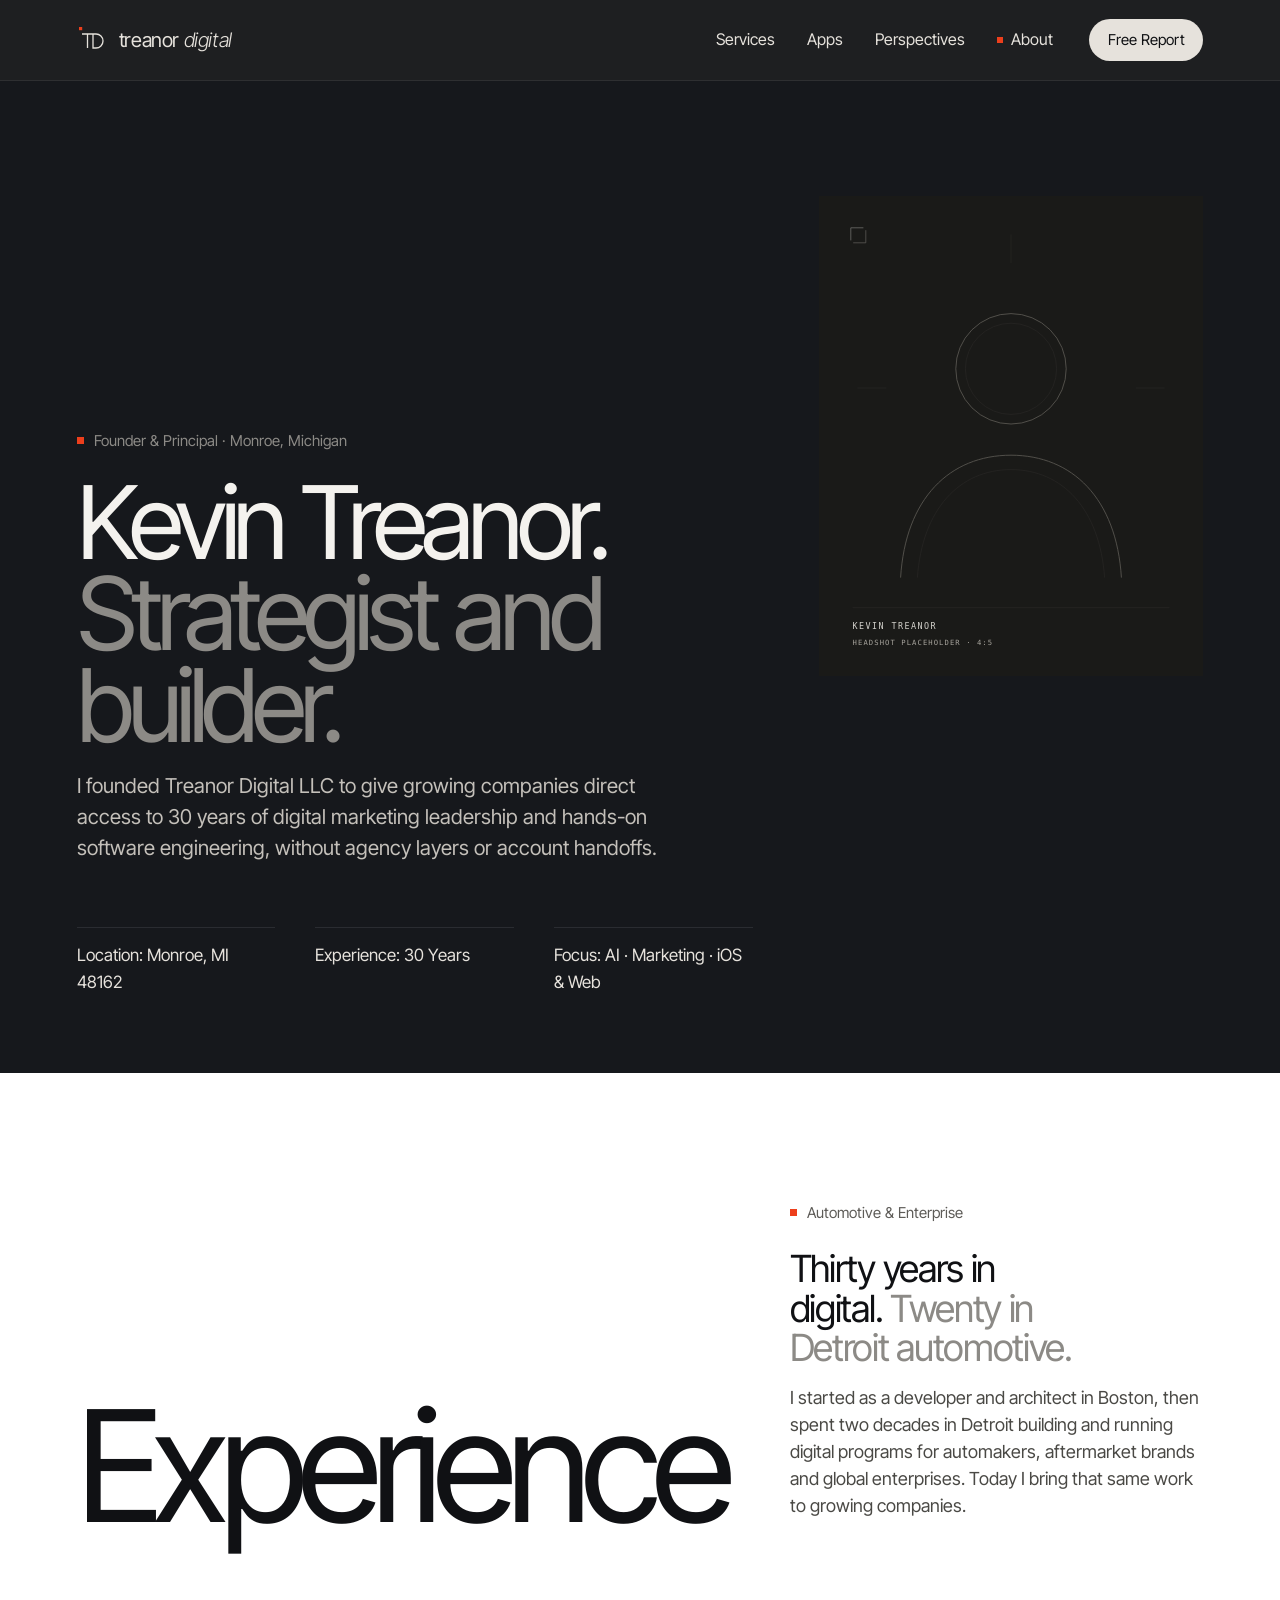
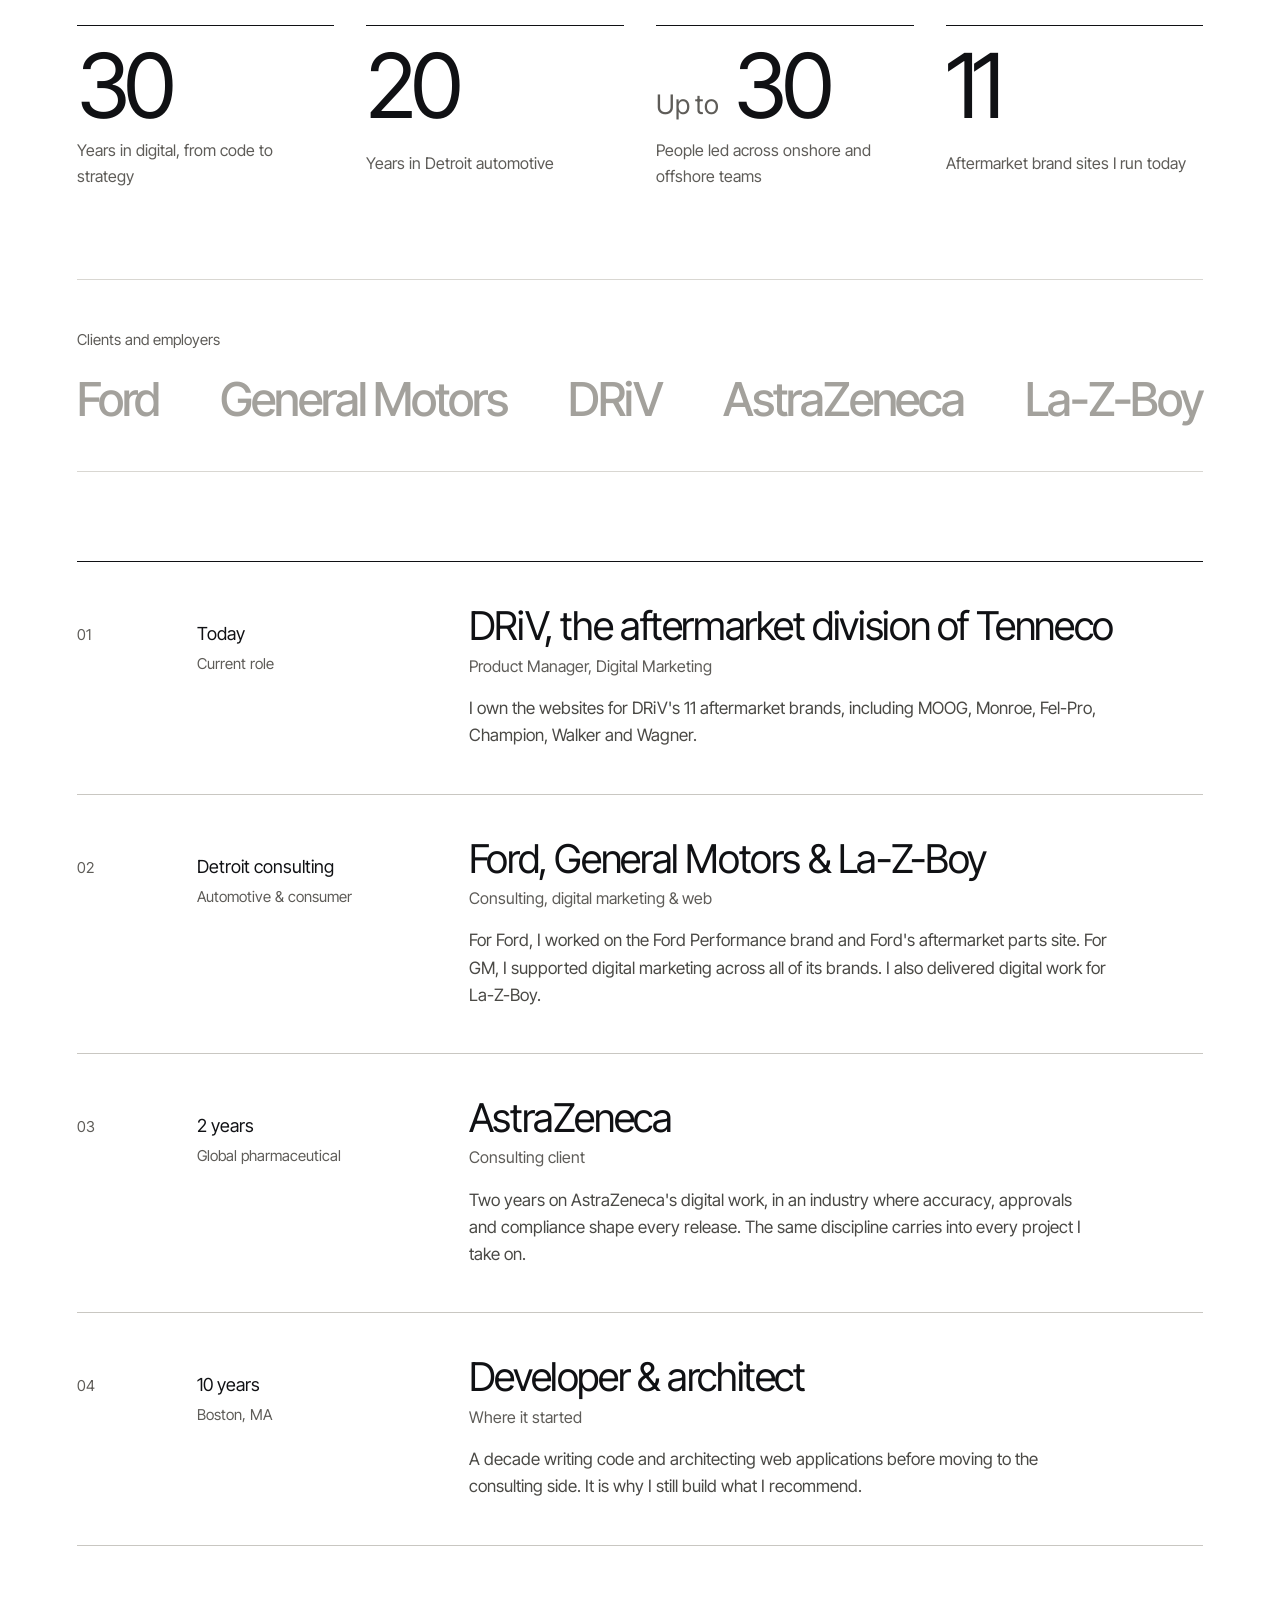
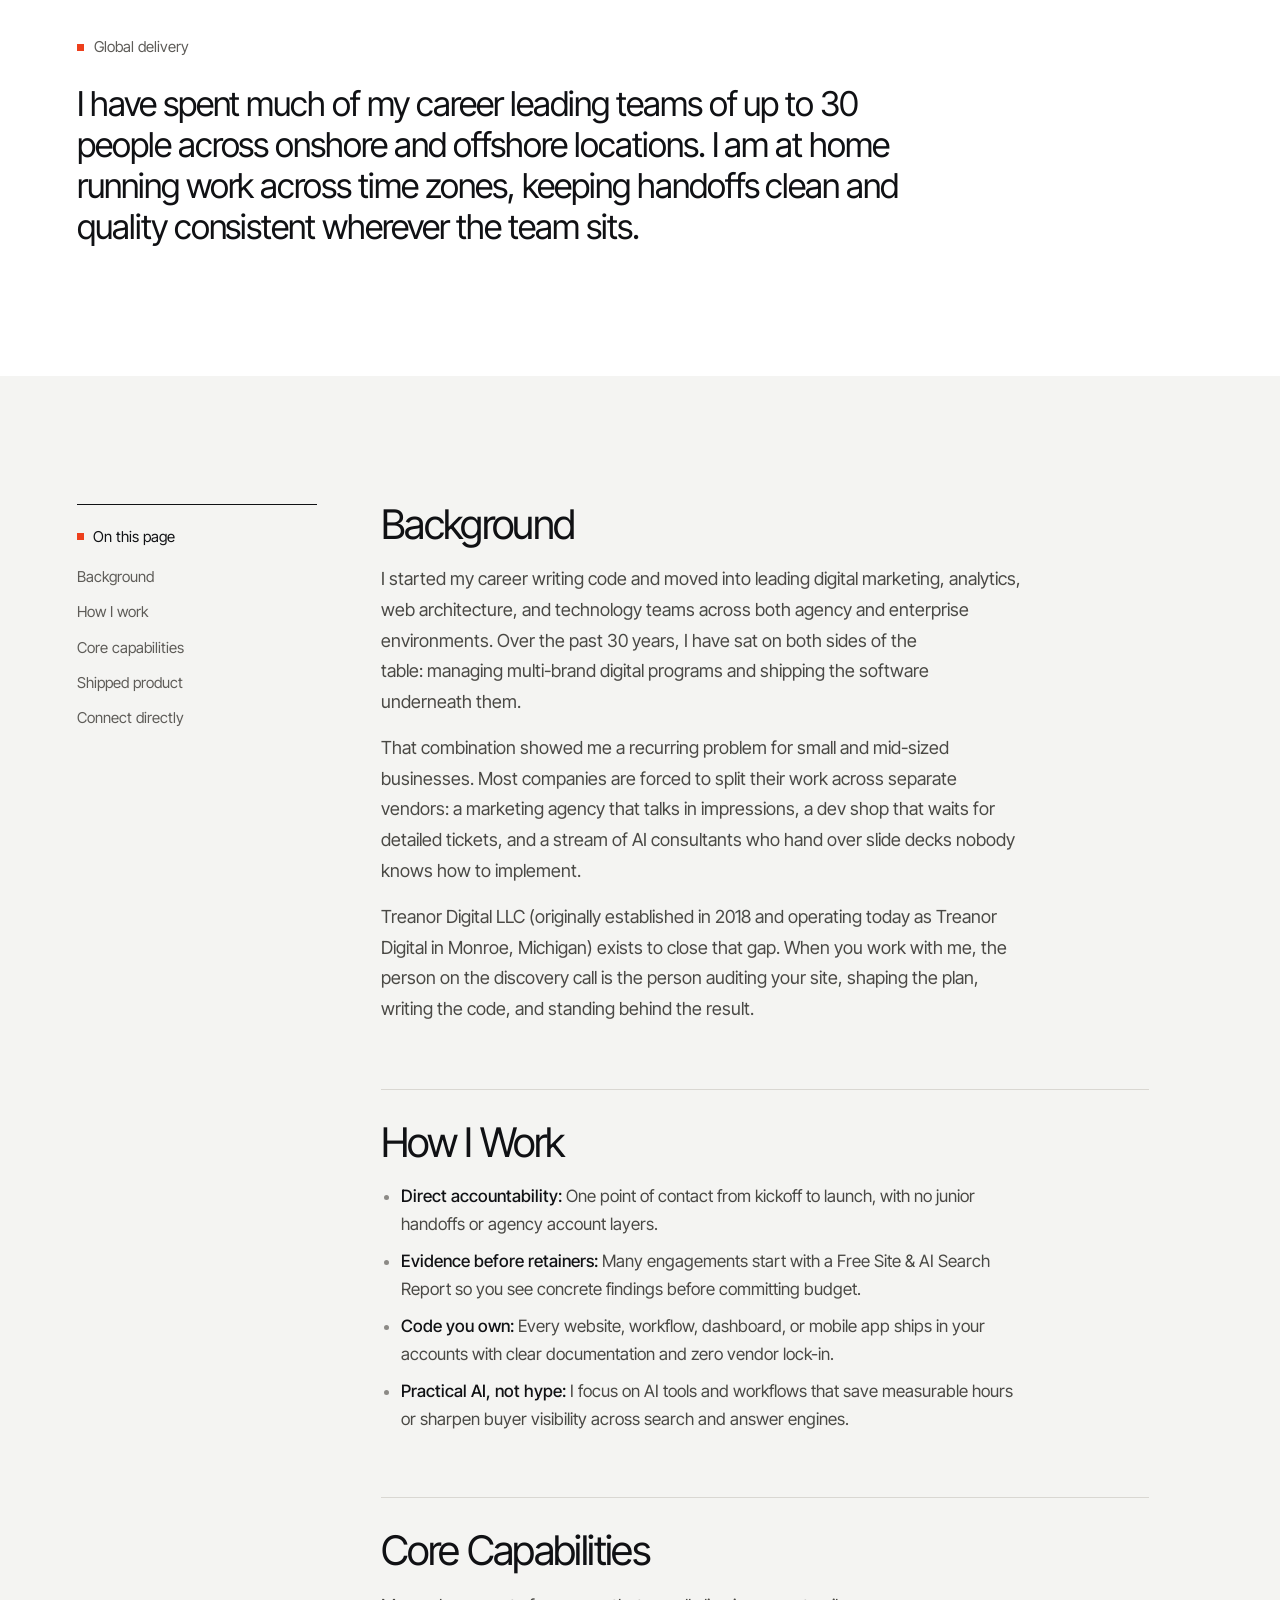
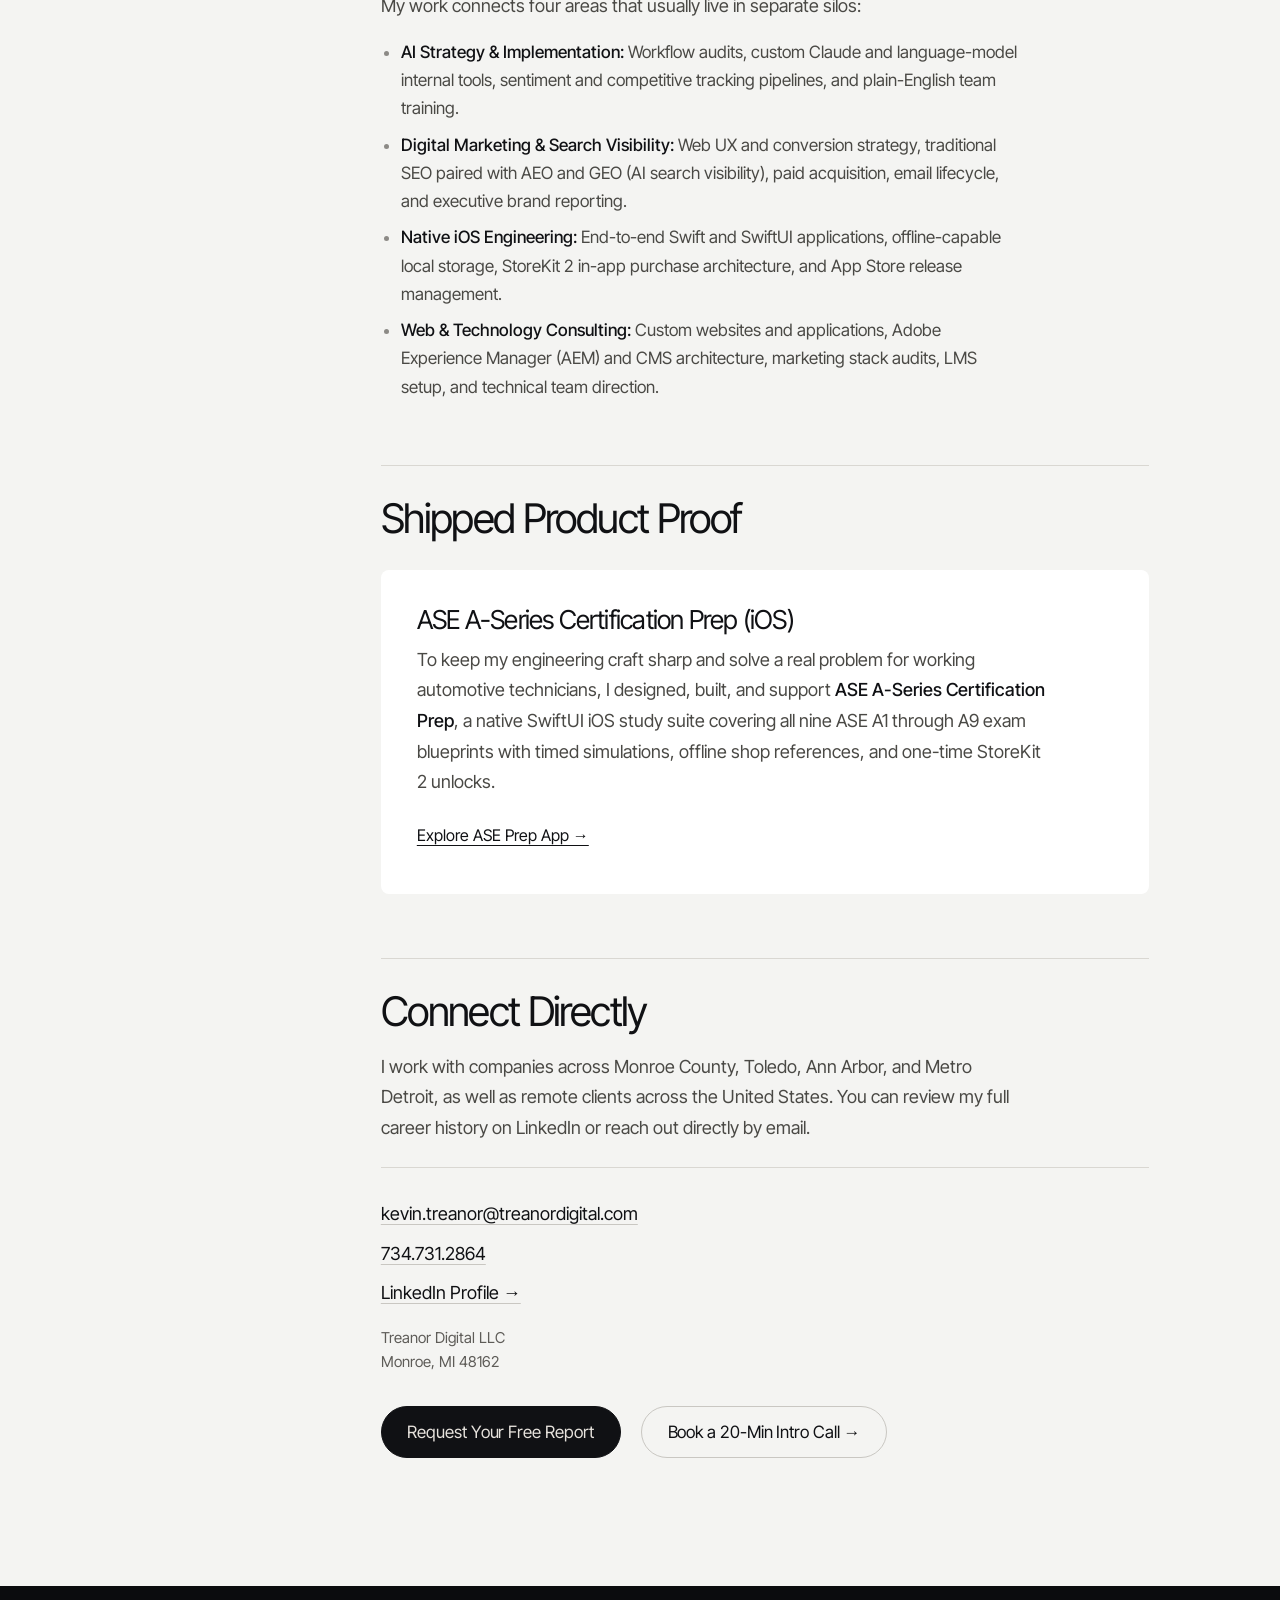
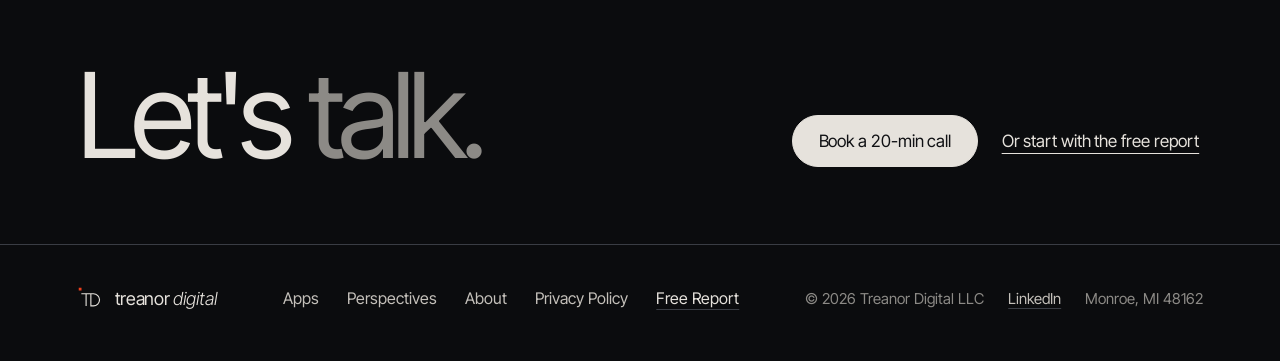
==== about/index.html @ 192ffa7a "Update experience claims site-wide: 30 years in digital, 20 in Detroit automotive Replaces every '20" ====
<!DOCTYPE html>
<html lang="en">
<head>
  <meta charset="UTF-8" />
  <meta name="viewport" content="width=device-width, initial-scale=1.0" />
  <title>About Kevin Treanor | Founder &amp; Principal | Treanor Digital</title>
  <meta name="description" content="Kevin Treanor is the founder of Treanor Digital LLC in Monroe, MI. 30 years in digital, 20 in Detroit automotive, spanning AI implementation, marketing, web, and iOS." />
  <link rel="canonical" href="https://treanordigital.com/about/" />
  <link rel="icon" href="../favicon.ico" sizes="any" />
  <link rel="icon" type="image/svg+xml" href="../favicon.svg" />
  <link rel="icon" type="image/png" sizes="32x32" href="../favicon-32x32.png" />
  <link rel="apple-touch-icon" sizes="180x180" href="../apple-touch-icon.png" />

  <!-- Open Graph -->
  <meta property="og:type" content="profile" />
  <meta property="og:site_name" content="Treanor Digital" />
  <meta property="og:url" content="https://treanordigital.com/about/" />
  <meta property="og:title" content="About Kevin Treanor | Treanor Digital" />
  <meta property="og:description" content="Founder and Principal of Treanor Digital LLC in Monroe, MI. 30 years in digital marketing strategy and hands-on software engineering, 20 in Detroit automotive." />
  <meta property="og:image" content="https://treanordigital.com/og-image.png" />

  <!-- Twitter Card -->
  <meta name="twitter:card" content="summary_large_image" />
  <meta name="twitter:title" content="About Kevin Treanor | Treanor Digital" />
  <meta name="twitter:description" content="30 years in digital, 20 in Detroit automotive, spanning AI, marketing, web platforms, and native iOS apps." />
  <meta name="twitter:image" content="https://treanordigital.com/og-image.png" />

  <!-- Self-Hosted Hero Font Preload -->
  <link rel="preload" href="../assets/fonts/inter-tight-var.woff2" as="font" type="font/woff2" crossorigin />

  <link rel="stylesheet" href="../assets/style.css" />

  <!-- Structured Data: ProfilePage + Person + Organization -->
  <script type="application/ld+json">
  {
    "@context": "https://schema.org",
    "@graph": [
      {
        "@type": "ProfilePage",
        "@id": "https://treanordigital.com/about/#profilepage",
        "url": "https://treanordigital.com/about/",
        "name": "About Kevin Treanor | Treanor Digital",
        "dateCreated": "2026-11-27",
        "dateModified": "2026-11-27",
        "mainEntity": { "@id": "https://treanordigital.com/#kevin" },
        "isPartOf": { "@id": "https://treanordigital.com/#website" }
      },
      {
        "@type": "Person",
        "@id": "https://treanordigital.com/#kevin",
        "name": "Kevin Treanor",
        "jobTitle": "Founder & Principal",
        "url": "https://treanordigital.com/about/",
        "description": "Digital marketing leader and former software developer with 30 years in digital, 20 of them in Detroit automotive. Founder of Treanor Digital LLC in Monroe, Michigan.",
        "email": "kevin.treanor@treanordigital.com",
        "telephone": "+1-734-731-2864",
        "worksFor": { "@id": "https://treanordigital.com/#org" },
        "homeLocation": {
          "@type": "Place",
          "name": "Monroe, Michigan"
        },
        "knowsAbout": [
          "AI implementation",
          "Large language models",
          "Search engine optimization",
          "Answer engine optimization",
          "Generative engine optimization",
          "Digital marketing strategy",
          "Brand health analytics",
          "Swift",
          "SwiftUI",
          "StoreKit 2",
          "Adobe Experience Manager",
          "Automotive digital marketing",
          "Automotive aftermarket",
          "Onshore and offshore team leadership"
        ],
        "sameAs": [
          "https://www.linkedin.com/in/kevin-m-treanor/"
        ]
      },
      {
        "@type": ["ProfessionalService", "Organization"],
        "@id": "https://treanordigital.com/#org",
        "name": "Treanor Digital",
        "legalName": "Treanor Digital LLC",
        "url": "https://treanordigital.com/",
        "foundingDate": "2018-12-17",
        "founder": { "@id": "https://treanordigital.com/#kevin" },
        "address": {
          "@type": "PostalAddress",
          "addressLocality": "Monroe",
          "addressRegion": "MI",
          "postalCode": "48162",
          "addressCountry": "US"
        }
      }
    ]
  }
  </script>
</head>
<body>
  <a href="#main-content" class="skip-link visually-hidden">Skip to main content</a>

  <header class="site-header">
    <div class="container header-inner">
      <a href="../" class="brand-link" aria-label="Treanor Digital Home">
        <svg class="td-mark brand-mark" width="30" height="30" viewBox="0 0 30 30" aria-hidden="true">
          <rect class="td-mark-square" x="2" y="2" width="3.2" height="3.2"/>
          <path class="td-mark-letters" pathLength="100" d="M5 9h11M10.5 9v14M16 9h3a7 7 0 0 1 0 14h-3z"/>
        </svg>
        <span class="brand-wordmark">treanor <span>digital</span></span>
      </a>

      <nav class="site-nav" aria-label="Primary">
        <button
          type="button"
          class="menu-button"
          popovertarget="site-menu"
          popovertargetaction="toggle"
          aria-controls="site-menu"
        >
          <svg width="16" height="12" viewBox="0 0 16 12" fill="none" aria-hidden="true">
            <line x1="0" y1="1" x2="16" y2="1" stroke="currentColor" stroke-width="1.25"/>
            <line x1="0" y1="6" x2="16" y2="6" stroke="currentColor" stroke-width="1.25"/>
            <line x1="0" y1="11" x2="16" y2="11" stroke="currentColor" stroke-width="1.25"/>
          </svg>
          <span>Menu</span>
        </button>

        <ul id="site-menu" class="site-menu" popover="auto">
          <li><a href="../#services">Services</a></li>
          <li><a href="../apps/ase-prep/">Apps</a></li>
          <li><a href="../perspectives/">Perspectives</a></li>
          <li><a href="./" aria-current="page">About</a></li>
          <li><a href="../seo-aeo-geo-audit/" class="nav-inquire">Free Report</a></li>
        </ul>
      </nav>
    </div>
    <div class="scroll-progress" aria-hidden="true"></div>
  </header>

  <main>
    <!-- Compact Atelier Noir Subpage Hero -->
    <section class="band-noir subpage-hero">
      <div class="container">
        <div class="about-hero-grid">
          <div>
            <p class="eyebrow">Founder &amp; Principal · Monroe, Michigan</p>
            <h1 id="main-content" tabindex="-1">Kevin Treanor.<br /><em>Strategist and builder.</em></h1>
            <p class="lead" style="margin-top:1.25rem; margin-bottom:0;">
              I founded Treanor Digital LLC to give growing companies direct access to 30 years of digital marketing leadership and hands-on software engineering, without agency layers or account handoffs.
            </p>
            <div class="subpage-meta">
              <span>Location: Monroe, MI 48162</span>
              <span>Experience: 30 Years</span>
              <span>Focus: AI · Marketing · iOS &amp; Web</span>
            </div>
          </div>

          <!-- Swap src to ../assets/images/kevin-treanor.jpg (recommended 800x1000 4:5 portrait) when ready -->
          <figure class="portrait-frame">
            <img
              src="../assets/images/kevin-treanor-placeholder.svg"
              alt="Portrait placeholder for Kevin Treanor, Founder and Principal of Treanor Digital"
              width="640"
              height="800"
              decoding="async"
            />
          </figure>
        </div>
      </div>
    </section>

    <!-- Editorial Bio & Capabilities -->
    <!-- EXPERIENCE · CAREER HISTORY -->
    <section id="experience" class="band-paper section experience" aria-labelledby="experience-heading">
      <div class="container">
        <div class="display-header reveal-item">
          <p class="display-word" aria-hidden="true">Experience</p>
          <div class="display-aside">
            <p class="eyebrow">Automotive &amp; Enterprise</p>
            <h2 id="experience-heading">Thirty years in digital. <em>Twenty in Detroit automotive.</em></h2>
            <p class="lead">
              I started as a developer and architect in Boston, then spent two decades in Detroit building and running digital programs for automakers, aftermarket brands and global enterprises. Today I bring that same work to growing companies.
            </p>
          </div>
        </div>

        <ul class="exp-stats reveal-item" role="list">
          <li><span class="exp-stat-num">30</span><span class="exp-stat-label">Years in digital, from code to strategy</span></li>
          <li><span class="exp-stat-num">20</span><span class="exp-stat-label">Years in Detroit automotive</span></li>
          <li><span class="exp-stat-num"><small>Up to</small> 30</span><span class="exp-stat-label">People led across onshore and offshore teams</span></li>
          <li><span class="exp-stat-num">11</span><span class="exp-stat-label">Aftermarket brand sites I run today</span></li>
        </ul>

        <div class="exp-names reveal-item">
          <p class="exp-names-label">Clients and employers</p>
          <ul class="exp-name-row" role="list">
            <li>Ford</li>
            <li>General Motors</li>
            <li>DRiV</li>
            <li>AstraZeneca</li>
            <li>La-Z-Boy</li>
          </ul>
        </div>

        <div class="exp-rows">
          <article class="exp-row reveal-item">
            <span class="row-num" aria-hidden="true">01</span>
            <div class="exp-when">
              <span class="exp-period">Today</span>
              <span class="exp-place">Current role</span>
            </div>
            <div class="exp-body">
              <h3>DRiV, the aftermarket division of Tenneco</h3>
              <p class="exp-role">Product Manager, Digital Marketing</p>
              <p>I own the websites for DRiV's 11 aftermarket brands, including MOOG, Monroe, Fel-Pro, Champion, Walker and Wagner.</p>
            </div>
          </article>

          <article class="exp-row reveal-item">
            <span class="row-num" aria-hidden="true">02</span>
            <div class="exp-when">
              <span class="exp-period">Detroit consulting</span>
              <span class="exp-place">Automotive &amp; consumer</span>
            </div>
            <div class="exp-body">
              <h3>Ford, General Motors &amp; La-Z-Boy</h3>
              <p class="exp-role">Consulting, digital marketing &amp; web</p>
              <p>For Ford, I worked on the Ford Performance brand and Ford's aftermarket parts site. For GM, I supported digital marketing across all of its brands. I also delivered digital work for La-Z-Boy.</p>
            </div>
          </article>

          <article class="exp-row reveal-item">
            <span class="row-num" aria-hidden="true">03</span>
            <div class="exp-when">
              <span class="exp-period">2 years</span>
              <span class="exp-place">Global pharmaceutical</span>
            </div>
            <div class="exp-body">
              <h3>AstraZeneca</h3>
              <p class="exp-role">Consulting client</p>
              <p>Two years on AstraZeneca's digital work, in an industry where accuracy, approvals and compliance shape every release. The same discipline carries into every project I take on.</p>
            </div>
          </article>

          <article class="exp-row reveal-item">
            <span class="row-num" aria-hidden="true">04</span>
            <div class="exp-when">
              <span class="exp-period">10 years</span>
              <span class="exp-place">Boston, MA</span>
            </div>
            <div class="exp-body">
              <h3>Developer &amp; architect</h3>
              <p class="exp-role">Where it started</p>
              <p>A decade writing code and architecting web applications before moving to the consulting side. It is why I still build what I recommend.</p>
            </div>
          </article>
        </div>

        <div class="exp-global reveal-item">
          <p class="eyebrow">Global delivery</p>
          <p class="exp-global-lead">I have spent much of my career leading teams of up to 30 people across onshore and offshore locations. I am at home running work across time zones, keeping handoffs clean and quality consistent wherever the team sits.</p>
        </div>
      </div>
    </section>

    <section class="band-chalk section">
      <div class="container prose-layout">
        <aside class="toc-rail" aria-label="On this page">
          <p class="toc-label">On this page</p>
          <ol class="toc-list">
            <li><a href="#background">Background</a></li>
            <li><a href="#principles">How I work</a></li>
            <li><a href="#capabilities">Core capabilities</a></li>
            <li><a href="#shipped">Shipped product</a></li>
            <li><a href="#connect">Connect directly</a></li>
          </ol>
        </aside>

        <article class="prose-body">
          <h2 id="background">Background</h2>
          <p>
            I started my career writing code and moved into leading digital marketing, analytics, web architecture, and technology teams across both agency and enterprise environments. Over the past 30 years, I have sat on both sides of the table: managing multi-brand digital programs and shipping the software underneath them.
          </p>
          <p>
            That combination showed me a recurring problem for small and mid-sized businesses. Most companies are forced to split their work across separate vendors: a marketing agency that talks in impressions, a dev shop that waits for detailed tickets, and a stream of AI consultants who hand over slide decks nobody knows how to implement.
          </p>
          <p>
            Treanor Digital LLC (originally established in 2018 and operating today as Treanor Digital in Monroe, Michigan) exists to close that gap. When you work with me, the person on the discovery call is the person auditing your site, shaping the plan, writing the code, and standing behind the result.
          </p>

          <h2 id="principles">How I Work</h2>
          <ul>
            <li><strong>Direct accountability:</strong> One point of contact from kickoff to launch, with no junior handoffs or agency account layers.</li>
            <li><strong>Evidence before retainers:</strong> Many engagements start with a Free Site &amp; AI Search Report so you see concrete findings before committing budget.</li>
            <li><strong>Code you own:</strong> Every website, workflow, dashboard, or mobile app ships in your accounts with clear documentation and zero vendor lock-in.</li>
            <li><strong>Practical AI, not hype:</strong> I focus on AI tools and workflows that save measurable hours or sharpen buyer visibility across search and answer engines.</li>
          </ul>

          <h2 id="capabilities">Core Capabilities</h2>
          <p>
            My work connects four areas that usually live in separate silos:
          </p>
          <ul>
            <li><strong>AI Strategy &amp; Implementation:</strong> Workflow audits, custom Claude and language-model internal tools, sentiment and competitive tracking pipelines, and plain-English team training.</li>
            <li><strong>Digital Marketing &amp; Search Visibility:</strong> Web UX and conversion strategy, traditional SEO paired with AEO and GEO (AI search visibility), paid acquisition, email lifecycle, and executive brand reporting.</li>
            <li><strong>Native iOS Engineering:</strong> End-to-end Swift and SwiftUI applications, offline-capable local storage, StoreKit 2 in-app purchase architecture, and App Store release management.</li>
            <li><strong>Web &amp; Technology Consulting:</strong> Custom websites and applications, Adobe Experience Manager (AEM) and CMS architecture, marketing stack audits, LMS setup, and technical team direction.</li>
          </ul>

          <h2 id="shipped">Shipped Product Proof</h2>
          <div class="takeaway-box">
            <h3>ASE A-Series Certification Prep (iOS)</h3>
            <p>
              To keep my engineering craft sharp and solve a real problem for working automotive technicians, I designed, built, and support <strong>ASE A-Series Certification Prep</strong>, a native SwiftUI iOS study suite covering all nine ASE A1 through A9 exam blueprints with timed simulations, offline shop references, and one-time StoreKit 2 unlocks.
            </p>
            <p style="margin-top:0.85rem;">
              <a href="../apps/ase-prep/" class="link-cta">Explore ASE Prep App &rarr;</a>
            </p>
          </div>

          <h2 id="connect">Connect Directly</h2>
          <p>
            I work with companies across Monroe County, Toledo, Ann Arbor, and Metro Detroit, as well as remote clients across the United States. You can review my full career history on LinkedIn or reach out directly by email.
          </p>
          <div class="contact-details" style="margin-block-start:1.5rem;">
            <a href="mailto:kevin.treanor@treanordigital.com">kevin.treanor@treanordigital.com</a>
            <a href="tel:+17347312864">734.731.2864</a>
            <a href="https://www.linkedin.com/in/kevin-m-treanor/" target="_blank" rel="noopener noreferrer me">LinkedIn Profile &rarr;</a>
            <address class="contact-locations">
              Treanor Digital LLC<br />
              Monroe, MI 48162
            </address>
          </div>
          <div class="btn-row" style="margin-top:2rem;">
            <a href="../seo-aeo-geo-audit/" class="btn btn-primary">Request Your Free Report</a>
            <a href="https://calendar.app.google/w92oda354qmZFzJM7" target="_blank" rel="noopener noreferrer" class="btn btn-secondary">Book a 20-Min Intro Call &rarr;</a>
          </div>
        </article>
      </div>
    </section>
  </main>

  <footer class="band-noir site-footer">
    <div class="container footer-sign">
      <p class="display-word" aria-hidden="true">Let's <em>talk.</em></p>
      <div class="btn-row">
        <a href="https://calendar.app.google/w92oda354qmZFzJM7" target="_blank" rel="noopener noreferrer" class="btn btn-primary">Book a 20-min call</a>
        <a href="../seo-aeo-geo-audit/" class="btn btn-text">Or start with the free report</a>
      </div>
    </div>
    <div class="container footer-inner">
      <a href="../" class="brand-link footer-brand" aria-label="Treanor Digital Home">
        <svg class="td-mark brand-mark" width="26" height="26" viewBox="0 0 30 30" aria-hidden="true">
          <rect class="td-mark-square" x="2" y="2" width="3.2" height="3.2"/>
          <path class="td-mark-letters" pathLength="100" d="M5 9h11M10.5 9v14M16 9h3a7 7 0 0 1 0 14h-3z"/>
        </svg>
        <span class="brand-wordmark">treanor <span>digital</span></span>
      </a>

      <nav class="footer-nav" aria-label="Footer">
        <a href="../apps/ase-prep/">Apps</a>
        <a href="../perspectives/">Perspectives</a>
        <a href="./" aria-current="page">About</a>
        <a href="../privacy/">Privacy Policy</a>
        <a href="../seo-aeo-geo-audit/" class="footer-cta">Free Report</a>
      </nav>

      <div class="footer-meta">
        <span>&copy; <span id="year">2026</span> Treanor Digital LLC</span>
        <a href="https://www.linkedin.com/in/kevin-m-treanor/" target="_blank" rel="noopener noreferrer me">LinkedIn</a>
        <span>Monroe, MI 48162</span>
      </div>
    </div>
  </footer>

  <script src="../assets/main.js" defer></script>
</body>
</html>
---- assets/style.css ----
/* ==========================================================================
   Treanor Digital, Exo design system (v8)
   Direction: 07 Exo (Exo Ape inspired). Calm, cinematic, mostly neutral.
   Ink and warm off-white, light ground, Inter Tight only, pill buttons,
   giant section words, signal orange used only for small square markers.
   ========================================================================== */

/* Self-hosted Inter Tight (variable, latin subset, SIL OFL 1.1) */
@font-face {
  font-family: "Inter Tight";
  font-style: normal;
  font-weight: 100 900;
  font-display: swap;
  src: url("./fonts/inter-tight-var.woff2") format("woff2");
  unicode-range: U+0000-00FF, U+0131, U+0152-0153, U+02BB-02BC, U+02C6, U+02DA, U+02DC, U+0304, U+0308, U+0329, U+2000-206F, U+20AC, U+2122, U+2191, U+2193, U+2212, U+2215, U+FEFF, U+FFFD;
}

@font-face {
  font-family: "Inter Tight";
  font-style: italic;
  font-weight: 100 900;
  font-display: swap;
  src: url("./fonts/inter-tight-var-italic.woff2") format("woff2");
  unicode-range: U+0000-00FF, U+0131, U+0152-0153, U+02BB-02BC, U+02C6, U+02DA, U+02DC, U+0304, U+0308, U+0329, U+2000-206F, U+20AC, U+2122, U+2191, U+2193, U+2212, U+2215, U+FEFF, U+FFFD;
}

:root {
  color-scheme: light;

  /* Exo tokens */
  --ink: #101114;
  --ink-2: #16181C;
  --ink-3: #1B1D22;
  --ink-deep: #0B0C0E;
  --bone: #E6E2DC;          /* warm off-white, type on dark */
  --bone-hi: #F4F2EE;       /* headline white on photography */
  --ground: #F4F4F2;        /* light ground */
  --paper: #FFFFFF;
  --stone: #E3E2DE;         /* light media panel */
  --mute: #8C8A86;          /* secondary type, large grey headline phrases */
  --mute-2: #5E5C58;        /* secondary body on light */
  --text-2: #4A4945;        /* long-form body on light */
  --soft: #C4C0BA;          /* body on dark */
  --line-dark: #2A2C31;
  --line-dark-2: #3A3D44;
  --line-light: #D9D7D2;
  --line-strong: #C9C7C2;
  --signal: #ED3F1C;        /* small square markers only */

  /* Legacy aliases (older inline styles reference these) */
  --td-chalk: var(--ground);
  --td-paper: var(--paper);
  --td-noir: var(--ink);
  --td-noir-elevated: var(--ink-3);
  --td-graphite: var(--mute-2);
  --td-platinum: var(--soft);
  --td-silver: var(--mute);
  --td-border-light: var(--line-light);
  --td-border-dark: var(--line-dark);
  --td-input-border: #76746F;
  --td-error: #B3261E;
  --td-success: #2E5A44;

  --font-sans: "Inter Tight", "Helvetica Neue", -apple-system, BlinkMacSystemFont, "Segoe UI", sans-serif;
  --ease-out: cubic-bezier(0.22, 1, 0.36, 1);

  /* Layout rhythm */
  --container-max: 90rem;
  --container-pad: clamp(1.375rem, 6vw, 7.5rem);
  --section-pad: clamp(5rem, 10vw, 10rem);
  --header-height: 5rem;
}

/* ==========================================================================
   Base & accessibility primitives
   ========================================================================== */

*,
*::before,
*::after {
  box-sizing: border-box;
}

html {
  scroll-behavior: smooth;
  scroll-padding-top: 6rem;
}

@media (prefers-reduced-motion: reduce) {
  html {
    scroll-behavior: auto;
  }
}

body {
  margin: 0;
  background-color: var(--ground);
  color: var(--ink);
  font-family: var(--font-sans);
  font-size: 1.0625rem;
  font-weight: 400;
  line-height: 1.6;
  overflow-wrap: break-word;
  -webkit-font-smoothing: antialiased;
  -moz-osx-font-smoothing: grayscale;
  font-feature-settings: "ss01" 0;
}

img {
  max-inline-size: 100%;
}

::selection {
  background: var(--ink);
  color: var(--bone);
}

.band-noir ::selection,
.site-footer ::selection {
  background: var(--bone);
  color: var(--ink);
}

:where(a, button, input, textarea, select, summary, [tabindex="-1"]):focus-visible {
  outline: 2px solid var(--ink);
  outline-offset: 3px;
}

.band-noir :where(a, button, input, textarea, select, summary, [tabindex="-1"]):focus-visible,
.site-header :where(a, button):focus-visible,
.site-footer :where(a, button):focus-visible {
  outline-color: var(--bone);
}

h1[tabindex="-1"]:focus {
  outline: none;
}

.visually-hidden:where(:not(:focus-within, :active)) {
  position: absolute !important;
  clip-path: inset(50%) !important;
  overflow: hidden !important;
  width: 1px !important;
  height: 1px !important;
  margin: -1px !important;
  padding: 0 !important;
  border: 0 !important;
  white-space: nowrap !important;
}

.skip-link {
  position: fixed;
  inset-block-start: 0.75rem;
  inset-inline-start: 0.75rem;
  z-index: 200;
  background: var(--bone);
  color: var(--ink);
  padding: 0.75rem 1.25rem;
  border-radius: 999px;
  font-size: 0.9375rem;
  text-decoration: none;
}

.container {
  max-inline-size: var(--container-max);
  margin-inline: auto;
  padding-inline: var(--container-pad);
}

/* ==========================================================================
   Header & content-driven responsive navigation
   One semantic <nav> tree: native popover when collapsed, inline when wide.
   ========================================================================== */

.site-header {
  position: sticky;
  inset-block-start: 0;
  z-index: 100;
  background: rgba(16, 17, 20, 0.94);
  color: var(--bone);
  backdrop-filter: blur(14px) saturate(1.2);
  -webkit-backdrop-filter: blur(14px) saturate(1.2);
  border-block-end: 1px solid rgba(230, 226, 220, 0.08);
}

.site-header.is-measuring *,
.site-header.is-measuring *::before,
.site-header.is-measuring *::after {
  transition: none !important;
}

.header-inner {
  min-block-size: var(--header-height);
  display: flex;
  align-items: center;
  justify-content: space-between;
  gap: 1.5rem;
  padding-block: 0.75rem;
}

.header-inner > * {
  flex-shrink: 0;
  white-space: nowrap;
}

.brand-link {
  display: inline-flex;
  align-items: center;
  gap: 0.75rem;
  text-decoration: none;
  color: inherit;
  min-block-size: 2.75rem;
}

.brand-mark {
  overflow: visible;
  flex-shrink: 0;
}

.brand-wordmark {
  font-size: 1.25rem;
  font-weight: 400;
  letter-spacing: -0.02em;
  line-height: 1;
}

.brand-wordmark span {
  font-weight: 300;
  font-style: italic;
}

.site-nav {
  display: flex;
  align-items: center;
}

.menu-button {
  anchor-name: --menu-button;
  display: inline-flex;
  align-items: center;
  justify-content: center;
  gap: 0.6rem;
  min-block-size: 2.75rem;
  min-inline-size: 2.75rem;
  padding: 0.5rem 1.1rem;
  background: transparent;
  color: var(--bone);
  border: 1px solid rgba(230, 226, 220, 0.35);
  border-radius: 999px;
  font: inherit;
  font-size: 0.9375rem;
  cursor: pointer;
  transition: background-color 180ms ease, color 180ms ease, border-color 180ms ease;
}

.menu-button:hover {
  background: var(--bone);
  color: var(--ink);
  border-color: var(--bone);
}

.site-menu {
  list-style: none;
  margin: 0;
  padding: 1.25rem 1.5rem 1.5rem;
  position: fixed;
  inset: auto;
  inset-block-start: var(--header-height);
  inset-block-start: anchor(--menu-button bottom);
  inset-inline-end: var(--container-pad);
  inline-size: min(88dvw, 22rem);
  max-inline-size: calc(100dvw - 2rem);
  block-size: fit-content;
  max-block-size: calc(100dvh - 6rem);
  margin-block-start: 0.75rem;
  overflow: auto;
  background: var(--ink-2);
  color: var(--bone);
  border: 1px solid var(--line-dark);
  border-radius: 8px;
}

.site-menu::backdrop {
  background: rgba(11, 12, 14, 0.5);
}

@supports not selector(:popover-open) {
  .site-menu[popover]:not(.\:popover-open) {
    display: none;
  }
}

.site-menu[popover]:is(:popover-open, .\:popover-open) {
  display: flex;
  flex-direction: column;
  gap: 0.15rem;
}

.site-menu a {
  text-decoration: none;
  color: var(--bone);
  font-size: 1.5rem;
  letter-spacing: -0.03em;
  min-block-size: 2.9rem;
  display: inline-flex;
  align-items: center;
  position: relative;
  transition: opacity 180ms ease, color 180ms ease;
}

.site-menu a:hover {
  opacity: 0.72;
}

.site-menu a[aria-current="page"]::before {
  content: "";
  inline-size: 7px;
  block-size: 7px;
  background: var(--signal);
  margin-inline-end: 0.6rem;
}

.site-menu .nav-inquire {
  margin-block-start: 0.85rem;
  inline-size: fit-content;
  min-block-size: 2.75rem;
  padding: 0.6rem 1.25rem;
  background: var(--bone);
  color: var(--ink);
  border-radius: 999px;
  font-size: 1rem;
  letter-spacing: 0;
}

.site-menu .nav-inquire:hover {
  opacity: 1;
  background: var(--paper);
}

.site-header.is-wide .menu-button {
  display: none;
}

.site-header.is-wide .site-menu {
  position: static;
  inset: auto;
  display: flex;
  flex-direction: row;
  align-items: center;
  gap: 2rem;
  inline-size: auto;
  max-inline-size: none;
  block-size: auto;
  max-block-size: none;
  overflow: visible;
  margin: 0;
  padding: 0;
  border: 0;
  border-radius: 0;
  background: transparent;
}

.site-header.is-wide .site-menu::backdrop {
  display: none;
}

.site-header.is-wide .site-menu a {
  font-size: 1rem;
  letter-spacing: 0;
  min-block-size: 2.5rem;
}

.site-header.is-wide .site-menu a[aria-current="page"]::before {
  inline-size: 6px;
  block-size: 6px;
  margin-inline-end: 0.5rem;
}

.site-header.is-wide .site-menu .nav-inquire {
  margin: 0 0 0 0.25rem;
  min-block-size: 2.5rem;
  padding: 0.55rem 1.15rem;
  font-size: 0.9375rem;
}

@media (prefers-reduced-motion: no-preference) {
  .site-menu[popover] {
    opacity: 0;
    translate: 0 -0.35rem;
    transition:
      opacity 180ms ease,
      translate 180ms ease,
      display 180ms ease,
      overlay 180ms ease;
    transition-behavior: allow-discrete;
  }

  .site-menu[popover]:is(:popover-open, .\:popover-open) {
    opacity: 1;
    translate: 0 0;
  }

  @starting-style {
    .site-menu[popover]:is(:popover-open, .\:popover-open) {
      opacity: 0;
      translate: 0 -0.35rem;
    }
  }
}

.scroll-progress {
  position: absolute;
  inset-inline: 0;
  inset-block-end: -1px;
  block-size: 1px;
  background: var(--bone);
  opacity: 0.55;
  transform-origin: 0 50%;
  transform: scaleX(0);
  pointer-events: none;
}

/* ==========================================================================
   Typography
   ========================================================================== */

.eyebrow {
  display: flex;
  align-items: center;
  gap: 0.65rem;
  font-size: 0.9375rem;
  font-weight: 400;
  letter-spacing: 0;
  color: var(--mute-2);
  max-inline-size: none;
  margin: 0 0 1.5rem;
}

.eyebrow::before {
  content: "";
  inline-size: 7px;
  block-size: 7px;
  background: var(--signal);
  flex-shrink: 0;
}

.band-noir .eyebrow {
  color: var(--mute);
}

h1 {
  font-family: var(--font-sans);
  font-size: clamp(3rem, 1rem + 7.2vw, 9rem);
  font-weight: 400;
  line-height: 0.92;
  letter-spacing: -0.055em;
  margin: 0;
  text-wrap: balance;
}

h2 {
  font-family: var(--font-sans);
  font-size: clamp(2.1rem, 1.25rem + 2.6vw, 4.25rem);
  font-weight: 400;
  line-height: 1;
  letter-spacing: -0.045em;
  margin: 0 0 1.25rem;
  text-wrap: balance;
}

h3 {
  font-family: var(--font-sans);
  font-size: clamp(1.5rem, 1.15rem + 1vw, 2.125rem);
  font-weight: 400;
  line-height: 1.08;
  letter-spacing: -0.03em;
  margin: 0 0 0.85rem;
  text-wrap: balance;
}

h1 em,
h2 em {
  font-style: normal;
  color: var(--mute);
}

.band-noir h1,
.band-noir h2 {
  color: var(--bone-hi);
}

.band-noir h1 em,
.band-noir h2 em {
  color: var(--mute);
}

p {
  max-inline-size: 64ch;
  text-wrap: pretty;
  margin: 0 0 1rem;
}

strong {
  font-weight: 500;
}

.lead {
  font-size: clamp(1.125rem, 1rem + 0.35vw, 1.3125rem);
  font-weight: 400;
  line-height: 1.5;
  color: var(--text-2);
}

.band-noir .lead {
  color: var(--soft);
}

/* Giant section words (decorative, aria-hidden; the real heading sits beside) */
.display-word {
  display: block;
  margin: 0;
  max-inline-size: none;
  font-size: clamp(4.25rem, 0.5rem + 11.5vw, 11rem);
  font-weight: 400;
  line-height: 0.88;
  letter-spacing: -0.06em;
  color: var(--ink);
  user-select: none;
}

.display-word em {
  font-style: normal;
  color: var(--mute);
}

.band-noir .display-word {
  color: var(--bone);
}

.display-header {
  display: grid;
  gap: 2.5rem;
  align-items: end;
  margin-block-end: clamp(3.5rem, 7vw, 6rem);
}

.display-header .display-aside {
  max-inline-size: 30rem;
}

.display-header .display-aside h2 {
  font-size: clamp(1.75rem, 1.3rem + 1.3vw, 2.5rem);
  letter-spacing: -0.035em;
  line-height: 1.06;
  margin-block-end: 1rem;
}

.display-header .display-aside .lead {
  font-size: 1.125rem;
  margin: 0;
}

@media (min-width: 60rem) {
  .display-header {
    grid-template-columns: 1fr auto;
    gap: 4rem;
  }

  .display-header .display-aside {
    padding-block-end: 1rem;
  }

  .display-header-indent .display-word {
    padding-inline-start: 12%;
  }
}

/* ==========================================================================
   Buttons & links
   ========================================================================== */

.btn {
  display: inline-flex;
  align-items: center;
  justify-content: center;
  gap: 0.5rem;
  min-block-size: 3.25rem;
  padding: 0.9rem 1.6rem;
  border-radius: 999px;
  font-family: var(--font-sans);
  font-size: 1.0625rem;
  font-weight: 400;
  letter-spacing: -0.005em;
  line-height: 1.2;
  text-decoration: none;
  cursor: pointer;
  border: 1px solid transparent;
  transition: background-color 200ms ease, color 200ms ease, border-color 200ms ease, opacity 200ms ease;
}

.btn-primary {
  background: var(--ink);
  color: var(--bone);
  border-color: var(--ink);
}

.btn-primary:hover {
  background: #2A2C31;
  border-color: #2A2C31;
}

.btn-secondary {
  background: transparent;
  color: var(--ink);
  border-color: var(--line-strong);
}

.btn-secondary:hover {
  border-color: var(--ink);
}

.band-noir .btn-primary {
  background: var(--bone);
  color: var(--ink);
  border-color: var(--bone);
}

.band-noir .btn-primary:hover {
  background: var(--paper);
  border-color: var(--paper);
}

.band-noir .btn-secondary {
  color: var(--bone);
  border-color: rgba(230, 226, 220, 0.35);
}

.band-noir .btn-secondary:hover {
  border-color: var(--bone);
}

/* Text-style secondary action (the comp's underlined "See selected work") */
.btn-text {
  padding-inline: 0.25rem;
  border: 0;
  background: transparent;
  color: inherit;
  text-decoration: underline;
  text-underline-offset: 6px;
  text-decoration-thickness: 1px;
}

.btn-text:hover {
  opacity: 0.7;
}

.btn-full {
  inline-size: 100%;
}

.btn-row {
  display: flex;
  flex-wrap: wrap;
  align-items: center;
  gap: 0.75rem 1.25rem;
}

.link-cta {
  display: inline-flex;
  align-items: center;
  inline-size: fit-content;
  min-block-size: 2.75rem;
  font-size: 1rem;
  font-weight: 400;
  color: var(--ink);
  text-decoration: underline;
  text-decoration-thickness: 1px;
  text-underline-offset: 5px;
  text-decoration-color: var(--line-strong);
  transition: text-decoration-color 180ms ease, opacity 180ms ease;
}

.link-cta:hover {
  text-decoration-color: currentColor;
}

.band-noir .link-cta {
  color: var(--bone);
  text-decoration-color: var(--line-dark-2);
}

.band-noir .link-cta:hover {
  text-decoration-color: var(--bone);
}

.engagement-cta,
.work-cta {
  margin-block-start: 1.5rem;
}

/* ==========================================================================
   Bands & section shell
   ========================================================================== */

.band-chalk {
  background: var(--ground);
  color: var(--ink);
}

.band-noir {
  background: var(--ink);
  color: var(--bone);
}

.band-ink-2 {
  background: var(--ink-2);
}

.section {
  padding-block: var(--section-pad);
  position: relative;
  overflow: clip;
}

.band-chalk + .band-chalk > .container {
  border-block-start: 0;
}

.section-header {
  display: grid;
  grid-template-columns: 1fr;
  gap: 1.5rem;
  margin-block-end: clamp(3rem, 6vw, 5rem);
}

.section-header h2 {
  margin: 0;
}

.section-header .lead {
  margin: 0;
}

@media (min-width: 56rem) {
  .section-header {
    grid-template-columns: 6fr 5fr;
    align-items: end;
    gap: 4rem;
  }
}

/* ==========================================================================
   01 · Homepage hero (full-bleed cinematic photo)
   ========================================================================== */

.hero {
  position: relative;
  overflow: clip;
  isolation: isolate;
  background: var(--ink-2);
  padding-block: clamp(6rem, 13vw, 11rem) clamp(2.5rem, 4vw, 3.5rem);
}

.hero-exo {
  margin-block-start: calc(var(--header-height) * -1);
  padding-block-start: calc(var(--header-height) + clamp(6rem, 14vw, 12rem));
  min-block-size: min(100svh, 68rem);
  display: flex;
  flex-direction: column;
  justify-content: flex-end;
}

.hero-media {
  position: absolute;
  inset: -4rem 0 0;
  z-index: -2;
  display: block;
}

.hero-media img {
  display: block;
  inline-size: 100%;
  block-size: 100%;
  object-fit: cover;
  object-position: center 35%;
}

.hero-scrim {
  position: absolute;
  inset: 0;
  z-index: -1;
  background:
    linear-gradient(rgba(12, 13, 16, 0) 30%, rgba(12, 13, 16, 0.9) 100%),
    rgba(12, 13, 16, 0.45);
}

.hero-content {
  position: relative;
  inline-size: 100%;
}

.hero-lead {
  margin: 0 0 clamp(3rem, 7vw, 5.5rem);
  max-inline-size: 34rem;
  font-size: clamp(1.125rem, 1rem + 0.45vw, 1.375rem);
  line-height: 1.45;
  color: var(--bone);
}

.hero .eyebrow {
  color: var(--soft);
  margin-block-end: 1.75rem;
}

.hero h1 {
  font-size: clamp(3.5rem, 0.5rem + 10.5vw, 10.5rem);
  color: var(--bone-hi);
  max-inline-size: 12ch;
}

.hero-foot {
  display: flex;
  flex-wrap: wrap;
  align-items: flex-end;
  justify-content: space-between;
  gap: 1.5rem 2rem;
  margin-block-start: clamp(3rem, 6vw, 4.5rem);
}

.hero-actions {
  display: flex;
  flex-wrap: wrap;
  align-items: center;
  gap: 1rem 1.75rem;
}

.hero-aside {
  display: grid;
  justify-items: end;
  gap: 0.35rem;
  font-size: 0.9375rem;
  color: var(--mute);
}

.photo-credit {
  font-size: 0.75rem;
  color: #B8B4AE;
}

.photo-credit a {
  color: inherit;
}

@media (max-width: 40rem) {
  .hero-actions {
    flex-direction: column;
    align-items: stretch;
    inline-size: 100%;
  }

  .hero-actions .btn {
    inline-size: 100%;
  }

  .hero-aside {
    justify-items: start;
  }

  .hero-aside .scroll-cue {
    display: none;
  }
}

/* Credentials strip (dark, directly under hero) */
.credentials-strip {
  background: var(--ink);
  color: var(--bone);
  border-block-start: 1px solid #2E3138;
}

.credentials-grid {
  list-style: none;
  margin: 0;
  padding: 0;
  display: grid;
  grid-template-columns: 1fr;
}

.credentials-grid li {
  display: flex;
  flex-direction: column;
  gap: 0.3rem;
  padding-block: 1.25rem;
  border-block-end: 1px solid var(--line-dark);
}

.credentials-grid li:last-child {
  border-block-end: 0;
}

.cred-label {
  font-size: 0.875rem;
  color: var(--mute);
}

.cred-value {
  font-size: 1.125rem;
  color: var(--bone);
}

.cred-value a {
  color: inherit;
  text-decoration: underline;
  text-decoration-color: var(--line-dark-2);
  text-underline-offset: 4px;
}

.cred-value a:hover {
  text-decoration-color: var(--bone);
}

@media (min-width: 38rem) {
  .credentials-grid {
    grid-template-columns: repeat(2, 1fr);
    column-gap: 2rem;
  }

  .credentials-grid li:nth-last-child(-n + 2) {
    border-block-end: 0;
  }
}

@media (min-width: 64rem) {
  .credentials-grid {
    grid-template-columns: repeat(4, 1fr);
  }

  .credentials-grid li {
    padding-block: 2.25rem;
    border-block-end: 0;
  }
}

/* ==========================================================================
   02 · Services (numbered rows) & engagement cards
   ========================================================================== */

.service-rows {
  border-block-start: 1px solid var(--ink);
}

.service-row {
  display: grid;
  grid-template-columns: 3rem 1fr;
  gap: 0.5rem 1.5rem;
  padding-block: clamp(2rem, 3.5vw, 2.75rem);
  border-block-end: 1px solid var(--line-strong);
  align-items: baseline;
}

.service-row .row-num {
  font-size: 0.9375rem;
  color: var(--mute-2);
}

.service-row h3 {
  margin: 0;
  font-size: clamp(1.75rem, 1.2rem + 1.6vw, 2.75rem);
  letter-spacing: -0.035em;
  line-height: 1.05;
}

.service-row h3 a {
  color: inherit;
  text-decoration: none;
}

.service-row h3 a:hover {
  opacity: 0.72;
}

.service-row .row-body,
.service-row .row-link {
  grid-column: 2;
}

.service-row .service-desc {
  font-size: 1.0625rem;
  color: var(--text-2);
  margin-block-end: 1rem;
}

.service-row .row-link {
  margin: 0;
}

@media (min-width: 62rem) {
  .service-row {
    grid-template-columns: 5.5rem minmax(0, 1.05fr) minmax(0, 1fr) 13rem;
    gap: 2rem;
  }

  .service-row .row-body,
  .service-row .row-link {
    grid-column: auto;
  }

  .service-row .row-link {
    justify-self: end;
    text-align: end;
  }
}

.service-list {
  list-style: none;
  margin: 0;
  padding: 0;
  display: grid;
  gap: 0.4rem;
  font-size: 0.9375rem;
  color: var(--mute-2);
}

.service-list li {
  display: flex;
  align-items: baseline;
  gap: 0.65rem;
}

.service-list li::before {
  content: "";
  inline-size: 0.5rem;
  block-size: 1px;
  background: var(--mute);
  flex-shrink: 0;
  transform: translateY(-0.28rem);
}

.service-motto {
  margin-block: 1rem 0;
  font-size: 1rem;
  color: var(--ink);
}

/* Matrix grids (About principles) */
.matrix-2,
.matrix-3 {
  display: grid;
  grid-template-columns: 1fr;
  gap: 2rem;
}

@media (min-width: 48rem) {
  .matrix-2 {
    grid-template-columns: repeat(2, 1fr);
  }
}

@media (min-width: 54rem) {
  .matrix-3 {
    grid-template-columns: repeat(3, 1fr);
  }
}

.matrix-cell {
  padding-block-start: 1.75rem;
  border-block-start: 1px solid var(--line-light);
  display: flex;
  flex-direction: column;
}

.band-noir .matrix-cell {
  border-block-start-color: var(--line-dark-2);
}

/* Cards (2-col / 3-col): hairline-topped columns, no boxes */
.cards-2,
.cards-3 {
  display: grid;
  grid-template-columns: 1fr;
  gap: clamp(2.5rem, 4vw, 3.5rem) clamp(2rem, 5vw, 5rem);
}

@media (min-width: 48rem) {
  .cards-2 {
    grid-template-columns: repeat(2, 1fr);
  }
}

@media (min-width: 54rem) {
  .cards-3 {
    grid-template-columns: repeat(3, 1fr);
  }
}

.service-card {
  position: relative;
  padding-block-start: 2rem;
  border-block-start: 1px solid var(--ink);
  display: flex;
  flex-direction: column;
}

.cards-2 .service-card {
  border-block-start-color: var(--line-light);
}

.service-card h3 {
  font-size: clamp(1.625rem, 1.25rem + 1vw, 2.125rem);
}

.service-card .engagement-cta {
  margin-block-start: auto;
  padding-block-start: 1.5rem;
}

/* No decorative icons in this direction: the work is the visual */
.service-icon {
  display: none;
}

.pillar-num {
  font-size: 0.9375rem;
  line-height: 1.2;
  color: var(--mute-2);
  margin-block-end: 1rem;
}

.band-noir .pillar-num {
  color: var(--mute);
}

.service-desc {
  font-size: 1.0625rem;
  line-height: 1.6;
  color: var(--text-2);
  margin-block-end: 1.15rem;
}

.service-card .service-desc:last-child {
  margin-block-end: 0;
}

.engagement-top {
  display: flex;
  align-items: center;
  justify-content: space-between;
  gap: 1rem;
  margin-block-end: 0.85rem;
}

.engagement-tag {
  font-size: 0.875rem;
  color: var(--mute-2);
}

.engagement-tag-accent {
  color: var(--ink);
}

/* ==========================================================================
   03 · Selected work (asymmetric, staggered)
   ========================================================================== */

.work-list {
  display: grid;
  gap: clamp(5rem, 11vw, 9rem);
}

.work-item {
  display: grid;
  grid-template-columns: 1fr;
  gap: clamp(2rem, 4vw, 3rem);
  align-items: start;
}

.work-item .work-stage {
  order: -1;
}

@media (min-width: 62rem) {
  .work-item {
    grid-template-columns: minmax(0, 1.35fr) minmax(0, 1fr);
    gap: 7%;
  }

  .work-item .work-stage {
    margin-inline-start: 10%;
  }

  .work-item .work-copy {
    padding-block-start: 2.5rem;
  }

  .work-item-reverse {
    grid-template-columns: minmax(0, 1fr) minmax(0, 1.45fr);
    align-items: end;
  }

  .work-item-reverse .work-stage {
    order: 2;
    margin-inline-start: 0;
  }

  .work-item-reverse .work-copy {
    padding-block-start: 0;
    padding-inline-start: 4%;
  }
}

.work-meta-top {
  display: flex;
  align-items: baseline;
  gap: 1rem;
  margin-block-end: 0.85rem;
}

.work-meta-top .pillar-num {
  margin-block-end: 0;
}

.work-category {
  font-size: 0.9375rem;
  color: var(--mute-2);
}

.work-copy h3 {
  font-size: clamp(1.875rem, 1.3rem + 1.6vw, 2.75rem);
  letter-spacing: -0.035em;
}

.work-beats {
  display: grid;
  gap: 1.25rem;
  margin-block: 1.5rem 2rem;
}

.work-beat-label {
  display: block;
  font-size: 0.875rem;
  color: var(--ink);
  margin-block-end: 0.3rem;
}

.work-beat p {
  color: var(--text-2);
  font-size: 1rem;
  margin: 0;
}

.work-specs {
  margin: 0;
  border-block-start: 1px solid var(--line-strong);
}

.work-specs > div {
  display: grid;
  grid-template-columns: 7.5rem 1fr;
  gap: 1rem;
  padding-block: 0.85rem;
  border-block-end: 1px solid var(--line-light);
  align-items: baseline;
}

.work-specs dt {
  font-size: 0.875rem;
  color: var(--mute-2);
}

.work-specs dd {
  margin: 0;
  font-size: 0.9375rem;
  color: var(--ink);
}

.work-stage {
  margin: 0;
}

.work-stage-dashboard {
  position: relative;
  background: var(--ink-3);
  padding: clamp(2rem, 6vw, 4.5rem);
  min-block-size: clamp(22rem, 44vw, 38rem);
  display: flex;
  flex-direction: column;
  justify-content: center;
}

.work-item-reverse .work-stage-dashboard {
  background: var(--stone);
  min-block-size: 0;
  padding: clamp(0.75rem, 2vw, 1.75rem);
}

.work-stage-dashboard img {
  display: block;
  inline-size: 100%;
  block-size: auto;
}

.work-stage-dashboard .app-phone-duo {
  inline-size: 100%;
  max-inline-size: 28rem;
}

.work-caption {
  margin-block-start: 1.25rem;
  font-size: 0.875rem;
  color: var(--mute);
}

.work-item-reverse .work-caption {
  color: var(--mute-2);
}

/* ==========================================================================
   Free report band (signature moment)
   ========================================================================== */

.report-band {
  text-align: center;
}

.report-band .eyebrow {
  justify-content: center;
  color: var(--soft);
}

.report-stage {
  display: grid;
  grid-template-columns: 1fr;
  justify-items: center;
  align-items: center;
  gap: 1.5rem;
  margin-block: clamp(2.5rem, 5vw, 4.5rem);
}

.report-word {
  font-size: clamp(4rem, 0.5rem + 10vw, 9.5rem);
  line-height: 1;
  letter-spacing: -0.055em;
  color: var(--bone);
  user-select: none;
}

.report-card {
  inline-size: 100%;
  max-inline-size: 27rem;
  background: var(--ink-3);
  border: 1px solid #2E3138;
  padding: 1.75rem;
  text-align: start;
  font-size: 0.9375rem;
  line-height: 1.55;
}

.report-card-label {
  font-size: 0.8125rem;
  color: var(--mute);
}

.report-card-q {
  margin: 0.85rem 0 0;
  color: var(--bone);
}

.report-card-a {
  margin: 1rem 0 0;
  padding-block-start: 1rem;
  border-block-start: 1px solid #2E3138;
  color: var(--mute);
}

.report-lead {
  margin: 0 auto 2.25rem;
  max-inline-size: 35rem;
  font-size: clamp(1.0625rem, 1rem + 0.25vw, 1.1875rem);
  color: var(--soft);
}

@media (min-width: 62rem) {
  .report-stage {
    grid-template-columns: 1fr auto 1fr;
    gap: 2.5rem;
  }

  .report-word:first-child {
    justify-self: start;
  }

  .report-word:last-child {
    justify-self: end;
  }
}

/* ==========================================================================
   Split layout primitive
   ========================================================================== */

.split-layout {
  display: grid;
  grid-template-columns: 1fr;
  gap: clamp(2.5rem, 6vw, 7rem);
  align-items: start;
}

@media (min-width: 56rem) {
  .split-layout {
    grid-template-columns: 5fr 7fr;
  }
}

/* ==========================================================================
   04 · About band (dark, with workspace photo)
   ========================================================================== */

.noir-showcase {
  position: relative;
  overflow: clip;
  background: var(--ink-2);
}

.about-layout {
  position: relative;
  display: grid;
  grid-template-columns: 1fr;
}

.about-layout > div {
  position: relative;
  z-index: 1;
}

@media (min-width: 62rem) {
  .about-layout > div {
    max-inline-size: 46rem;
  }
}

.about-layout h2 {
  font-size: clamp(2.75rem, 0.75rem + 6.5vw, 8.25rem);
  line-height: 0.92;
  letter-spacing: -0.055em;
  margin-block-end: clamp(2rem, 4vw, 3.5rem);
}

.about-copy p {
  color: var(--soft);
  font-size: clamp(1.0625rem, 1rem + 0.3vw, 1.25rem);
  line-height: 1.55;
  max-inline-size: 36rem;
}

.about-principal {
  color: var(--bone);
  font-weight: 500;
}

.about-copy p:last-child {
  margin-block-end: 0;
}

/* Workspace photo: large, bleeds to the section edge and fades into the ink */
.about-figure {
  margin: 0;
  pointer-events: none;
}

.about-figure picture,
.about-figure img {
  display: block;
  inline-size: 100%;
  block-size: 100%;
}

.about-figure img {
  object-fit: cover;
  object-position: 72% 40%;
}

.about-figure figcaption {
  position: absolute;
  inset-inline-end: var(--container-pad);
  inset-block-end: 1rem;
  font-size: 0.75rem;
  color: var(--mute);
}

/* Mobile and tablet: photo across the top, fading down into the copy */
@media (max-width: 61.99rem) {
  .noir-showcase {
    padding-block-start: 0;
  }

  .about-figure {
    position: relative;
    order: -1;
    margin-inline: calc(var(--container-pad) * -1);
    margin-block-end: -3rem;
    aspect-ratio: 4 / 3;
    -webkit-mask-image: linear-gradient(to bottom, #000 45%, transparent 100%);
    mask-image: linear-gradient(to bottom, #000 45%, transparent 100%);
  }

  .about-figure figcaption {
    inset-block: 0.85rem auto;
  }
}

/* Desktop: photo fills the right side of the band behind the copy */
@media (min-width: 62rem) {
  .noir-showcase {
    padding-block-start: clamp(5rem, 7vw, 7rem);
  }

  .about-figure {
    position: absolute;
    z-index: 0;
    inset-block: 0;
    inset-inline-end: 0;
    inline-size: min(64%, 68rem);
  }

  .about-figure picture {
    -webkit-mask-image:
      linear-gradient(to right, transparent 0%, #000 55%),
      linear-gradient(to bottom, transparent 0%, #000 18%, #000 62%, transparent 100%);
    -webkit-mask-composite: source-in;
    mask-image:
      linear-gradient(to right, transparent 0%, #000 55%),
      linear-gradient(to bottom, transparent 0%, #000 18%, #000 62%, transparent 100%);
    mask-composite: intersect;
  }
}

.about-actions {
  margin-block-start: 1.25rem;
}

.noir-showcase .matrix-3 {
  margin-block-start: clamp(3.5rem, 6vw, 5rem);
}

.about-card-title {
  font-size: 1.25rem;
  letter-spacing: -0.02em;
  color: var(--bone);
  margin-block-end: 0.5rem;
}

.about-card-copy {
  color: var(--soft);
  font-size: 1rem;
  margin: 0;
}

/* Retired decorative parallax marks from the previous direction */
.noir-parallax-mark,
.noir-parallax-accent,
.hero-parallax-stage {
  display: none;
}

/* ==========================================================================
   05 · Contact & accessible Netlify form
   ========================================================================== */

.contact-details {
  margin-block-start: 2.5rem;
  padding-block-start: 2rem;
  border-block-start: 1px solid var(--line-light);
  display: grid;
  gap: 0.65rem;
}

.contact-details a {
  color: var(--ink);
  text-decoration: underline;
  text-decoration-color: var(--line-strong);
  text-underline-offset: 5px;
  font-size: 1.125rem;
  inline-size: fit-content;
  transition: text-decoration-color 180ms ease;
}

.contact-details a:hover {
  text-decoration-color: var(--ink);
}

.contact-locations {
  font-style: normal;
  font-size: 0.9375rem;
  line-height: 1.6;
  color: var(--mute-2);
  margin-block-start: 0.5rem;
}

.contact-form-panel {
  position: relative;
  background: var(--paper);
  border-radius: 8px;
  padding: clamp(1.75rem, 4vw, 3.25rem);
}

.form-field {
  display: flex;
  flex-direction: column;
  gap: 0.45rem;
  margin-block-end: 1.5rem;
}

.form-field label {
  font-size: 0.9375rem;
  color: var(--mute-2);
}

.form-field input,
.form-field textarea,
.form-field select {
  inline-size: 100%;
  font: inherit;
  font-size: max(1rem, 1em);
  min-block-size: 3.25rem;
  padding: 0.8rem 1rem;
  border-radius: 6px;
  border: 1px solid var(--td-input-border);
  background: var(--paper);
  color: var(--ink);
  transition: border-color 180ms ease, box-shadow 180ms ease;
}

.form-field input::placeholder,
.form-field textarea::placeholder {
  color: #8A8883;
}

.form-field select {
  appearance: none;
  padding-inline-end: 2.5rem;
  background-image: url("data:image/svg+xml,%3Csvg xmlns='http://www.w3.org/2000/svg' width='12' height='8' viewBox='0 0 12 8' fill='none'%3E%3Cpath d='M1 1.5L6 6.5L11 1.5' stroke='%23101114' stroke-width='1.4'/%3E%3C/svg%3E");
  background-repeat: no-repeat;
  background-position: right 1rem center;
  cursor: pointer;
}

.form-field textarea {
  min-block-size: 8rem;
  resize: vertical;
}

.form-field input:focus,
.form-field textarea:focus,
.form-field select:focus {
  border-color: var(--ink);
  box-shadow: 0 0 0 1px var(--ink);
}

.conditional-fields {
  display: grid;
  grid-template-columns: 1fr;
  gap: 0 1rem;
}

.conditional-fields[hidden] {
  display: none;
}

@media (min-width: 34rem) {
  .conditional-fields {
    grid-template-columns: repeat(2, 1fr);
  }
}

.form-field :is(input, textarea):is(:user-invalid, .user-invalid-fallback) {
  border-color: var(--td-error);
}

.field-error {
  display: none;
  font-size: 0.875rem;
  color: var(--td-error);
}

.form-field :is(input, textarea):is(:user-invalid, .user-invalid-fallback) + .field-error {
  display: block;
}

.radio-fieldset {
  border: 0;
  padding: 0;
  margin: 0 0 1.5rem;
}

.radio-fieldset legend {
  font-size: 0.9375rem;
  color: var(--mute-2);
  margin-block-end: 0.75rem;
  padding: 0;
}

.radio-grid {
  display: grid;
  grid-template-columns: repeat(auto-fit, minmax(13rem, 1fr));
  gap: 0.6rem;
}

.radio-option {
  display: flex;
  align-items: center;
  gap: 0.65rem;
  min-block-size: 3.25rem;
  padding: 0.6rem 1.1rem;
  border: 1px solid var(--line-light);
  border-radius: 999px;
  background: var(--paper);
  transition: border-color 180ms ease, background-color 180ms ease;
}

.radio-option input[type="radio"] {
  accent-color: var(--ink);
  inline-size: 1.05rem;
  block-size: 1.05rem;
  margin: 0;
  flex-shrink: 0;
  cursor: pointer;
}

.radio-option label {
  font-size: 0.9375rem;
  color: var(--ink);
  cursor: pointer;
  flex: 1;
}

.radio-option:has(input:checked) {
  border-color: var(--ink);
  background: var(--ground);
}

@media (pointer: coarse) {
  .form-field input,
  .form-field textarea,
  .form-field select,
  .radio-option,
  .btn {
    min-block-size: 3.375rem;
  }
}

.form-success {
  border: 1px solid var(--td-success);
  border-radius: 6px;
  background: var(--paper);
  padding: 2rem;
}

.form-success h3 {
  color: var(--td-success);
  margin-block-end: 0.5rem;
}

.form-success p {
  color: var(--mute-2);
}

/* ==========================================================================
   Footer
   ========================================================================== */

.site-footer {
  background: var(--ink-deep);
  color: var(--bone);
  padding-block: clamp(3.5rem, 6vw, 5rem) 2.5rem;
}

.footer-sign {
  display: flex;
  flex-wrap: wrap;
  align-items: flex-end;
  justify-content: space-between;
  gap: 2rem;
  padding-block-end: clamp(3rem, 6vw, 5rem);
}

.footer-sign .display-word {
  font-size: clamp(4rem, 1rem + 8vw, 8.5rem);
  color: var(--bone);
}

.footer-sign .display-word em {
  color: var(--mute);
}

.footer-inner {
  display: grid;
  grid-template-columns: 1fr;
  gap: 1.75rem 2rem;
  padding-block-start: 2rem;
  border-block-start: 1px solid var(--line-dark-2);
  align-items: start;
}

@media (min-width: 52rem) {
  .footer-inner {
    grid-template-columns: auto 1fr auto;
    align-items: center;
  }

  .footer-nav {
    justify-content: center;
  }
}

.footer-brand {
  color: var(--bone);
}

.footer-brand .brand-wordmark {
  font-size: 1.125rem;
}

.footer-nav {
  display: flex;
  flex-wrap: wrap;
  align-items: center;
  gap: 0.5rem 1.75rem;
}

.footer-nav a {
  color: var(--soft);
  text-decoration: none;
  font-size: 1rem;
  min-block-size: 2.5rem;
  display: inline-flex;
  align-items: center;
  transition: color 180ms ease;
}

.footer-nav a:hover {
  color: var(--bone);
}

.footer-nav .footer-cta {
  color: var(--bone);
  text-decoration: underline;
  text-decoration-color: var(--line-dark-2);
  text-underline-offset: 5px;
}

.footer-meta {
  font-size: 0.9375rem;
  color: var(--mute);
  display: flex;
  flex-wrap: wrap;
  align-items: center;
  gap: 0.5rem 1.5rem;
}

.footer-meta a {
  color: var(--soft);
  text-decoration: underline;
  text-decoration-color: var(--line-dark-2);
  text-underline-offset: 4px;
}

.footer-meta a:hover {
  color: var(--bone);
}

/* ==========================================================================
   Logo mark (signal square + thin-line TD)
   ========================================================================== */

.td-mark {
  overflow: visible;
  flex-shrink: 0;
}

.td-mark .td-mark-square {
  fill: var(--signal);
}

.td-mark .td-mark-letters {
  fill: none;
  stroke: currentColor;
  stroke-width: 1.3;
}

@keyframes td-mark-draw {
  from {
    stroke-dashoffset: 100;
  }
  to {
    stroke-dashoffset: 0;
  }
}

@keyframes td-mark-pop {
  from {
    transform: scale(0);
  }
  to {
    transform: scale(1);
  }
}

@media (prefers-reduced-motion: no-preference) {
  .site-header .td-mark .td-mark-letters {
    stroke-dasharray: 100;
    animation: td-mark-draw 1.1s var(--ease-out) 0.1s backwards;
  }

  .site-header .td-mark .td-mark-square {
    transform-box: fill-box;
    transform-origin: center;
    animation: td-mark-pop 0.5s var(--ease-out) 0.9s backwards;
  }
}

/* ==========================================================================
   Motion: scroll-driven (compositor-only, reduced-motion & feature gated)
   ========================================================================== */

@keyframes scroll-progress-grow {
  from {
    transform: scaleX(0);
  }
  to {
    transform: scaleX(1);
  }
}

@keyframes subtle-parallax {
  from {
    transform: translate3d(0, var(--parallax-from, -28px), 0);
  }
  to {
    transform: translate3d(0, var(--parallax-to, 48px), 0);
  }
}

@keyframes line-reveal {
  from {
    opacity: 0;
    transform: translate3d(0, 28px, 0);
  }
  to {
    opacity: 1;
    transform: translate3d(0, 0, 0);
  }
}

@keyframes hero-rise {
  from {
    opacity: 0;
    transform: translate3d(0, 0.35em, 0);
  }
  to {
    opacity: 1;
    transform: translate3d(0, 0, 0);
  }
}

@media (prefers-reduced-motion: no-preference) {
  .hero h1,
  .hero .hero-lead,
  .hero .eyebrow {
    animation: hero-rise 1.1s var(--ease-out) backwards;
  }

  .hero .hero-lead {
    animation-delay: 0.08s;
  }

  .hero h1 {
    animation-delay: 0.2s;
  }

  @supports (animation-timeline: scroll()) {
    .scroll-progress {
      animation: scroll-progress-grow auto linear;
      animation-timeline: scroll(root);
    }
  }

  @supports ((animation-timeline: view()) and (animation-range: entry)) {
    .hero {
      view-timeline: --hero-tl block;
    }

    .hero .parallax-layer {
      animation: subtle-parallax linear both;
      animation-timeline: --hero-tl;
      animation-range: exit 0% exit 100%;
    }

    .reveal-item {
      animation: line-reveal auto linear backwards;
      animation-timeline: view();
      animation-range: entry 4% entry 36%;
    }
  }
}

.js-fallback-reveal {
  opacity: 0;
  transform: translate3d(0, 22px, 0);
  transition: opacity 600ms ease, transform 700ms var(--ease-out);
}

.js-fallback-reveal.is-visible {
  opacity: 1;
  transform: translate3d(0, 0, 0);
}

/* ==========================================================================
   Subpages, prose, tables & accordions
   ========================================================================== */

.subpage-hero {
  position: relative;
  overflow: clip;
  background: var(--ink-2);
  padding-block: clamp(4rem, 9vw, 7.5rem) clamp(3.5rem, 6vw, 5rem);
}

.subpage-hero h1 {
  font-size: clamp(2.75rem, 0.75rem + 7vw, 9.375rem);
  line-height: 0.9;
  letter-spacing: -0.06em;
  max-inline-size: 14ch;
}

.subpage-hero .lead {
  max-inline-size: 38rem;
  color: var(--soft);
}

.subpage-crumb + .eyebrow {
  margin-block-start: 2.5rem;
}

.subpage-crumb {
  margin-block-end: 0;
}

.subpage-crumb a {
  font-size: 0.9375rem;
  color: var(--mute);
  text-decoration: none;
  transition: color 180ms ease;
}

.subpage-crumb a:hover {
  color: var(--bone);
}

.subpage-meta {
  margin-block-start: clamp(2.5rem, 5vw, 4.5rem);
  display: grid;
  grid-template-columns: 1fr;
  gap: 1rem 2.5rem;
  font-size: 1.0625rem;
  color: var(--bone);
}

.subpage-meta > span {
  padding-block-start: 0.85rem;
  border-block-start: 1px solid var(--line-dark);
}

@media (min-width: 48rem) {
  .subpage-meta {
    grid-template-columns: repeat(auto-fit, minmax(12rem, 1fr));
  }
}

/* Prose layout with sticky table of contents */
.prose-layout {
  display: grid;
  grid-template-columns: 1fr;
  gap: clamp(2.5rem, 5vw, 5rem);
  align-items: start;
}

@media (min-width: 60rem) {
  .prose-layout {
    grid-template-columns: 15rem minmax(0, 1fr);
  }

  .toc-rail {
    position: sticky;
    inset-block-start: 7rem;
  }
}

.toc-rail {
  border-block-start: 1px solid var(--ink);
  padding-block-start: 1.25rem;
}

.toc-label {
  display: flex;
  align-items: center;
  gap: 0.6rem;
  font-size: 0.9375rem;
  color: var(--ink);
  margin-block-end: 0.85rem;
}

.toc-label::before {
  content: "";
  inline-size: 7px;
  block-size: 7px;
  background: var(--signal);
}

.toc-list {
  list-style: none;
  margin: 0;
  padding: 0;
  display: grid;
  gap: 0.3rem;
}

.toc-list a {
  display: inline-block;
  font-size: 0.9375rem;
  color: var(--mute-2);
  text-decoration: none;
  padding-block: 0.2rem;
  transition: color 180ms ease;
}

.toc-list a:hover {
  color: var(--ink);
}

.prose-body {
  max-inline-size: 48rem;
}

.prose-body h2 {
  margin-block: 4rem 1.25rem;
  padding-block-start: 2rem;
  border-block-start: 1px solid var(--line-light);
  font-size: clamp(1.875rem, 1.35rem + 1.5vw, 3rem);
  letter-spacing: -0.04em;
}

.prose-body h2:first-child {
  margin-block-start: 0;
  padding-block-start: 0;
  border-block-start: 0;
}

.prose-body h3 {
  margin-block: 2rem 0.65rem;
  font-size: clamp(1.375rem, 1.15rem + 0.6vw, 1.75rem);
}

.prose-body p {
  color: var(--text-2);
  font-size: 1.125rem;
  line-height: 1.7;
}

.prose-body ul,
.prose-body ol {
  margin: 0 0 1.5rem;
  padding-inline-start: 1.25rem;
  max-inline-size: 64ch;
  color: var(--text-2);
  font-size: 1.0625rem;
}

.prose-body li {
  margin-block-end: 0.55rem;
  line-height: 1.65;
}

.prose-body li::marker {
  color: var(--mute);
}

.prose-body strong {
  color: var(--ink);
}

.prose-body a {
  color: var(--ink);
  text-decoration: underline;
  text-decoration-color: var(--line-strong);
  text-decoration-thickness: 1px;
  text-underline-offset: 0.22em;
}

.prose-body a:hover {
  text-decoration-color: var(--ink);
}

.prose-body .btn,
.prose-body .link-cta {
  text-decoration-color: inherit;
}

.prose-body .btn-primary {
  color: var(--bone);
  text-decoration: none;
}

.prose-body .btn-secondary {
  text-decoration: none;
}

.prose-body code {
  font-family: ui-monospace, SFMono-Regular, Menlo, monospace;
  font-size: 0.85em;
  background: var(--paper);
  border: 1px solid var(--line-light);
  border-radius: 4px;
  padding: 0.05rem 0.35rem;
}

.policy-callout,
.takeaway-box {
  position: relative;
  background: var(--paper);
  border-radius: 8px;
  padding: clamp(1.5rem, 3vw, 2.25rem);
  margin-block: 2rem;
}

.policy-callout h3,
.takeaway-box h2,
.takeaway-box h3 {
  margin-block-start: 0;
  padding-block-start: 0;
  border-block-start: 0;
}

.policy-callout p:last-child,
.takeaway-box p:last-child,
.takeaway-box ul:last-child {
  margin-block-end: 0;
}

/* App showcase (ASE Prep) */
.app-hero-grid {
  display: grid;
  grid-template-columns: 1fr;
  gap: clamp(2.5rem, 5vw, 5rem);
  align-items: center;
}

@media (min-width: 58rem) {
  .app-hero-grid {
    grid-template-columns: 7fr 5fr;
  }
}

.app-hero-grid h1 {
  font-size: clamp(2.75rem, 0.75rem + 5.5vw, 7.5rem);
}

/* About page portrait hero */
.about-hero-grid {
  display: grid;
  grid-template-columns: 1fr;
  gap: clamp(2.5rem, 5vw, 5rem);
  align-items: end;
}

@media (min-width: 56rem) {
  .about-hero-grid {
    grid-template-columns: minmax(0, 7fr) minmax(15rem, 4fr);
  }
}

.portrait-frame {
  position: relative;
  margin: 0;
  max-inline-size: 24rem;
  inline-size: 100%;
  justify-self: start;
  align-self: end;
  background: transparent;
}

@media (min-width: 56rem) {
  .portrait-frame {
    justify-self: end;
  }
}

.portrait-frame img {
  display: block;
  inline-size: 100%;
  aspect-ratio: 4 / 5;
  object-fit: cover;
  object-position: center top;
  filter: grayscale(100%) contrast(1.04);
}

.app-phone-duo {
  display: grid;
  grid-template-columns: repeat(2, minmax(0, 1fr));
  gap: clamp(1rem, 3vw, 2rem);
  align-items: start;
  max-inline-size: 30rem;
  margin-inline: auto;
}

.app-phone-frame {
  background: #000;
  border: 1px solid var(--line-dark-2);
  border-radius: clamp(1.25rem, 3vw, 2.125rem);
  padding: clamp(0.35rem, 0.8vw, 0.55rem);
  overflow: hidden;
}

.app-phone-frame img {
  display: block;
  inline-size: 100%;
  block-size: auto;
  border-radius: clamp(0.95rem, 2.4vw, 1.65rem);
}

.app-phone-frame-offset {
  margin-block-start: clamp(2rem, 6vw, 5rem);
}

.app-price {
  font-size: clamp(2.5rem, 1.8rem + 2vw, 4rem);
  line-height: 1;
  letter-spacing: -0.05em;
  color: var(--ink);
  margin-block: 0.5rem 1rem;
}

.disclaimer-box {
  margin-block-start: 2.5rem;
  padding: 1.5rem;
  border: 1px solid var(--line-light);
  border-radius: 8px;
  background: var(--paper);
  font-size: 0.9375rem;
  color: var(--mute-2);
}

.disclaimer-box p {
  max-inline-size: none;
  margin: 0;
}

/* Responsive data table (container query + sticky headers) */
.table-wrapper {
  overflow: auto;
  max-inline-size: 100%;
  max-block-size: min(36rem, 80dvh);
  container-type: inline-size;
  border: 1px solid var(--line-light);
  border-radius: 8px;
  background: var(--paper);
  margin-block: 1.75rem;
}

.data-table {
  inline-size: 100%;
  border-collapse: separate;
  border-spacing: 0;
  text-align: start;
  font-size: 0.9375rem;
}

.data-table caption {
  text-align: start;
  padding: 1rem 1.25rem;
  font-size: 0.9375rem;
  color: var(--mute-2);
  background: var(--ground);
  border-block-end: 1px solid var(--line-light);
}

.data-table thead {
  position: sticky;
  inset-block-start: 0;
  z-index: 2;
}

.data-table thead th {
  background: var(--ground);
  color: var(--ink);
  font-size: 0.875rem;
  font-weight: 500;
  padding: 0.9rem 1.1rem;
  border-block-end: 1px solid var(--line-light);
  white-space: nowrap;
}

.data-table tbody th {
  position: sticky;
  inset-inline-start: 0;
  z-index: 1;
  background: var(--paper);
  font-weight: 500;
  color: var(--ink);
  padding: 0.9rem 1.1rem;
  border-block-end: 1px solid var(--line-light);
  white-space: nowrap;
}

.data-table tbody td {
  padding: 0.9rem 1.1rem;
  color: var(--text-2);
  border-block-end: 1px solid var(--line-light);
  vertical-align: top;
}

.data-table tbody tr:last-child th,
.data-table tbody tr:last-child td {
  border-block-end: 0;
}

@container (width < 600px) {
  .table-wrapper {
    max-block-size: none;
    border: 0;
    background: transparent;
  }

  .data-table,
  .data-table thead,
  .data-table tbody,
  .data-table tr,
  .data-table th,
  .data-table td {
    display: block;
  }

  .data-table caption {
    border: 1px solid var(--line-light);
    border-radius: 8px;
    margin-block-end: 1rem;
  }

  .data-table thead {
    display: none;
  }

  .data-table tbody tr {
    background: var(--paper);
    border: 1px solid var(--line-light);
    border-radius: 8px;
    overflow: hidden;
    margin-block-end: 1rem;
  }

  .data-table tbody tr:last-child {
    margin-block-end: 0;
  }

  .data-table tbody th {
    position: sticky;
    inset-block-start: 0;
    z-index: 2;
    background: var(--ground);
    border-block-end: 1px solid var(--line-light);
  }

  .data-table tbody td {
    padding: 0.65rem 1rem;
    border-block-end: 1px solid var(--line-light);
  }

  .data-table tbody td:last-child {
    border-block-end: 0;
  }

  .data-table tbody td:nth-child(2)::before {
    content: var(--label-2) ": ";
  }

  .data-table tbody td:nth-child(3)::before {
    content: var(--label-3) ": ";
  }

  .data-table tbody td:nth-child(4)::before {
    content: var(--label-4) ": ";
  }

  .data-table tbody td:nth-child(5)::before {
    content: var(--label-5) ": ";
  }

  .data-table tbody td::before {
    font-size: 0.875rem;
    font-weight: 500;
    color: var(--ink);
  }
}

/* Native accessible FAQ accordion (<details> / <summary>) */
.faq-accordion {
  border-block-start: 1px solid var(--ink);
}

.faq-accordion details {
  border-block-end: 1px solid var(--line-strong);
}

.faq-accordion summary {
  list-style: none;
  display: flex;
  align-items: baseline;
  justify-content: space-between;
  gap: 1.5rem;
  padding-block: clamp(1.25rem, 2.2vw, 1.75rem);
  min-block-size: 3rem;
  cursor: pointer;
  font-size: clamp(1.1875rem, 1rem + 0.6vw, 1.5rem);
  letter-spacing: -0.02em;
  line-height: 1.25;
  color: var(--ink);
}

.faq-accordion summary::-webkit-details-marker {
  display: none;
}

.faq-accordion summary::after {
  content: "+";
  flex-shrink: 0;
  font-weight: 300;
  font-size: 1.5em;
  line-height: 0.7;
  color: var(--mute-2);
}

.faq-accordion details[open] > summary::after {
  content: "\2212";
}

.faq-accordion summary:hover {
  opacity: 0.75;
}

.faq-accordion details::details-content {
  interpolate-size: allow-keywords;
  overflow: clip;
  contain: layout;
}

.faq-accordion details:not([open])::details-content {
  block-size: 0;
}

.faq-answer {
  padding: 0 3rem 1.75rem 0;
  color: var(--mute-2);
  font-size: 1.0625rem;
}

.faq-answer p {
  max-inline-size: 46rem;
}

.faq-answer p:last-child {
  margin-block-end: 0;
}

@media (prefers-reduced-motion: no-preference) {
  .faq-accordion details::details-content {
    transition: block-size, content-visibility, display;
    transition-duration: 260ms;
    transition-timing-function: ease-in-out;
    transition-behavior: allow-discrete;
  }
}

/* Perspectives index & author block */
.essay-list {
  border-block-start: 1px solid var(--ink);
}

.essay-card {
  display: grid;
  grid-template-columns: 1fr;
  gap: 1.25rem;
  padding-block: clamp(2.5rem, 4.5vw, 3.75rem);
  border-block-end: 1px solid var(--line-strong);
  align-items: start;
}

@media (min-width: 52rem) {
  .essay-card {
    grid-template-columns: 14rem 1fr;
    gap: 3rem;
  }
}

.essay-meta {
  font-size: 0.9375rem;
  color: var(--mute-2);
  display: grid;
  gap: 0.3rem;
}

.essay-card h2 {
  font-size: clamp(2rem, 1.4rem + 1.8vw, 3.25rem);
  margin-block-end: 1rem;
}

.essay-card h2 a {
  color: var(--ink);
  text-decoration: none;
  transition: color 180ms ease;
}

.essay-card h2 a:hover {
  color: var(--mute-2);
}

.author-card {
  position: relative;
  margin-block-start: 3.5rem;
  padding: clamp(1.75rem, 4vw, 3rem);
  background: var(--paper);
  border-radius: 8px;
  display: grid;
  gap: 0.85rem;
}

.author-card-role {
  display: flex;
  align-items: center;
  gap: 0.6rem;
  font-size: 0.9375rem;
  color: var(--mute-2);
  margin: 0;
}

.author-card-role::before {
  content: "";
  inline-size: 7px;
  block-size: 7px;
  background: var(--signal);
}

.author-card h2 {
  margin: 0;
  padding: 0;
  border: 0;
  font-size: clamp(1.75rem, 1.3rem + 1.4vw, 2.75rem);
  letter-spacing: -0.04em;
}

.author-card p {
  margin: 0;
  color: var(--mute-2);
  font-size: 1.0625rem;
}

/* ==========================================================================
   Forced colors (high contrast mode)
   ========================================================================== */

@media (forced-colors: active) {
  .site-header {
    background: Canvas;
    border-block-end: 1px solid CanvasText;
  }

  .menu-button,
  .site-menu,
  .btn,
  .radio-option {
    border: 1px solid ButtonText;
  }

  .eyebrow::before,
  .toc-label::before,
  .author-card-role::before,
  .site-menu a[aria-current="page"]::before {
    background: Highlight;
    forced-color-adjust: none;
  }

  .hero-scrim {
    display: none;
  }

  .scroll-progress {
    background: Highlight;
  }
}

/* Homepage contact sign-off word */
.contact-word {
  margin-block-end: clamp(3rem, 6vw, 5rem);
}

.site-footer > .footer-inner:first-child {
  border-block-start: 0;
  padding-block-start: 0;
}

@media (max-width: 40rem) {
  .hero-scrim {
    background:
      linear-gradient(rgba(12, 13, 16, 0.2) 0%, rgba(12, 13, 16, 0.92) 100%),
      rgba(12, 13, 16, 0.5);
  }

  .hero-content {
    display: flex;
    flex-direction: column;
  }

  .hero-content h1 {
    order: 1;
  }

  .hero-lead {
    order: 2;
    margin: 1.75rem 0 0;
  }

  .hero-foot {
    order: 3;
    margin-block-start: 2.25rem;
  }

  .service-row {
    grid-template-columns: 2.25rem 1fr;
  }
}

.portrait-frame img[src$=".svg"] {
  object-fit: contain;
  filter: none;
}

/* ==========================================================================
   Experience (automotive & enterprise)
   ========================================================================== */

.band-paper {
  background: var(--paper);
  color: var(--ink);
}

.exp-stats {
  list-style: none;
  margin: 0 0 clamp(4rem, 7vw, 6rem);
  padding: 0;
  display: grid;
  grid-template-columns: repeat(2, 1fr);
  gap: 2.5rem 2rem;
}

@media (min-width: 62rem) {
  .exp-stats {
    grid-template-columns: repeat(4, 1fr);
  }
}

.exp-stats li {
  display: grid;
  gap: 0.75rem;
  padding-block-start: 1.25rem;
  border-block-start: 1px solid var(--ink);
}

.exp-stat-num {
  font-size: clamp(3.5rem, 2rem + 4.5vw, 6.5rem);
  line-height: 0.9;
  letter-spacing: -0.06em;
}

.exp-stat-label {
  font-size: 1rem;
  color: var(--mute-2);
  max-inline-size: 16rem;
}

.exp-names {
  margin-block-end: clamp(4rem, 7vw, 6rem);
  padding-block: clamp(2rem, 4vw, 3rem);
  border-block: 1px solid var(--line-light);
}

.exp-names-label {
  margin: 0 0 1.5rem;
  font-size: 0.9375rem;
  color: var(--mute-2);
}

.exp-name-row {
  list-style: none;
  margin: 0;
  padding: 0;
  display: flex;
  flex-wrap: wrap;
  align-items: baseline;
  justify-content: space-between;
  gap: 1rem 2.5rem;
}

.exp-name-row li {
  font-size: clamp(1.75rem, 1rem + 2.4vw, 3.25rem);
  font-weight: 500;
  letter-spacing: -0.045em;
  line-height: 1;
  color: #A3A19C;
  transition: color 220ms ease;
}

.exp-name-row li:hover {
  color: var(--ink);
}

.exp-rows {
  border-block-start: 1px solid var(--ink);
}

.exp-row {
  display: grid;
  grid-template-columns: 3rem 1fr;
  gap: 0.75rem 1.5rem;
  padding-block: clamp(2rem, 3.5vw, 2.75rem);
  border-block-end: 1px solid var(--line-strong);
  align-items: baseline;
}

.exp-row .row-num {
  font-size: 0.9375rem;
  color: var(--mute-2);
}

.exp-when,
.exp-body {
  grid-column: 2;
}

.exp-when {
  display: grid;
  gap: 0.2rem;
}

.exp-period {
  font-size: 1.125rem;
  color: var(--ink);
}

.exp-place {
  font-size: 0.9375rem;
  color: var(--mute-2);
}

.exp-body h3 {
  margin: 0 0 0.35rem;
  font-size: clamp(1.75rem, 1.2rem + 1.6vw, 2.75rem);
  letter-spacing: -0.035em;
  line-height: 1.05;
}

.exp-role {
  margin: 0 0 1rem;
  font-size: 1rem;
  color: var(--mute-2);
}

.exp-body p:last-child {
  margin: 0;
  font-size: 1.0625rem;
  color: var(--text-2);
  max-inline-size: 40rem;
}

@media (min-width: 62rem) {
  .exp-row {
    grid-template-columns: 5.5rem 15rem minmax(0, 1fr);
    gap: 2rem;
  }

  .exp-when,
  .exp-body {
    grid-column: auto;
  }
}

.exp-global {
  margin-block-start: clamp(4rem, 7vw, 6rem);
  display: grid;
  gap: 0;
}

.exp-global-lead {
  margin: 0;
  max-inline-size: 52rem;
  font-size: clamp(1.5rem, 1.1rem + 1.3vw, 2.375rem);
  line-height: 1.2;
  letter-spacing: -0.03em;
  color: var(--ink);
}

@media (max-width: 40rem) {
  .exp-row {
    grid-template-columns: 2.25rem 1fr;
  }

  .exp-name-row {
    justify-content: flex-start;
  }
}

.exp-stat-num small {
  font-size: 0.3em;
  letter-spacing: -0.01em;
  color: var(--mute-2);
  vertical-align: 0.15em;
}

/* ==========================================================================
   Homepage proof strip (compact experience, directly under the hero)
   ========================================================================== */

.proof-strip {
  padding-block: clamp(2.5rem, 5vw, 4rem);
}

.proof-stats {
  list-style: none;
  margin: 0;
  padding: 0;
  display: grid;
  grid-template-columns: repeat(2, 1fr);
  gap: 2rem 1.5rem;
}

@media (min-width: 62rem) {
  .proof-stats {
    grid-template-columns: repeat(4, 1fr);
    gap: 2rem;
  }
}

.proof-stats li {
  display: grid;
  align-content: start;
  gap: 0.6rem;
  padding-block-start: 1rem;
  border-block-start: 1px solid var(--line-dark-2);
}

.proof-num {
  font-size: clamp(3rem, 1.75rem + 3.6vw, 5.25rem);
  line-height: 0.9;
  letter-spacing: -0.06em;
  color: var(--bone-hi);
}

.proof-num small {
  font-size: 0.3em;
  letter-spacing: -0.01em;
  color: var(--mute);
  vertical-align: 0.15em;
}

.proof-label {
  font-size: 0.9375rem;
  color: var(--mute);
  max-inline-size: 15rem;
}

.proof-names {
  margin-block-start: clamp(2.5rem, 5vw, 3.5rem);
  padding-block-start: clamp(1.75rem, 3vw, 2.25rem);
  border-block-start: 1px solid var(--line-dark);
  display: grid;
  gap: 1.25rem;
}

.proof-names-label {
  margin: 0;
  font-size: 0.875rem;
  color: var(--mute);
}

.proof-name-row {
  list-style: none;
  margin: 0;
  padding: 0;
  display: flex;
  flex-wrap: wrap;
  align-items: baseline;
  gap: 0.75rem 2.25rem;
}

.proof-name-row li {
  font-size: clamp(1.5rem, 0.9rem + 1.9vw, 2.75rem);
  font-weight: 500;
  letter-spacing: -0.045em;
  line-height: 1;
  color: #6F6D69;
  transition: color 220ms ease;
}

.proof-name-row li:hover {
  color: var(--bone);
}

.proof-link {
  margin-block-start: 0.25rem;
  color: var(--bone);
  text-decoration-color: var(--line-dark-2);
}

.proof-link:hover {
  text-decoration-color: var(--bone);
}

@media (min-width: 62rem) {
  .proof-names {
    grid-template-columns: 1fr auto;
    align-items: center;
    gap: 1.5rem 2.5rem;
  }

  .proof-name-row {
    grid-column: 1 / -1;
    grid-row: 2;
    justify-content: space-between;
  }

  .proof-link {
    margin: 0;
    min-block-size: 0;
  }
}
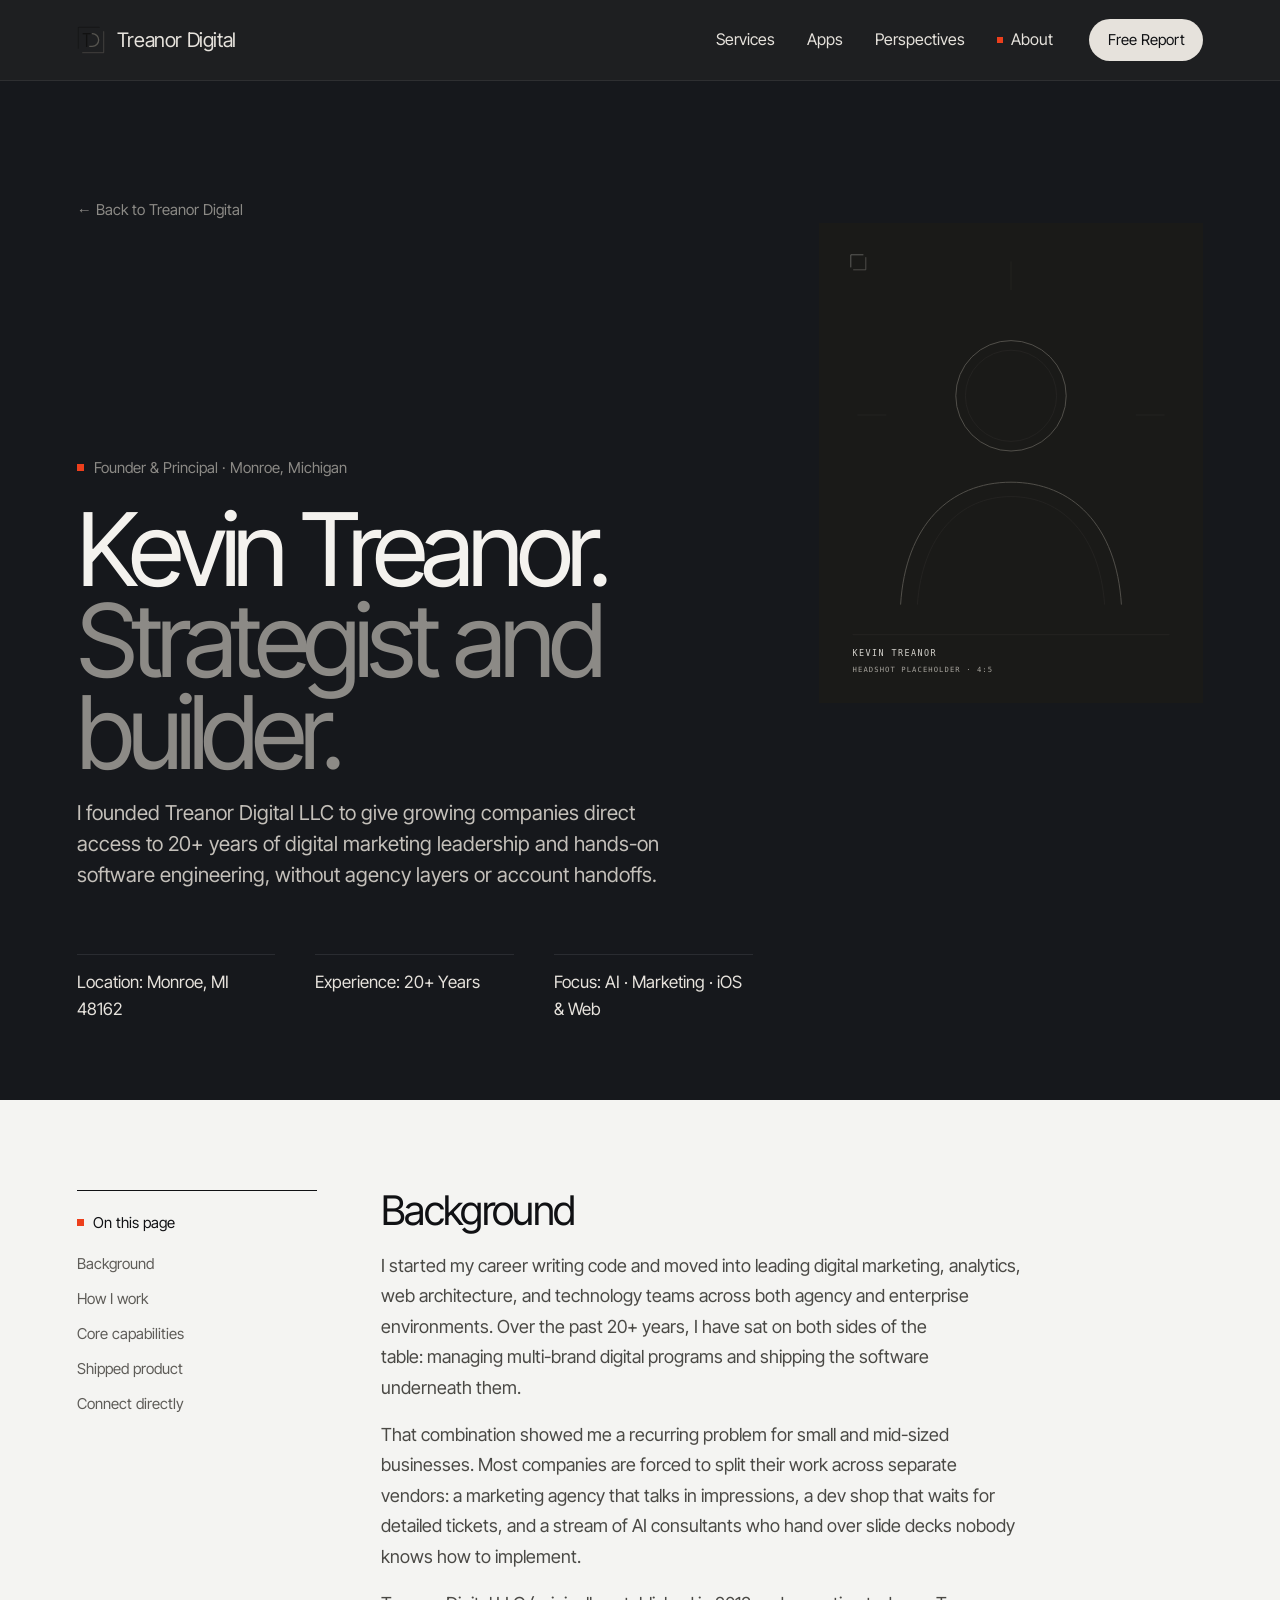
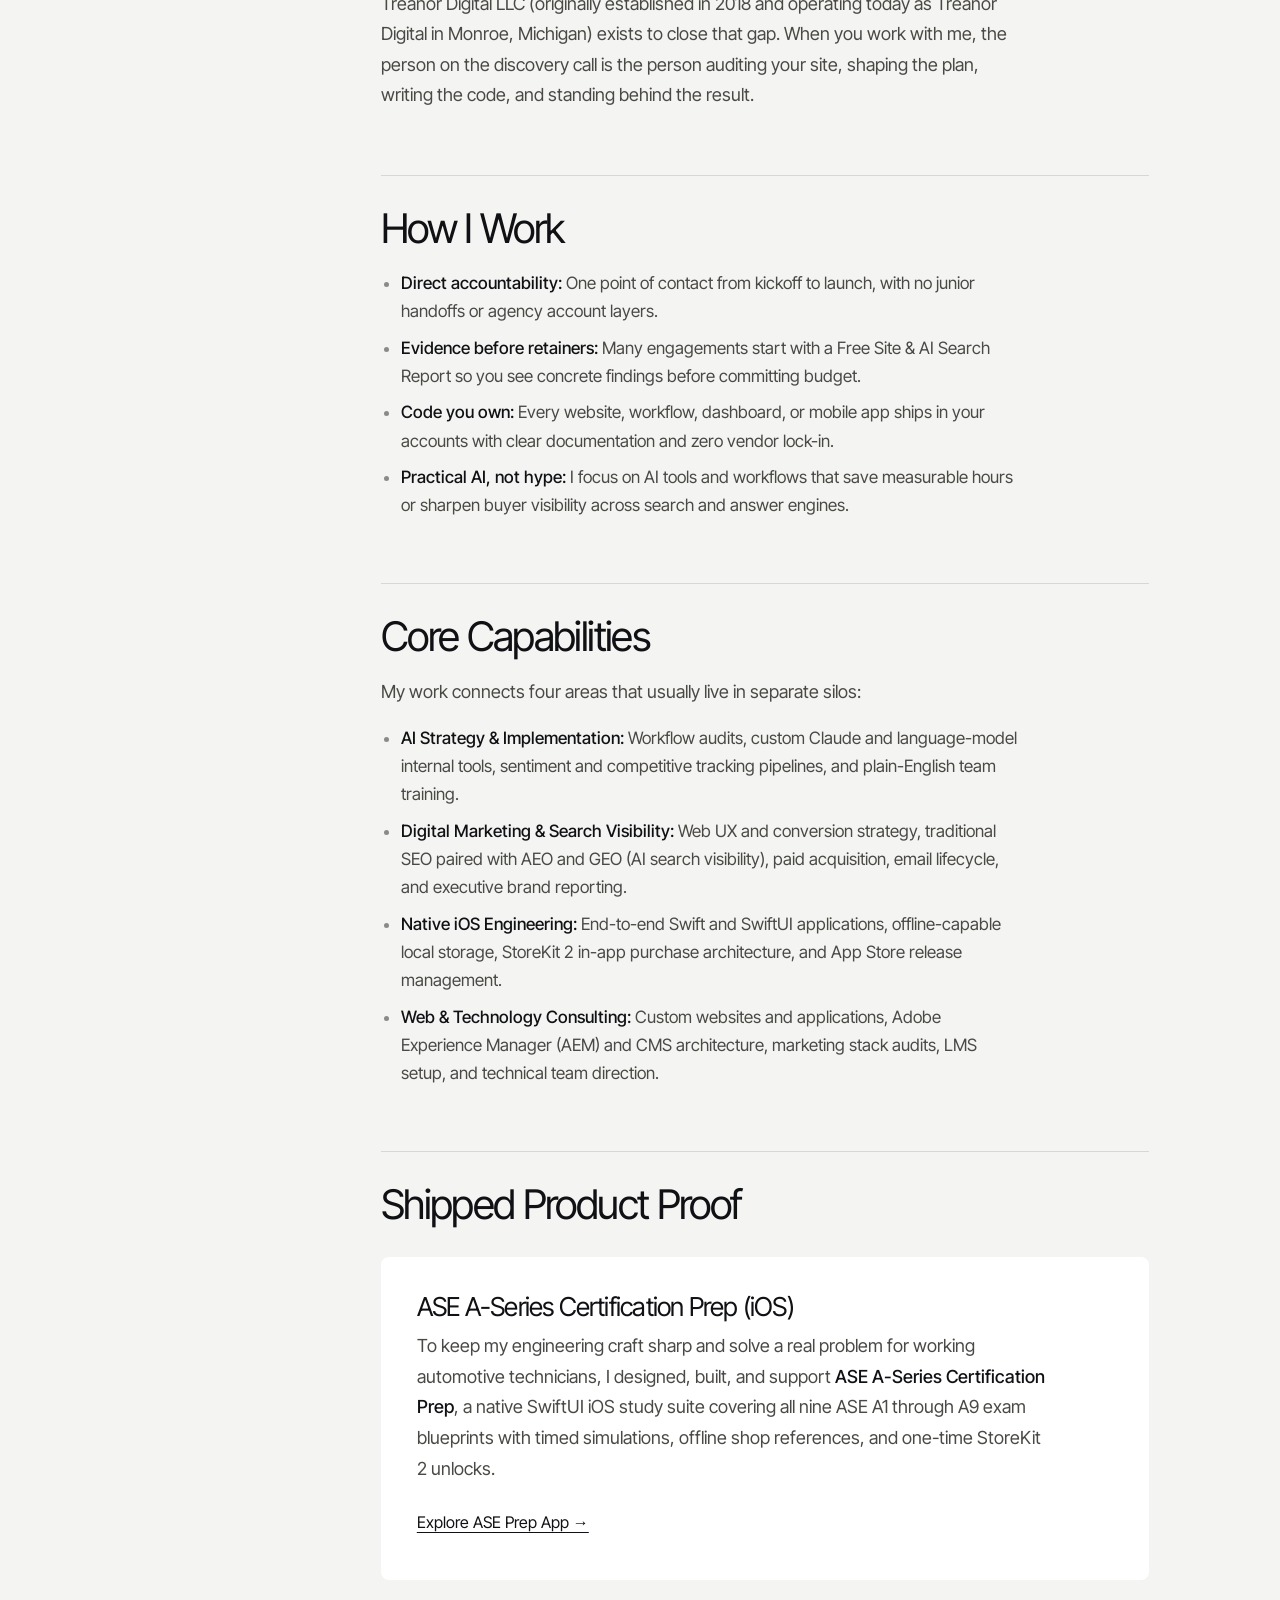
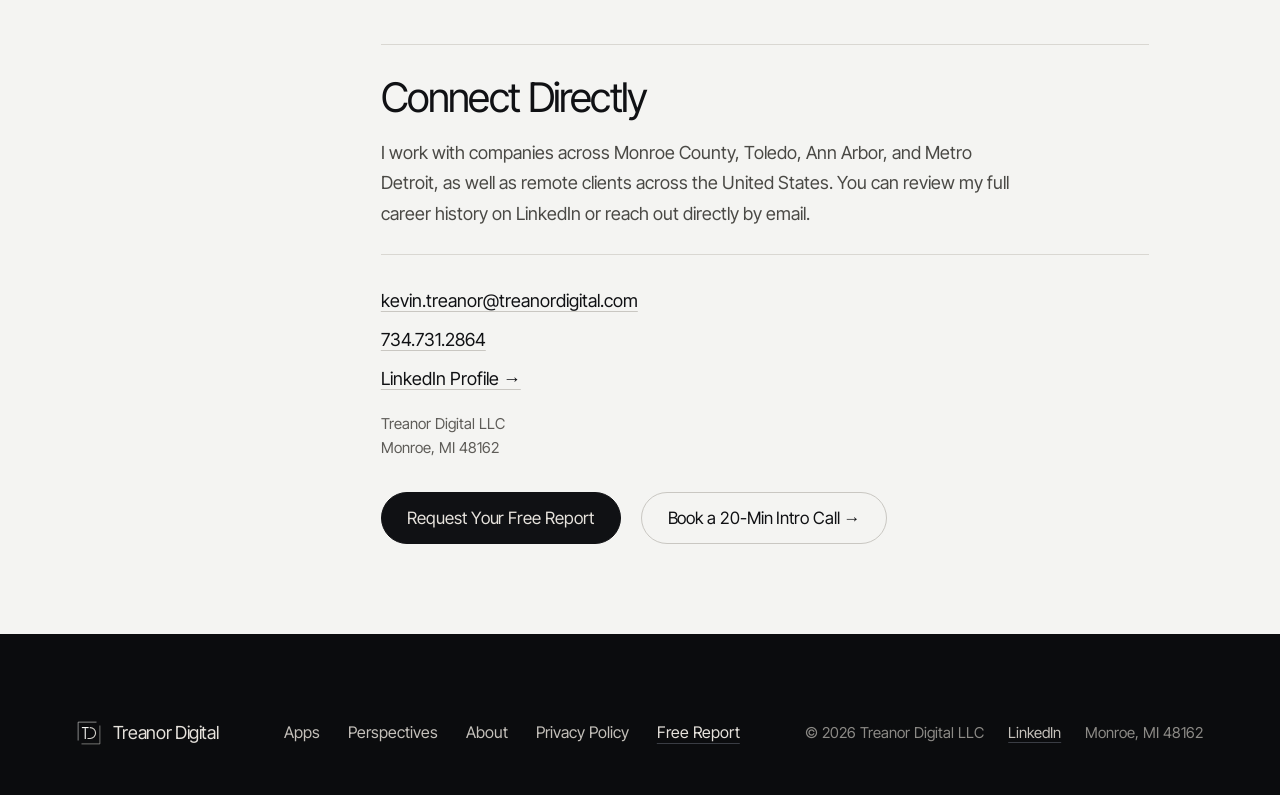
==== commit 22055cc4: "Use www.treanordigital.com in canonical, OG, schema, sitemap and robots www is now the primary domai" ====
--- a/about/index.html
+++ b/about/index.html
@@ -4,8 +4,8 @@
   <meta charset="UTF-8" />
   <meta name="viewport" content="width=device-width, initial-scale=1.0" />
   <title>About Kevin Treanor | Founder &amp; Principal | Treanor Digital</title>
-  <meta name="description" content="Kevin Treanor is the founder of Treanor Digital LLC in Monroe, MI. 30 years in digital, 20 in Detroit automotive, spanning AI implementation, marketing, web, and iOS." />
-  <link rel="canonical" href="https://treanordigital.com/about/" />
+  <meta name="description" content="Kevin Treanor is the founder of Treanor Digital LLC in Monroe, MI. 20+ years across agency and enterprise digital teams spanning AI implementation, marketing, web, and iOS." />
+  <link rel="canonical" href="https://www.treanordigital.com/about/" />
   <link rel="icon" href="../favicon.ico" sizes="any" />
   <link rel="icon" type="image/svg+xml" href="../favicon.svg" />
   <link rel="icon" type="image/png" sizes="32x32" href="../favicon-32x32.png" />
@@ -14,19 +14,19 @@
   <!-- Open Graph -->
   <meta property="og:type" content="profile" />
   <meta property="og:site_name" content="Treanor Digital" />
-  <meta property="og:url" content="https://treanordigital.com/about/" />
+  <meta property="og:url" content="https://www.treanordigital.com/about/" />
   <meta property="og:title" content="About Kevin Treanor | Treanor Digital" />
-  <meta property="og:description" content="Founder and Principal of Treanor Digital LLC in Monroe, MI. 30 years in digital marketing strategy and hands-on software engineering, 20 in Detroit automotive." />
-  <meta property="og:image" content="https://treanordigital.com/og-image.png" />
+  <meta property="og:description" content="Founder and Principal of Treanor Digital LLC in Monroe, MI. 20+ years leading digital marketing strategy and hands-on software engineering." />
+  <meta property="og:image" content="https://www.treanordigital.com/og-image.png" />
 
   <!-- Twitter Card -->
   <meta name="twitter:card" content="summary_large_image" />
   <meta name="twitter:title" content="About Kevin Treanor | Treanor Digital" />
-  <meta name="twitter:description" content="30 years in digital, 20 in Detroit automotive, spanning AI, marketing, web platforms, and native iOS apps." />
-  <meta name="twitter:image" content="https://treanordigital.com/og-image.png" />
+  <meta name="twitter:description" content="20+ years across agency and enterprise digital teams spanning AI, marketing, web platforms, and native iOS apps." />
+  <meta name="twitter:image" content="https://www.treanordigital.com/og-image.png" />
 
   <!-- Self-Hosted Hero Font Preload -->
-  <link rel="preload" href="../assets/fonts/inter-tight-var.woff2" as="font" type="font/woff2" crossorigin />
+  <link rel="preload" href="../assets/fonts/cormorant-garamond-var.woff2" as="font" type="font/woff2" crossorigin />
 
   <link rel="stylesheet" href="../assets/style.css" />
 
@@ -37,24 +37,24 @@
     "@graph": [
       {
         "@type": "ProfilePage",
-        "@id": "https://treanordigital.com/about/#profilepage",
-        "url": "https://treanordigital.com/about/",
+        "@id": "https://www.treanordigital.com/about/#profilepage",
+        "url": "https://www.treanordigital.com/about/",
         "name": "About Kevin Treanor | Treanor Digital",
         "dateCreated": "2026-11-27",
         "dateModified": "2026-11-27",
-        "mainEntity": { "@id": "https://treanordigital.com/#kevin" },
-        "isPartOf": { "@id": "https://treanordigital.com/#website" }
+        "mainEntity": { "@id": "https://www.treanordigital.com/#kevin" },
+        "isPartOf": { "@id": "https://www.treanordigital.com/#website" }
       },
       {
         "@type": "Person",
-        "@id": "https://treanordigital.com/#kevin",
+        "@id": "https://www.treanordigital.com/#kevin",
         "name": "Kevin Treanor",
         "jobTitle": "Founder & Principal",
-        "url": "https://treanordigital.com/about/",
-        "description": "Digital marketing leader and former software developer with 30 years in digital, 20 of them in Detroit automotive. Founder of Treanor Digital LLC in Monroe, Michigan.",
+        "url": "https://www.treanordigital.com/about/",
+        "description": "Digital marketing leader and former software developer with 20+ years across agency and enterprise digital teams. Founder of Treanor Digital LLC in Monroe, Michigan.",
         "email": "kevin.treanor@treanordigital.com",
         "telephone": "+1-734-731-2864",
-        "worksFor": { "@id": "https://treanordigital.com/#org" },
+        "worksFor": { "@id": "https://www.treanordigital.com/#org" },
         "homeLocation": {
           "@type": "Place",
           "name": "Monroe, Michigan"
@@ -70,10 +70,7 @@
           "Swift",
           "SwiftUI",
           "StoreKit 2",
-          "Adobe Experience Manager",
-          "Automotive digital marketing",
-          "Automotive aftermarket",
-          "Onshore and offshore team leadership"
+          "Adobe Experience Manager"
         ],
         "sameAs": [
           "https://www.linkedin.com/in/kevin-m-treanor/"
@@ -81,12 +78,12 @@
       },
       {
         "@type": ["ProfessionalService", "Organization"],
-        "@id": "https://treanordigital.com/#org",
+        "@id": "https://www.treanordigital.com/#org",
         "name": "Treanor Digital",
         "legalName": "Treanor Digital LLC",
-        "url": "https://treanordigital.com/",
+        "url": "https://www.treanordigital.com/",
         "foundingDate": "2018-12-17",
-        "founder": { "@id": "https://treanordigital.com/#kevin" },
+        "founder": { "@id": "https://www.treanordigital.com/#kevin" },
         "address": {
           "@type": "PostalAddress",
           "addressLocality": "Monroe",
@@ -105,11 +102,16 @@
   <header class="site-header">
     <div class="container header-inner">
       <a href="../" class="brand-link" aria-label="Treanor Digital Home">
-        <svg class="td-mark brand-mark" width="30" height="30" viewBox="0 0 30 30" aria-hidden="true">
-          <rect class="td-mark-square" x="2" y="2" width="3.2" height="3.2"/>
-          <path class="td-mark-letters" pathLength="100" d="M5 9h11M10.5 9v14M16 9h3a7 7 0 0 1 0 14h-3z"/>
+        <svg class="brand-mark" width="28" height="28" viewBox="0 0 64 64" fill="none" aria-hidden="true">
+          <path class="mark-frame mark-frame-tl" pathLength="100" d="M3 52 V3 H52" stroke="#111111" stroke-width="1.4"/>
+          <path class="mark-frame mark-frame-br" pathLength="100" d="M12 61 H61 V12" stroke="#575550" stroke-width="1.4"/>
+          <g class="mark-letter mark-letter-t">
+            <rect x="13" y="16" width="18" height="3" fill="#111111"/>
+            <rect x="20.5" y="19" width="3" height="29" fill="#111111"/>
+          </g>
+          <path class="mark-letter mark-letter-d" d="M34 16 H35 A16 16 0 0 1 35 48 H28 V45 H35 A13 13 0 0 0 35 19 H34 Z" fill="#575550"/>
         </svg>
-        <span class="brand-wordmark">treanor <span>digital</span></span>
+        <span class="brand-wordmark">Treanor Digital</span>
       </a>
 
       <nav class="site-nav" aria-label="Primary">
@@ -144,16 +146,19 @@
     <!-- Compact Atelier Noir Subpage Hero -->
     <section class="band-noir subpage-hero">
       <div class="container">
+        <div class="subpage-crumb">
+          <a href="../">&larr; Back to Treanor Digital</a>
+        </div>
         <div class="about-hero-grid">
           <div>
             <p class="eyebrow">Founder &amp; Principal · Monroe, Michigan</p>
             <h1 id="main-content" tabindex="-1">Kevin Treanor.<br /><em>Strategist and builder.</em></h1>
             <p class="lead" style="margin-top:1.25rem; margin-bottom:0;">
-              I founded Treanor Digital LLC to give growing companies direct access to 30 years of digital marketing leadership and hands-on software engineering, without agency layers or account handoffs.
+              I founded Treanor Digital LLC to give growing companies direct access to 20+ years of digital marketing leadership and hands-on software engineering, without agency layers or account handoffs.
             </p>
             <div class="subpage-meta">
               <span>Location: Monroe, MI 48162</span>
-              <span>Experience: 30 Years</span>
+              <span>Experience: 20+ Years</span>
               <span>Focus: AI · Marketing · iOS &amp; Web</span>
             </div>
           </div>
@@ -173,99 +178,6 @@
     </section>
 
     <!-- Editorial Bio & Capabilities -->
-    <!-- EXPERIENCE · CAREER HISTORY -->
-    <section id="experience" class="band-paper section experience" aria-labelledby="experience-heading">
-      <div class="container">
-        <div class="display-header reveal-item">
-          <p class="display-word" aria-hidden="true">Experience</p>
-          <div class="display-aside">
-            <p class="eyebrow">Automotive &amp; Enterprise</p>
-            <h2 id="experience-heading">Thirty years in digital. <em>Twenty in Detroit automotive.</em></h2>
-            <p class="lead">
-              I started as a developer and architect in Boston, then spent two decades in Detroit building and running digital programs for automakers, aftermarket brands and global enterprises. Today I bring that same work to growing companies.
-            </p>
-          </div>
-        </div>
-
-        <ul class="exp-stats reveal-item" role="list">
-          <li><span class="exp-stat-num">30</span><span class="exp-stat-label">Years in digital, from code to strategy</span></li>
-          <li><span class="exp-stat-num">20</span><span class="exp-stat-label">Years in Detroit automotive</span></li>
-          <li><span class="exp-stat-num"><small>Up to</small> 30</span><span class="exp-stat-label">People led across onshore and offshore teams</span></li>
-          <li><span class="exp-stat-num">11</span><span class="exp-stat-label">Aftermarket brand sites I run today</span></li>
-        </ul>
-
-        <div class="exp-names reveal-item">
-          <p class="exp-names-label">Clients and employers</p>
-          <ul class="exp-name-row" role="list">
-            <li>Ford</li>
-            <li>General Motors</li>
-            <li>DRiV</li>
-            <li>AstraZeneca</li>
-            <li>La-Z-Boy</li>
-          </ul>
-        </div>
-
-        <div class="exp-rows">
-          <article class="exp-row reveal-item">
-            <span class="row-num" aria-hidden="true">01</span>
-            <div class="exp-when">
-              <span class="exp-period">Today</span>
-              <span class="exp-place">Current role</span>
-            </div>
-            <div class="exp-body">
-              <h3>DRiV, the aftermarket division of Tenneco</h3>
-              <p class="exp-role">Product Manager, Digital Marketing</p>
-              <p>I own the websites for DRiV's 11 aftermarket brands, including MOOG, Monroe, Fel-Pro, Champion, Walker and Wagner.</p>
-            </div>
-          </article>
-
-          <article class="exp-row reveal-item">
-            <span class="row-num" aria-hidden="true">02</span>
-            <div class="exp-when">
-              <span class="exp-period">Detroit consulting</span>
-              <span class="exp-place">Automotive &amp; consumer</span>
-            </div>
-            <div class="exp-body">
-              <h3>Ford, General Motors &amp; La-Z-Boy</h3>
-              <p class="exp-role">Consulting, digital marketing &amp; web</p>
-              <p>For Ford, I worked on the Ford Performance brand and Ford's aftermarket parts site. For GM, I supported digital marketing across all of its brands. I also delivered digital work for La-Z-Boy.</p>
-            </div>
-          </article>
-
-          <article class="exp-row reveal-item">
-            <span class="row-num" aria-hidden="true">03</span>
-            <div class="exp-when">
-              <span class="exp-period">2 years</span>
-              <span class="exp-place">Global pharmaceutical</span>
-            </div>
-            <div class="exp-body">
-              <h3>AstraZeneca</h3>
-              <p class="exp-role">Consulting client</p>
-              <p>Two years on AstraZeneca's digital work, in an industry where accuracy, approvals and compliance shape every release. The same discipline carries into every project I take on.</p>
-            </div>
-          </article>
-
-          <article class="exp-row reveal-item">
-            <span class="row-num" aria-hidden="true">04</span>
-            <div class="exp-when">
-              <span class="exp-period">10 years</span>
-              <span class="exp-place">Boston, MA</span>
-            </div>
-            <div class="exp-body">
-              <h3>Developer &amp; architect</h3>
-              <p class="exp-role">Where it started</p>
-              <p>A decade writing code and architecting web applications before moving to the consulting side. It is why I still build what I recommend.</p>
-            </div>
-          </article>
-        </div>
-
-        <div class="exp-global reveal-item">
-          <p class="eyebrow">Global delivery</p>
-          <p class="exp-global-lead">I have spent much of my career leading teams of up to 30 people across onshore and offshore locations. I am at home running work across time zones, keeping handoffs clean and quality consistent wherever the team sits.</p>
-        </div>
-      </div>
-    </section>
-
     <section class="band-chalk section">
       <div class="container prose-layout">
         <aside class="toc-rail" aria-label="On this page">
@@ -282,7 +194,7 @@
         <article class="prose-body">
           <h2 id="background">Background</h2>
           <p>
-            I started my career writing code and moved into leading digital marketing, analytics, web architecture, and technology teams across both agency and enterprise environments. Over the past 30 years, I have sat on both sides of the table: managing multi-brand digital programs and shipping the software underneath them.
+            I started my career writing code and moved into leading digital marketing, analytics, web architecture, and technology teams across both agency and enterprise environments. Over the past 20+ years, I have sat on both sides of the table: managing multi-brand digital programs and shipping the software underneath them.
           </p>
           <p>
             That combination showed me a recurring problem for small and mid-sized businesses. Most companies are forced to split their work across separate vendors: a marketing agency that talks in impressions, a dev shop that waits for detailed tickets, and a stream of AI consultants who hand over slide decks nobody knows how to implement.
@@ -344,20 +256,16 @@
   </main>
 
   <footer class="band-noir site-footer">
-    <div class="container footer-sign">
-      <p class="display-word" aria-hidden="true">Let's <em>talk.</em></p>
-      <div class="btn-row">
-        <a href="https://calendar.app.google/w92oda354qmZFzJM7" target="_blank" rel="noopener noreferrer" class="btn btn-primary">Book a 20-min call</a>
-        <a href="../seo-aeo-geo-audit/" class="btn btn-text">Or start with the free report</a>
-      </div>
-    </div>
     <div class="container footer-inner">
       <a href="../" class="brand-link footer-brand" aria-label="Treanor Digital Home">
-        <svg class="td-mark brand-mark" width="26" height="26" viewBox="0 0 30 30" aria-hidden="true">
-          <rect class="td-mark-square" x="2" y="2" width="3.2" height="3.2"/>
-          <path class="td-mark-letters" pathLength="100" d="M5 9h11M10.5 9v14M16 9h3a7 7 0 0 1 0 14h-3z"/>
+        <svg width="24" height="24" viewBox="0 0 64 64" fill="none" aria-hidden="true">
+          <path d="M3 52 V3 H52" stroke="#F8F8F6" stroke-width="1.4"/>
+          <path d="M12 61 H61 V12" stroke="#D4D2CC" stroke-width="1.4"/>
+          <rect x="13" y="16" width="18" height="3" fill="#F8F8F6"/>
+          <rect x="20.5" y="19" width="3" height="29" fill="#F8F8F6"/>
+          <path d="M34 16 H35 A16 16 0 0 1 35 48 H28 V45 H35 A13 13 0 0 0 35 19 H34 Z" fill="#D4D2CC"/>
         </svg>
-        <span class="brand-wordmark">treanor <span>digital</span></span>
+        <span class="brand-wordmark">Treanor Digital</span>
       </a>
 
       <nav class="footer-nav" aria-label="Footer">
--- a/assets/style.css
+++ b/assets/style.css
@@ -3040,3 +3040,129 @@
     min-block-size: 0;
   }
 }
+
+/* ==========================================================================
+   Service page image strip (full-bleed band closing the dark header)
+   ========================================================================== */
+
+.subpage-hero.has-strip {
+  padding-block-end: 0;
+}
+
+.service-strip {
+  position: relative;
+  margin: clamp(3.5rem, 6vw, 5rem) 0 0;
+  block-size: clamp(15rem, 38vw, 35rem);
+  overflow: hidden;
+  background: var(--ink-3);
+}
+
+.service-strip picture,
+.service-strip img {
+  display: block;
+  inline-size: 100%;
+  block-size: 100%;
+}
+
+.service-strip img {
+  object-fit: cover;
+}
+
+.service-strip figcaption {
+  position: absolute;
+  inset-inline-end: var(--container-pad);
+  inset-block-end: 0.85rem;
+  font-size: 0.75rem;
+  color: #D9D5CF;
+  text-shadow: 0 1px 6px rgba(0, 0, 0, 0.6);
+}
+
+/* Client logos (monochrome) in the proof strip.
+   Roll back to text names: git checkout client-names-text -- index.html assets/style.css */
+.proof-logo-row {
+  align-items: center;
+  gap: 1.75rem 3rem;
+}
+
+.proof-logo-row li {
+  display: flex;
+  align-items: center;
+  opacity: 0.55;
+  transition: opacity 220ms ease;
+}
+
+.proof-logo-row li:hover {
+  opacity: 1;
+}
+
+.proof-logo-row img {
+  display: block;
+  inline-size: auto;
+}
+
+.proof-logo-row .logo-ford img { block-size: clamp(2rem, 1.4rem + 1.4vw, 3rem); }
+.proof-logo-row .logo-gm img { block-size: clamp(2rem, 1.4rem + 1.4vw, 3rem); }
+.proof-logo-row .logo-astrazeneca img { block-size: clamp(1.2rem, 0.85rem + 0.85vw, 1.8rem); }
+.proof-logo-row .logo-lazboy img { block-size: clamp(1.7rem, 1.2rem + 1.2vw, 2.6rem); }
+
+.proof-logo-row .logo-driv img { block-size: clamp(2.6rem, 1.8rem + 1.9vw, 3.9rem); }
+
+@media (forced-colors: active) {
+  .proof-logo-row img {
+    forced-color-adjust: none;
+    background: #101114;
+  }
+}
+
+/* Homepage length trim */
+.work-summary {
+  margin: 1.25rem 0 0;
+  font-size: 1.0625rem;
+  color: var(--text-2);
+  max-inline-size: 34rem;
+}
+
+.contact-word {
+  font-size: clamp(3.5rem, 1rem + 7vw, 7.5rem);
+  margin-block-end: clamp(2rem, 4vw, 3.5rem);
+}
+
+#how-we-work .section-header {
+  margin-block-end: clamp(2.5rem, 4vw, 3.5rem);
+}
+
+#services .display-header,
+#work .display-header {
+  margin-block-end: clamp(2.5rem, 5vw, 4rem);
+}
+
+/* Homepage length trim: tighter rhythm */
+:root {
+  --section-pad: clamp(4rem, 7vw, 7rem);
+}
+
+#work .work-list {
+  gap: clamp(3.5rem, 7vw, 5.5rem);
+}
+
+#work .work-stage-dashboard {
+  min-block-size: clamp(18rem, 32vw, 28rem);
+  padding: clamp(1.5rem, 4vw, 3rem);
+}
+
+#work .work-item-reverse .work-stage-dashboard {
+  min-block-size: 0;
+  padding: clamp(0.75rem, 2vw, 1.75rem);
+}
+
+#work .work-stage-dashboard .app-phone-duo {
+  max-inline-size: 22rem;
+}
+
+.display-word {
+  font-size: clamp(4rem, 0.5rem + 10vw, 9.5rem);
+}
+
+#contact .split-layout {
+  align-items: start;
+}
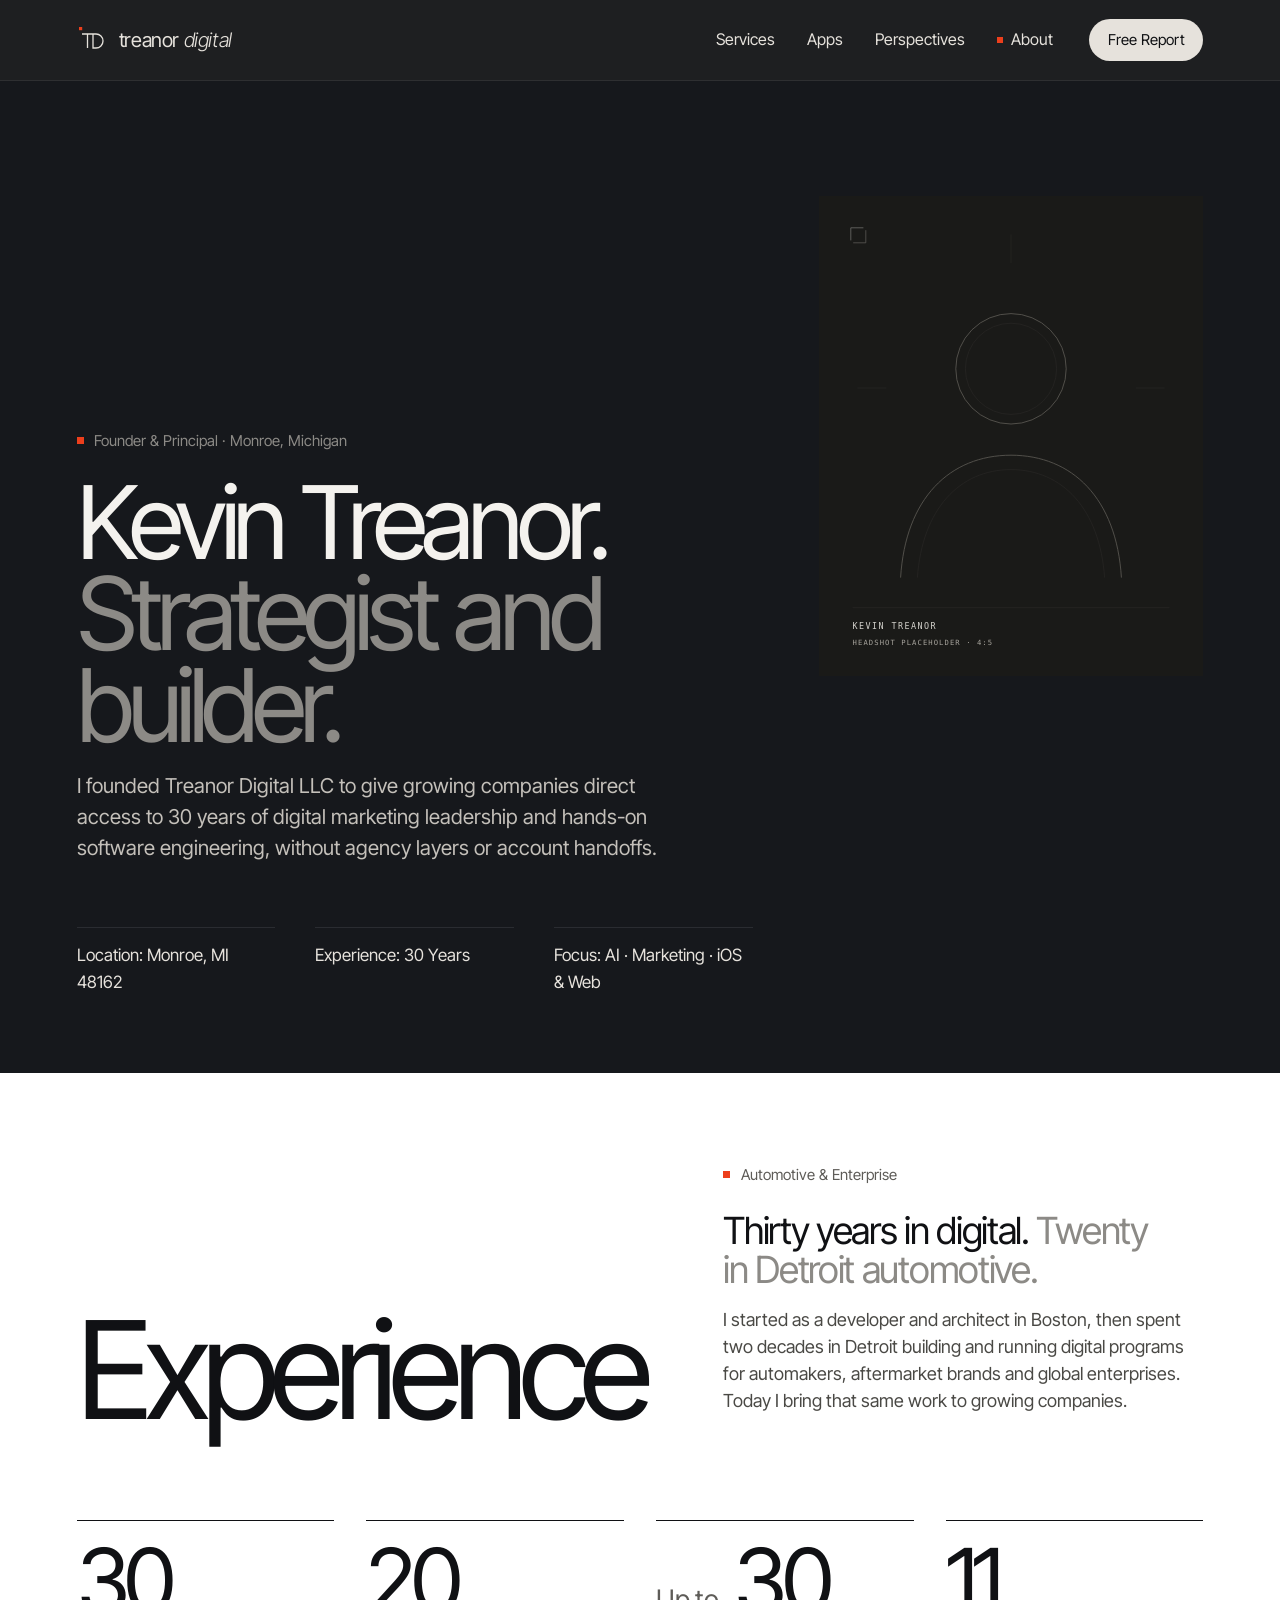
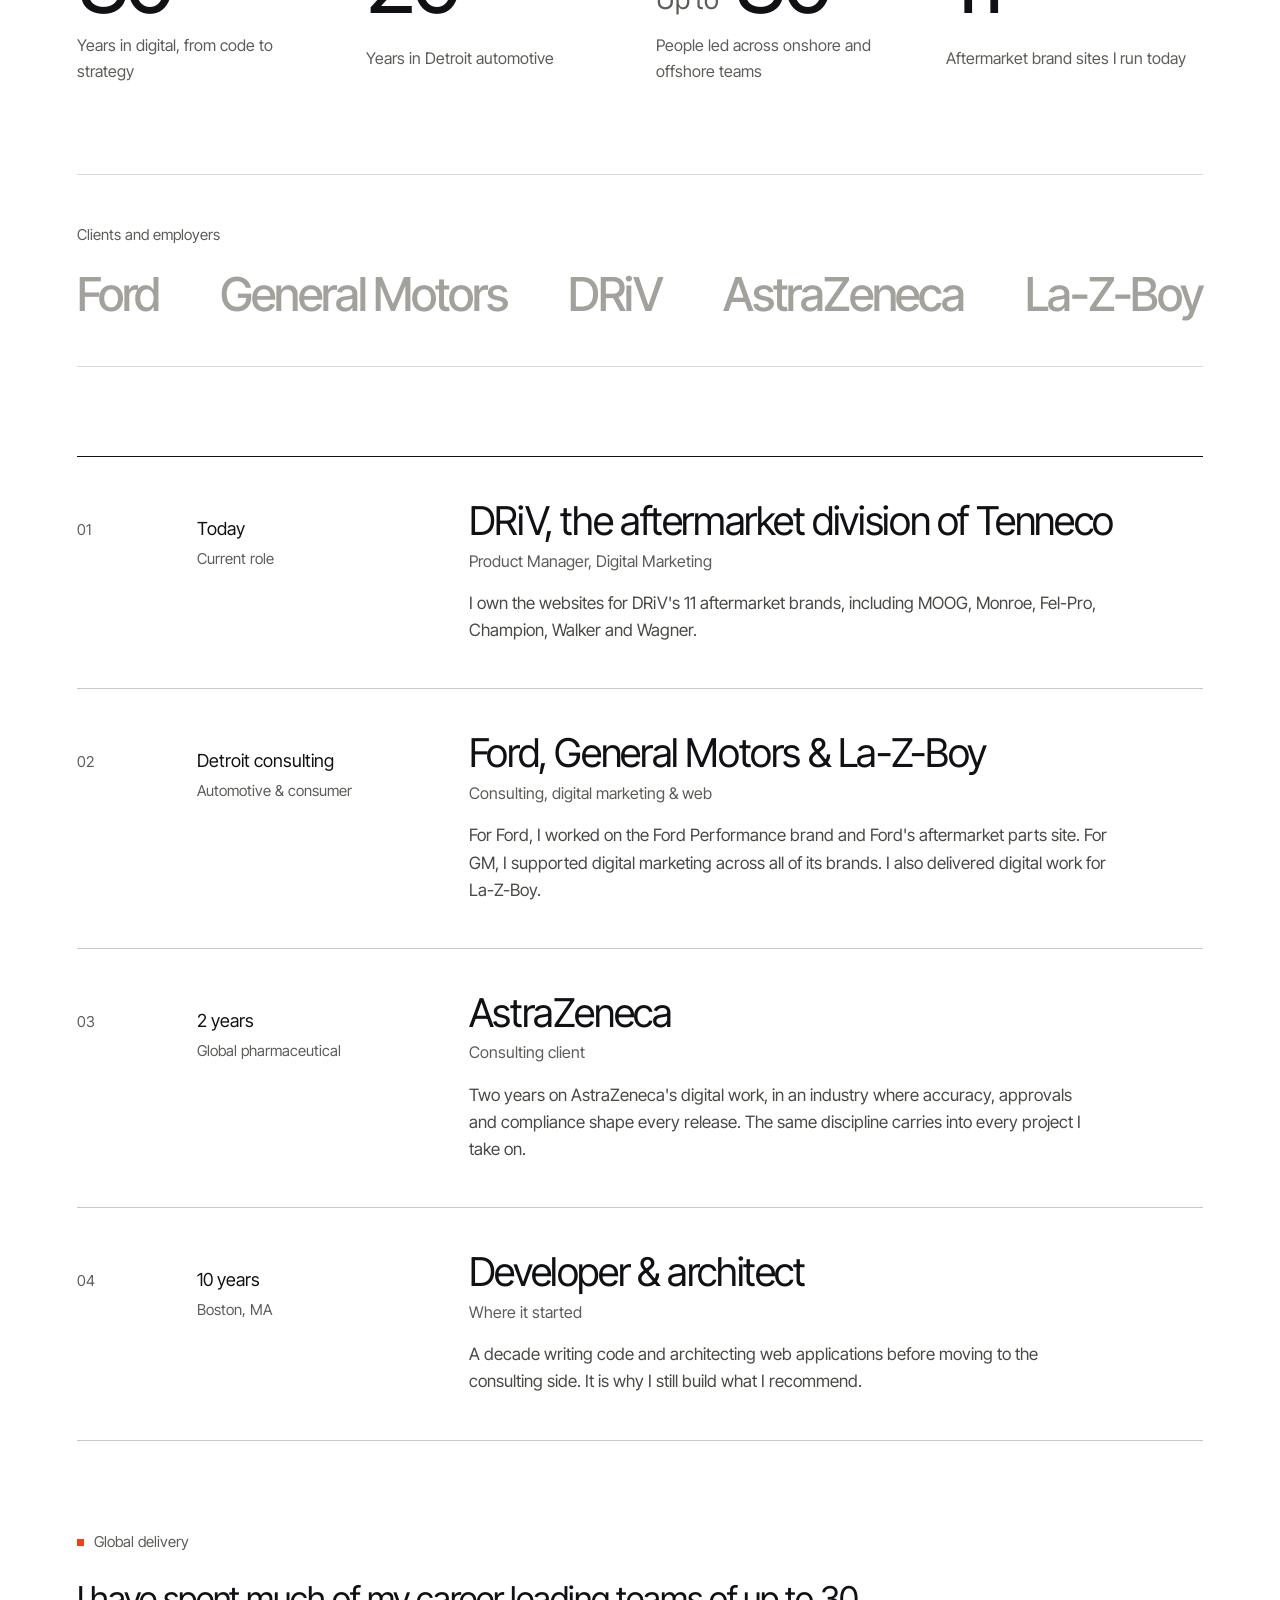
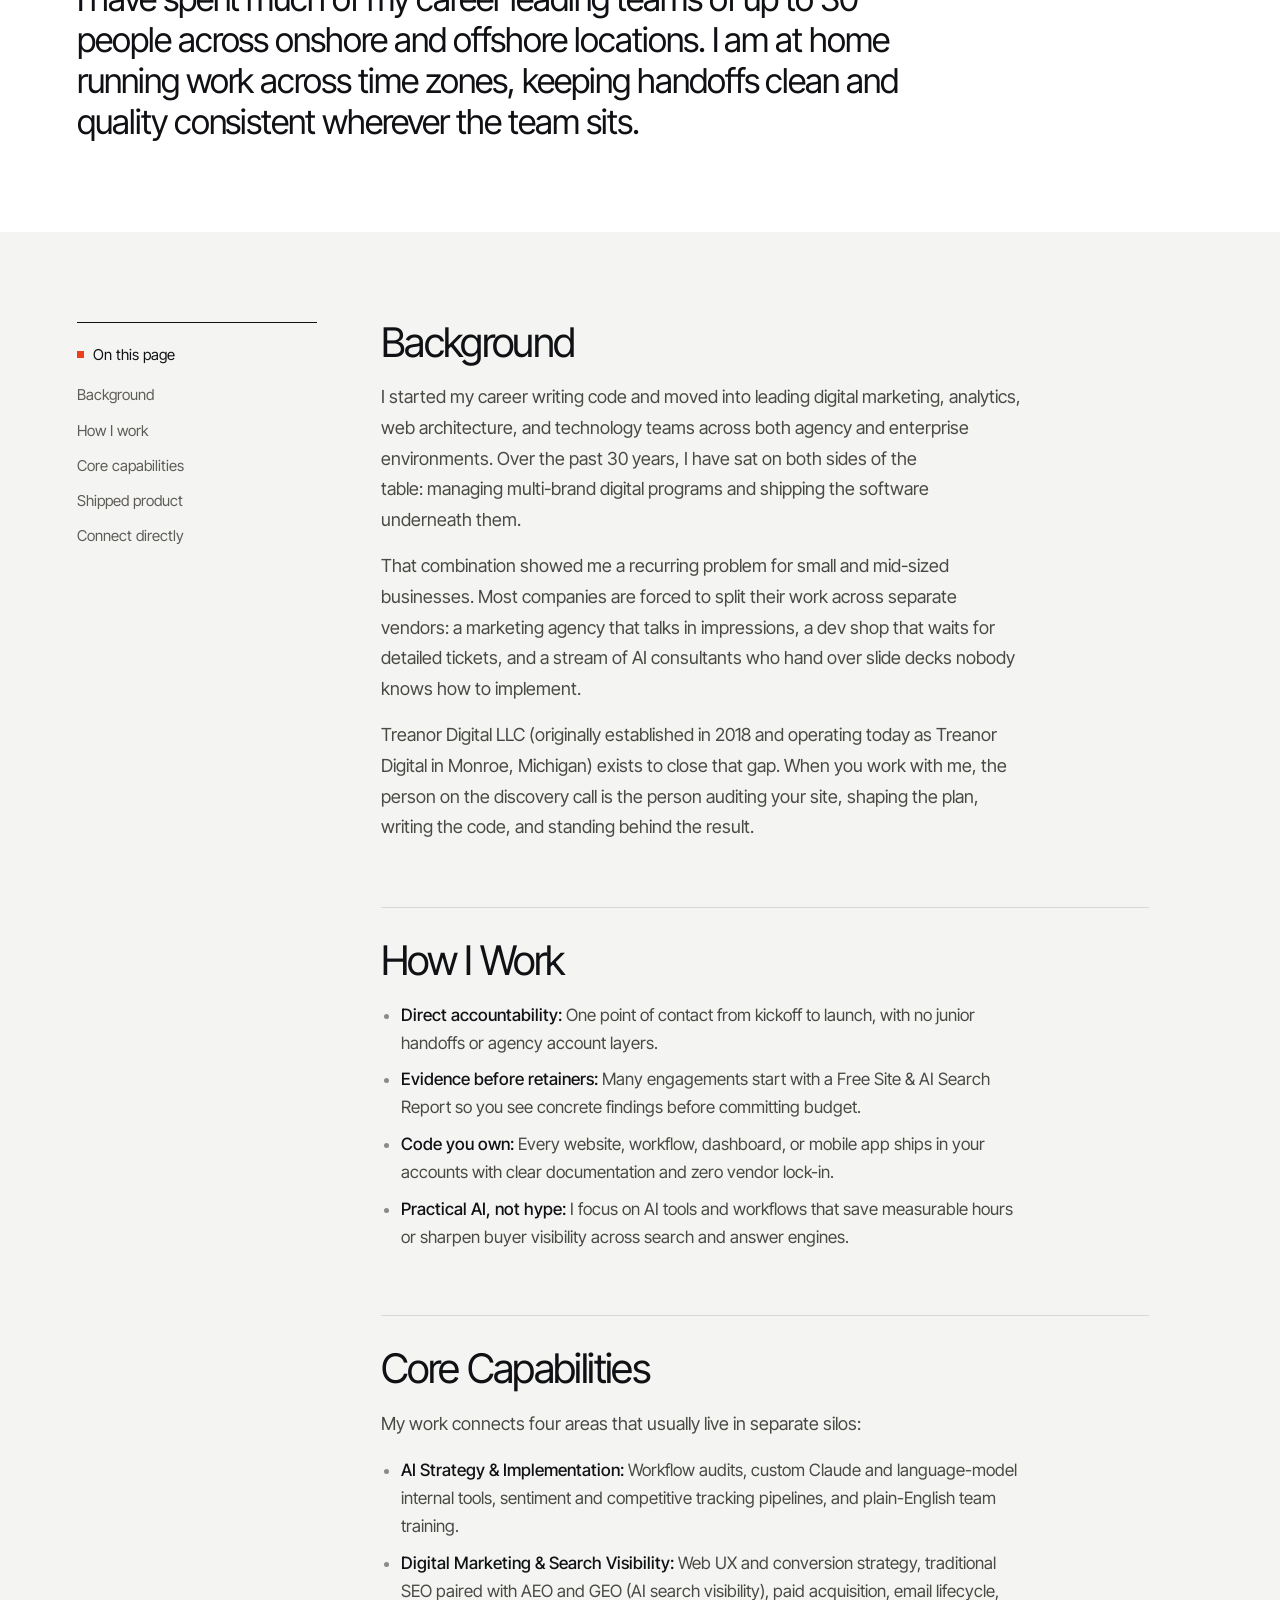
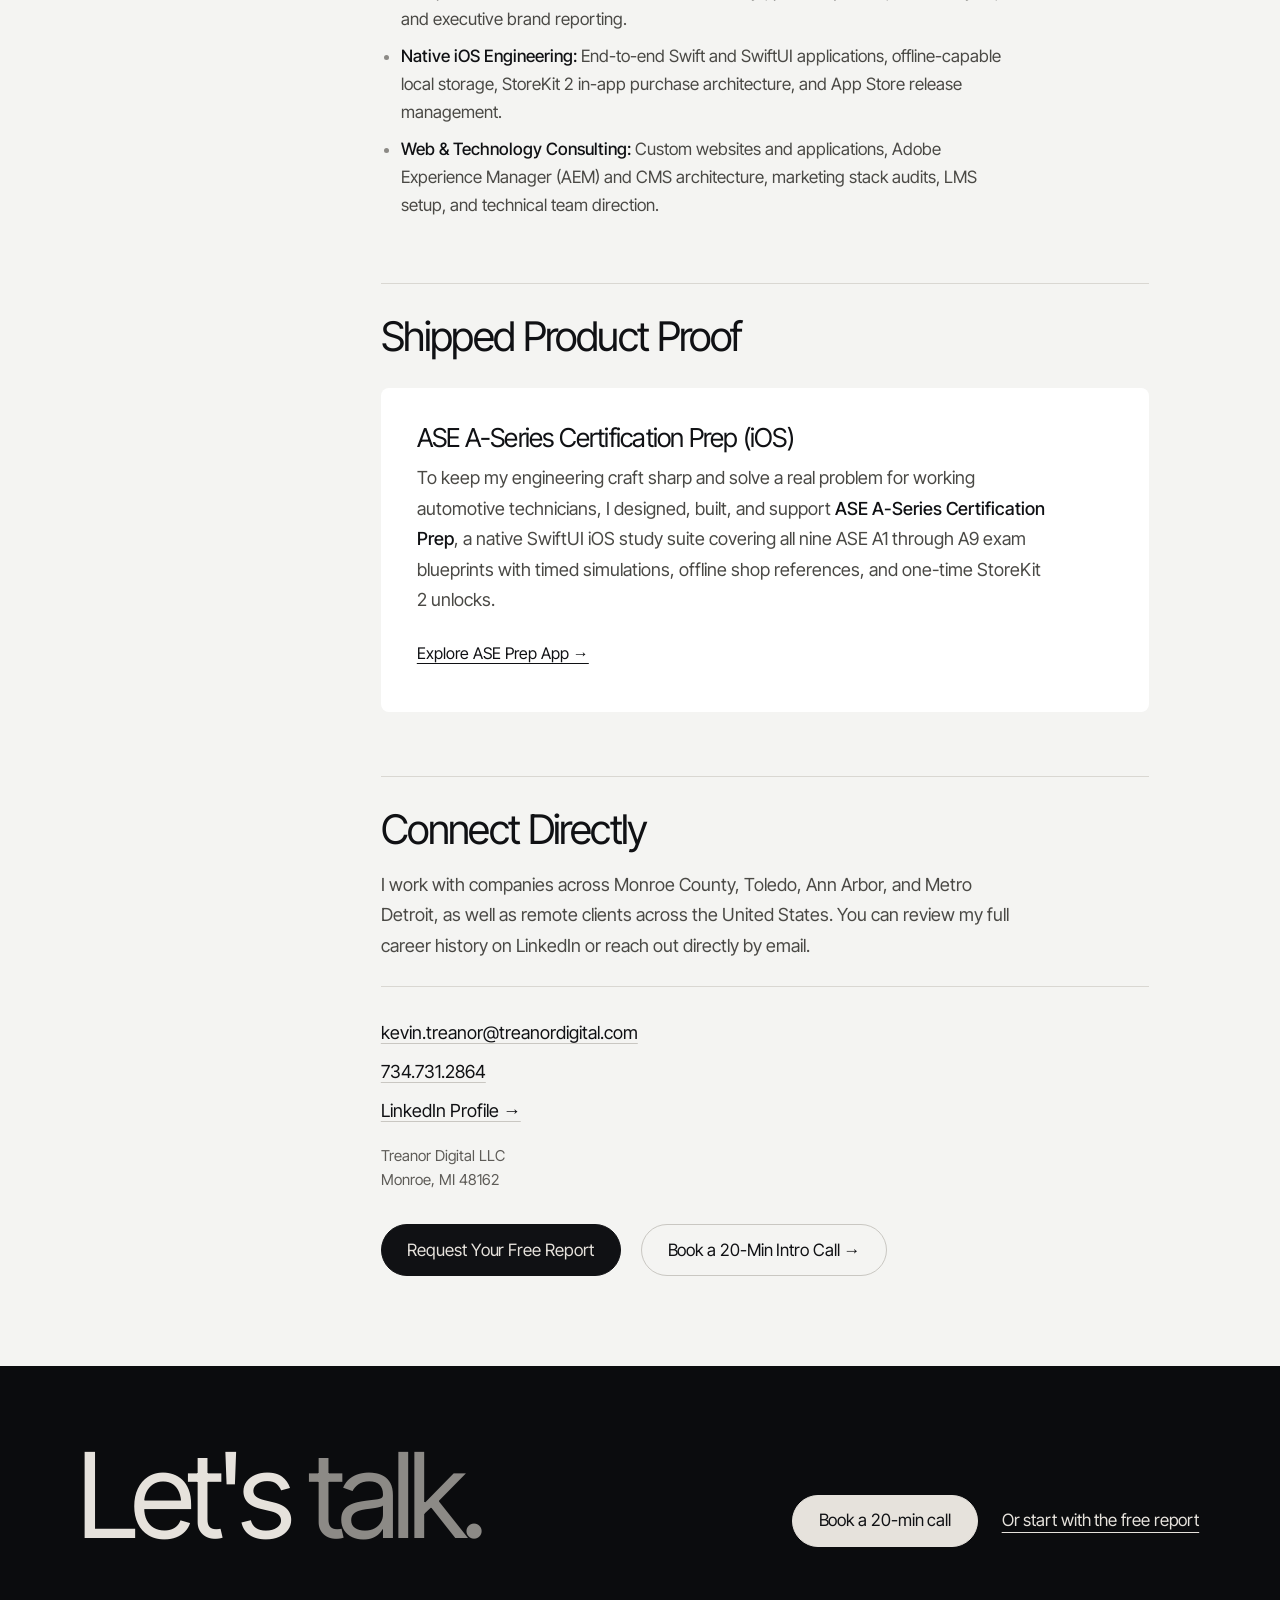
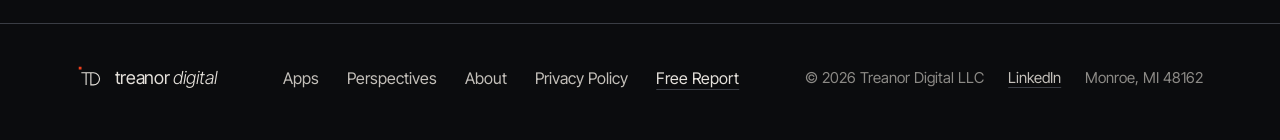
==== commit 3d535112: "Use www.treanordigital.com URLs in redesign pages Co-Authored-By: Claude Opus 5.5 <noreply@anthropic" ====
--- a/about/index.html
+++ b/about/index.html
@@ -4,7 +4,7 @@
   <meta charset="UTF-8" />
   <meta name="viewport" content="width=device-width, initial-scale=1.0" />
   <title>About Kevin Treanor | Founder &amp; Principal | Treanor Digital</title>
-  <meta name="description" content="Kevin Treanor is the founder of Treanor Digital LLC in Monroe, MI. 20+ years across agency and enterprise digital teams spanning AI implementation, marketing, web, and iOS." />
+  <meta name="description" content="Kevin Treanor is the founder of Treanor Digital LLC in Monroe, MI. 30 years in digital, 20 in Detroit automotive, spanning AI implementation, marketing, web, and iOS." />
   <link rel="canonical" href="https://www.treanordigital.com/about/" />
   <link rel="icon" href="../favicon.ico" sizes="any" />
   <link rel="icon" type="image/svg+xml" href="../favicon.svg" />
@@ -16,17 +16,17 @@
   <meta property="og:site_name" content="Treanor Digital" />
   <meta property="og:url" content="https://www.treanordigital.com/about/" />
   <meta property="og:title" content="About Kevin Treanor | Treanor Digital" />
-  <meta property="og:description" content="Founder and Principal of Treanor Digital LLC in Monroe, MI. 20+ years leading digital marketing strategy and hands-on software engineering." />
+  <meta property="og:description" content="Founder and Principal of Treanor Digital LLC in Monroe, MI. 30 years in digital marketing strategy and hands-on software engineering, 20 in Detroit automotive." />
   <meta property="og:image" content="https://www.treanordigital.com/og-image.png" />
 
   <!-- Twitter Card -->
   <meta name="twitter:card" content="summary_large_image" />
   <meta name="twitter:title" content="About Kevin Treanor | Treanor Digital" />
-  <meta name="twitter:description" content="20+ years across agency and enterprise digital teams spanning AI, marketing, web platforms, and native iOS apps." />
+  <meta name="twitter:description" content="30 years in digital, 20 in Detroit automotive, spanning AI, marketing, web platforms, and native iOS apps." />
   <meta name="twitter:image" content="https://www.treanordigital.com/og-image.png" />
 
   <!-- Self-Hosted Hero Font Preload -->
-  <link rel="preload" href="../assets/fonts/cormorant-garamond-var.woff2" as="font" type="font/woff2" crossorigin />
+  <link rel="preload" href="../assets/fonts/inter-tight-var.woff2" as="font" type="font/woff2" crossorigin />
 
   <link rel="stylesheet" href="../assets/style.css" />
 
@@ -51,7 +51,7 @@
         "name": "Kevin Treanor",
         "jobTitle": "Founder & Principal",
         "url": "https://www.treanordigital.com/about/",
-        "description": "Digital marketing leader and former software developer with 20+ years across agency and enterprise digital teams. Founder of Treanor Digital LLC in Monroe, Michigan.",
+        "description": "Digital marketing leader and former software developer with 30 years in digital, 20 of them in Detroit automotive. Founder of Treanor Digital LLC in Monroe, Michigan.",
         "email": "kevin.treanor@treanordigital.com",
         "telephone": "+1-734-731-2864",
         "worksFor": { "@id": "https://www.treanordigital.com/#org" },
@@ -70,7 +70,10 @@
           "Swift",
           "SwiftUI",
           "StoreKit 2",
-          "Adobe Experience Manager"
+          "Adobe Experience Manager",
+          "Automotive digital marketing",
+          "Automotive aftermarket",
+          "Onshore and offshore team leadership"
         ],
         "sameAs": [
           "https://www.linkedin.com/in/kevin-m-treanor/"
@@ -102,16 +105,11 @@
   <header class="site-header">
     <div class="container header-inner">
       <a href="../" class="brand-link" aria-label="Treanor Digital Home">
-        <svg class="brand-mark" width="28" height="28" viewBox="0 0 64 64" fill="none" aria-hidden="true">
-          <path class="mark-frame mark-frame-tl" pathLength="100" d="M3 52 V3 H52" stroke="#111111" stroke-width="1.4"/>
-          <path class="mark-frame mark-frame-br" pathLength="100" d="M12 61 H61 V12" stroke="#575550" stroke-width="1.4"/>
-          <g class="mark-letter mark-letter-t">
-            <rect x="13" y="16" width="18" height="3" fill="#111111"/>
-            <rect x="20.5" y="19" width="3" height="29" fill="#111111"/>
-          </g>
-          <path class="mark-letter mark-letter-d" d="M34 16 H35 A16 16 0 0 1 35 48 H28 V45 H35 A13 13 0 0 0 35 19 H34 Z" fill="#575550"/>
+        <svg class="td-mark brand-mark" width="30" height="30" viewBox="0 0 30 30" aria-hidden="true">
+          <rect class="td-mark-square" x="2" y="2" width="3.2" height="3.2"/>
+          <path class="td-mark-letters" pathLength="100" d="M5 9h11M10.5 9v14M16 9h3a7 7 0 0 1 0 14h-3z"/>
         </svg>
-        <span class="brand-wordmark">Treanor Digital</span>
+        <span class="brand-wordmark">treanor <span>digital</span></span>
       </a>
 
       <nav class="site-nav" aria-label="Primary">
@@ -146,19 +144,16 @@
     <!-- Compact Atelier Noir Subpage Hero -->
     <section class="band-noir subpage-hero">
       <div class="container">
-        <div class="subpage-crumb">
-          <a href="../">&larr; Back to Treanor Digital</a>
-        </div>
         <div class="about-hero-grid">
           <div>
             <p class="eyebrow">Founder &amp; Principal · Monroe, Michigan</p>
             <h1 id="main-content" tabindex="-1">Kevin Treanor.<br /><em>Strategist and builder.</em></h1>
             <p class="lead" style="margin-top:1.25rem; margin-bottom:0;">
-              I founded Treanor Digital LLC to give growing companies direct access to 20+ years of digital marketing leadership and hands-on software engineering, without agency layers or account handoffs.
+              I founded Treanor Digital LLC to give growing companies direct access to 30 years of digital marketing leadership and hands-on software engineering, without agency layers or account handoffs.
             </p>
             <div class="subpage-meta">
               <span>Location: Monroe, MI 48162</span>
-              <span>Experience: 20+ Years</span>
+              <span>Experience: 30 Years</span>
               <span>Focus: AI · Marketing · iOS &amp; Web</span>
             </div>
           </div>
@@ -178,6 +173,99 @@
     </section>
 
     <!-- Editorial Bio & Capabilities -->
+    <!-- EXPERIENCE · CAREER HISTORY -->
+    <section id="experience" class="band-paper section experience" aria-labelledby="experience-heading">
+      <div class="container">
+        <div class="display-header reveal-item">
+          <p class="display-word" aria-hidden="true">Experience</p>
+          <div class="display-aside">
+            <p class="eyebrow">Automotive &amp; Enterprise</p>
+            <h2 id="experience-heading">Thirty years in digital. <em>Twenty in Detroit automotive.</em></h2>
+            <p class="lead">
+              I started as a developer and architect in Boston, then spent two decades in Detroit building and running digital programs for automakers, aftermarket brands and global enterprises. Today I bring that same work to growing companies.
+            </p>
+          </div>
+        </div>
+
+        <ul class="exp-stats reveal-item" role="list">
+          <li><span class="exp-stat-num">30</span><span class="exp-stat-label">Years in digital, from code to strategy</span></li>
+          <li><span class="exp-stat-num">20</span><span class="exp-stat-label">Years in Detroit automotive</span></li>
+          <li><span class="exp-stat-num"><small>Up to</small> 30</span><span class="exp-stat-label">People led across onshore and offshore teams</span></li>
+          <li><span class="exp-stat-num">11</span><span class="exp-stat-label">Aftermarket brand sites I run today</span></li>
+        </ul>
+
+        <div class="exp-names reveal-item">
+          <p class="exp-names-label">Clients and employers</p>
+          <ul class="exp-name-row" role="list">
+            <li>Ford</li>
+            <li>General Motors</li>
+            <li>DRiV</li>
+            <li>AstraZeneca</li>
+            <li>La-Z-Boy</li>
+          </ul>
+        </div>
+
+        <div class="exp-rows">
+          <article class="exp-row reveal-item">
+            <span class="row-num" aria-hidden="true">01</span>
+            <div class="exp-when">
+              <span class="exp-period">Today</span>
+              <span class="exp-place">Current role</span>
+            </div>
+            <div class="exp-body">
+              <h3>DRiV, the aftermarket division of Tenneco</h3>
+              <p class="exp-role">Product Manager, Digital Marketing</p>
+              <p>I own the websites for DRiV's 11 aftermarket brands, including MOOG, Monroe, Fel-Pro, Champion, Walker and Wagner.</p>
+            </div>
+          </article>
+
+          <article class="exp-row reveal-item">
+            <span class="row-num" aria-hidden="true">02</span>
+            <div class="exp-when">
+              <span class="exp-period">Detroit consulting</span>
+              <span class="exp-place">Automotive &amp; consumer</span>
+            </div>
+            <div class="exp-body">
+              <h3>Ford, General Motors &amp; La-Z-Boy</h3>
+              <p class="exp-role">Consulting, digital marketing &amp; web</p>
+              <p>For Ford, I worked on the Ford Performance brand and Ford's aftermarket parts site. For GM, I supported digital marketing across all of its brands. I also delivered digital work for La-Z-Boy.</p>
+            </div>
+          </article>
+
+          <article class="exp-row reveal-item">
+            <span class="row-num" aria-hidden="true">03</span>
+            <div class="exp-when">
+              <span class="exp-period">2 years</span>
+              <span class="exp-place">Global pharmaceutical</span>
+            </div>
+            <div class="exp-body">
+              <h3>AstraZeneca</h3>
+              <p class="exp-role">Consulting client</p>
+              <p>Two years on AstraZeneca's digital work, in an industry where accuracy, approvals and compliance shape every release. The same discipline carries into every project I take on.</p>
+            </div>
+          </article>
+
+          <article class="exp-row reveal-item">
+            <span class="row-num" aria-hidden="true">04</span>
+            <div class="exp-when">
+              <span class="exp-period">10 years</span>
+              <span class="exp-place">Boston, MA</span>
+            </div>
+            <div class="exp-body">
+              <h3>Developer &amp; architect</h3>
+              <p class="exp-role">Where it started</p>
+              <p>A decade writing code and architecting web applications before moving to the consulting side. It is why I still build what I recommend.</p>
+            </div>
+          </article>
+        </div>
+
+        <div class="exp-global reveal-item">
+          <p class="eyebrow">Global delivery</p>
+          <p class="exp-global-lead">I have spent much of my career leading teams of up to 30 people across onshore and offshore locations. I am at home running work across time zones, keeping handoffs clean and quality consistent wherever the team sits.</p>
+        </div>
+      </div>
+    </section>
+
     <section class="band-chalk section">
       <div class="container prose-layout">
         <aside class="toc-rail" aria-label="On this page">
@@ -194,7 +282,7 @@
         <article class="prose-body">
           <h2 id="background">Background</h2>
           <p>
-            I started my career writing code and moved into leading digital marketing, analytics, web architecture, and technology teams across both agency and enterprise environments. Over the past 20+ years, I have sat on both sides of the table: managing multi-brand digital programs and shipping the software underneath them.
+            I started my career writing code and moved into leading digital marketing, analytics, web architecture, and technology teams across both agency and enterprise environments. Over the past 30 years, I have sat on both sides of the table: managing multi-brand digital programs and shipping the software underneath them.
           </p>
           <p>
             That combination showed me a recurring problem for small and mid-sized businesses. Most companies are forced to split their work across separate vendors: a marketing agency that talks in impressions, a dev shop that waits for detailed tickets, and a stream of AI consultants who hand over slide decks nobody knows how to implement.
@@ -256,16 +344,20 @@
   </main>
 
   <footer class="band-noir site-footer">
+    <div class="container footer-sign">
+      <p class="display-word" aria-hidden="true">Let's <em>talk.</em></p>
+      <div class="btn-row">
+        <a href="https://calendar.app.google/w92oda354qmZFzJM7" target="_blank" rel="noopener noreferrer" class="btn btn-primary">Book a 20-min call</a>
+        <a href="../seo-aeo-geo-audit/" class="btn btn-text">Or start with the free report</a>
+      </div>
+    </div>
     <div class="container footer-inner">
       <a href="../" class="brand-link footer-brand" aria-label="Treanor Digital Home">
-        <svg width="24" height="24" viewBox="0 0 64 64" fill="none" aria-hidden="true">
-          <path d="M3 52 V3 H52" stroke="#F8F8F6" stroke-width="1.4"/>
-          <path d="M12 61 H61 V12" stroke="#D4D2CC" stroke-width="1.4"/>
-          <rect x="13" y="16" width="18" height="3" fill="#F8F8F6"/>
-          <rect x="20.5" y="19" width="3" height="29" fill="#F8F8F6"/>
-          <path d="M34 16 H35 A16 16 0 0 1 35 48 H28 V45 H35 A13 13 0 0 0 35 19 H34 Z" fill="#D4D2CC"/>
+        <svg class="td-mark brand-mark" width="26" height="26" viewBox="0 0 30 30" aria-hidden="true">
+          <rect class="td-mark-square" x="2" y="2" width="3.2" height="3.2"/>
+          <path class="td-mark-letters" pathLength="100" d="M5 9h11M10.5 9v14M16 9h3a7 7 0 0 1 0 14h-3z"/>
         </svg>
-        <span class="brand-wordmark">Treanor Digital</span>
+        <span class="brand-wordmark">treanor <span>digital</span></span>
       </a>
 
       <nav class="footer-nav" aria-label="Footer">
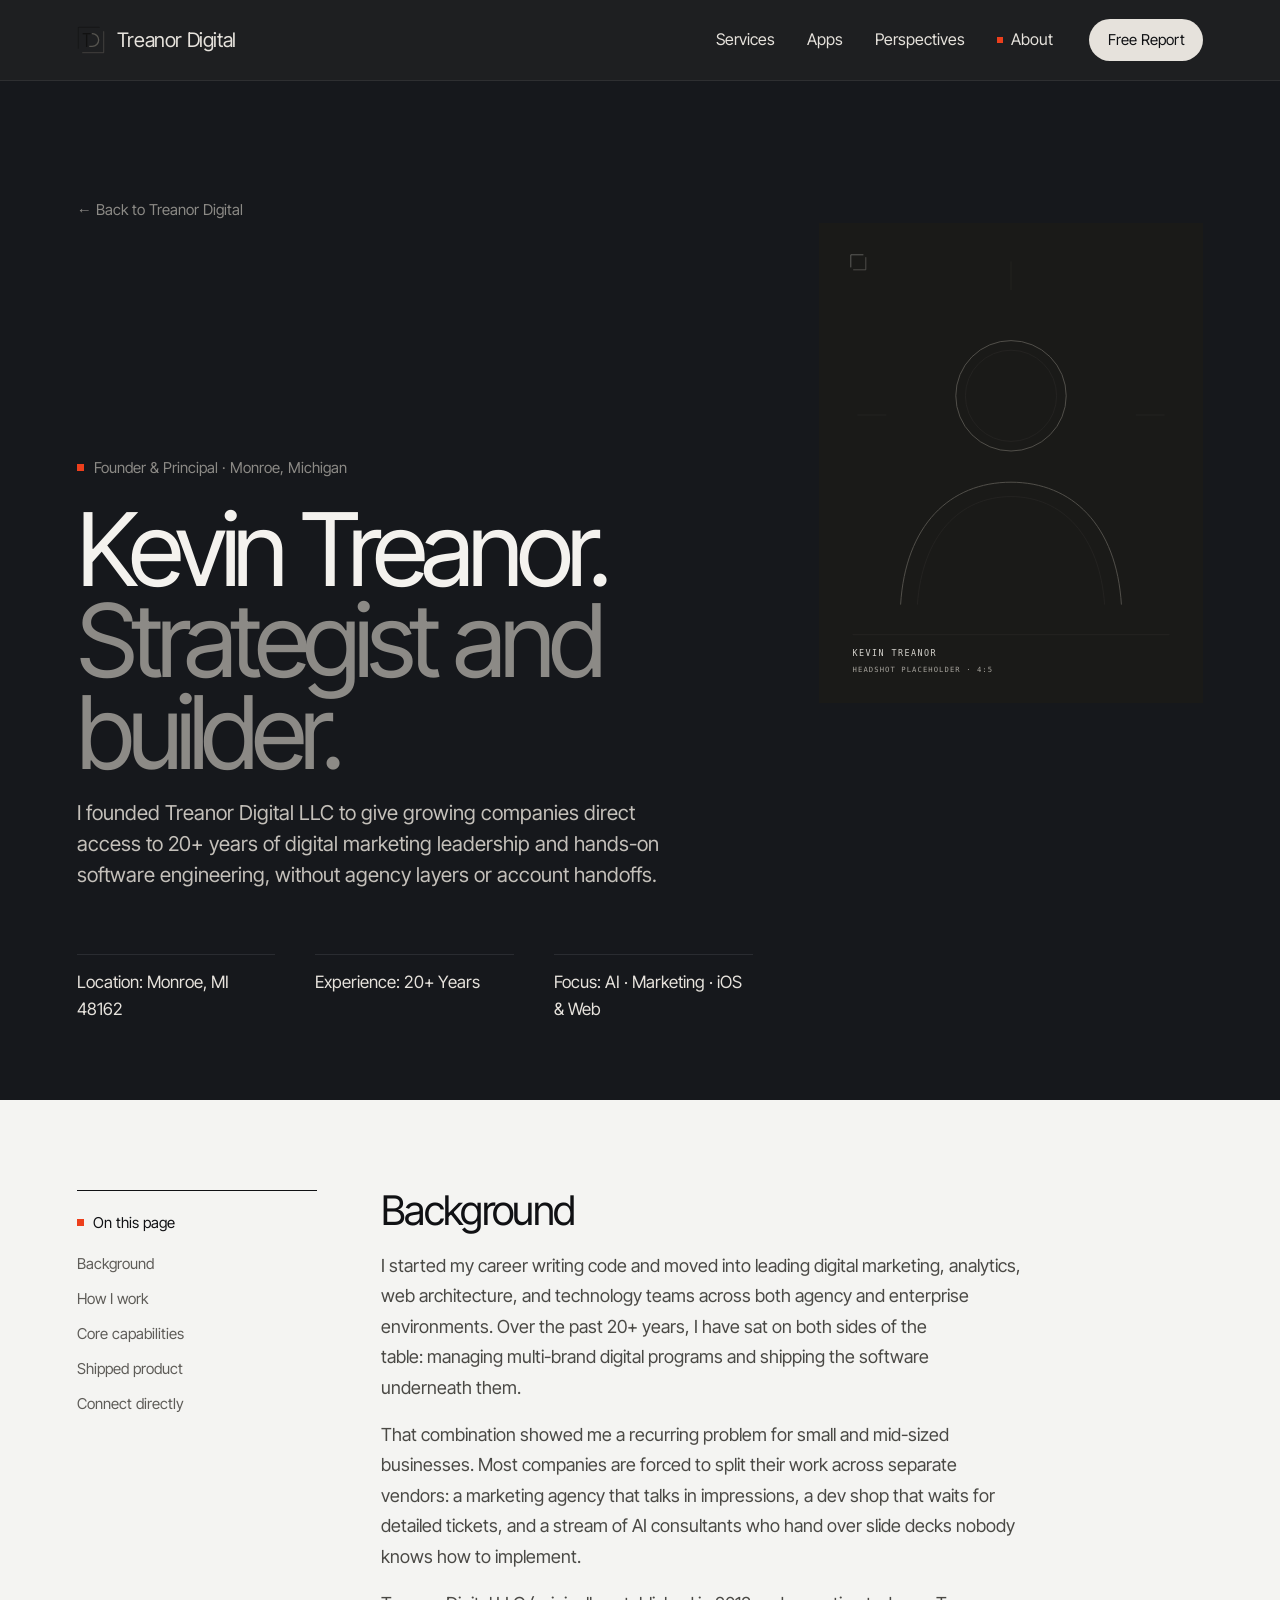
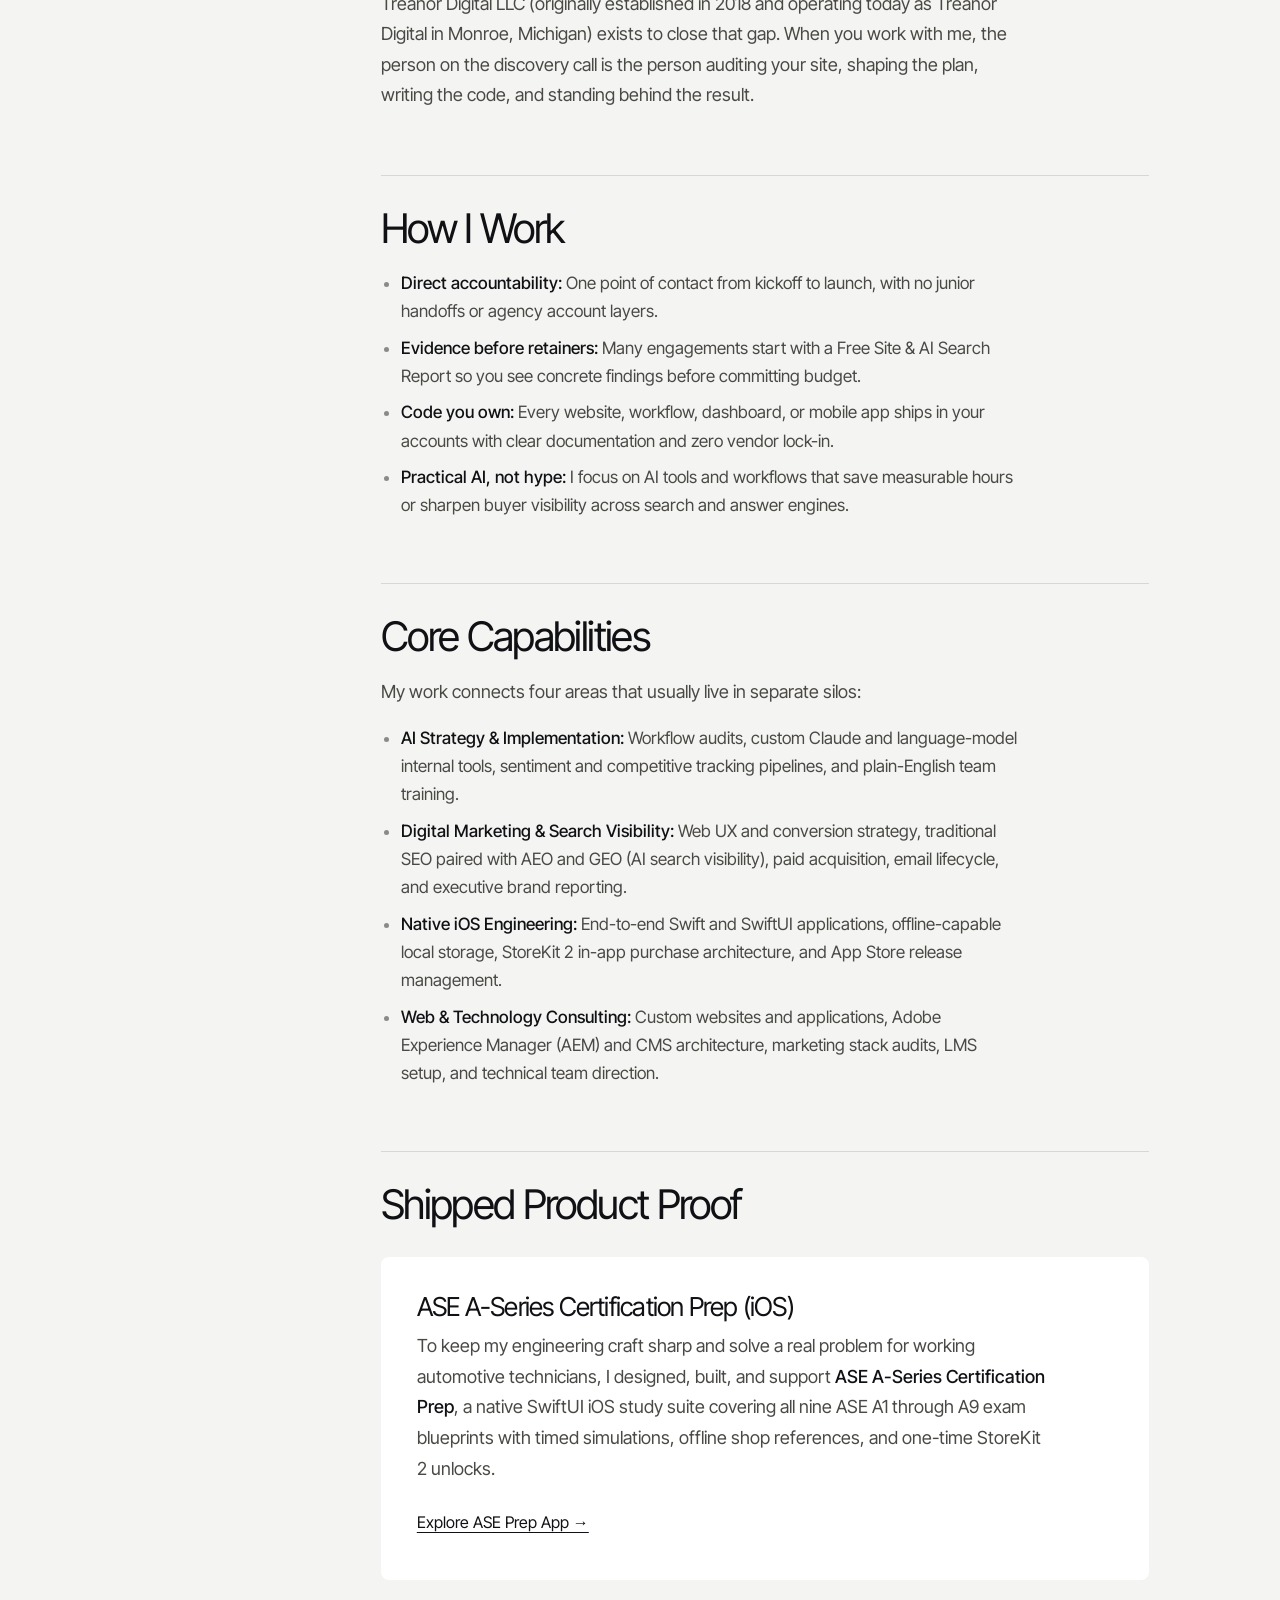
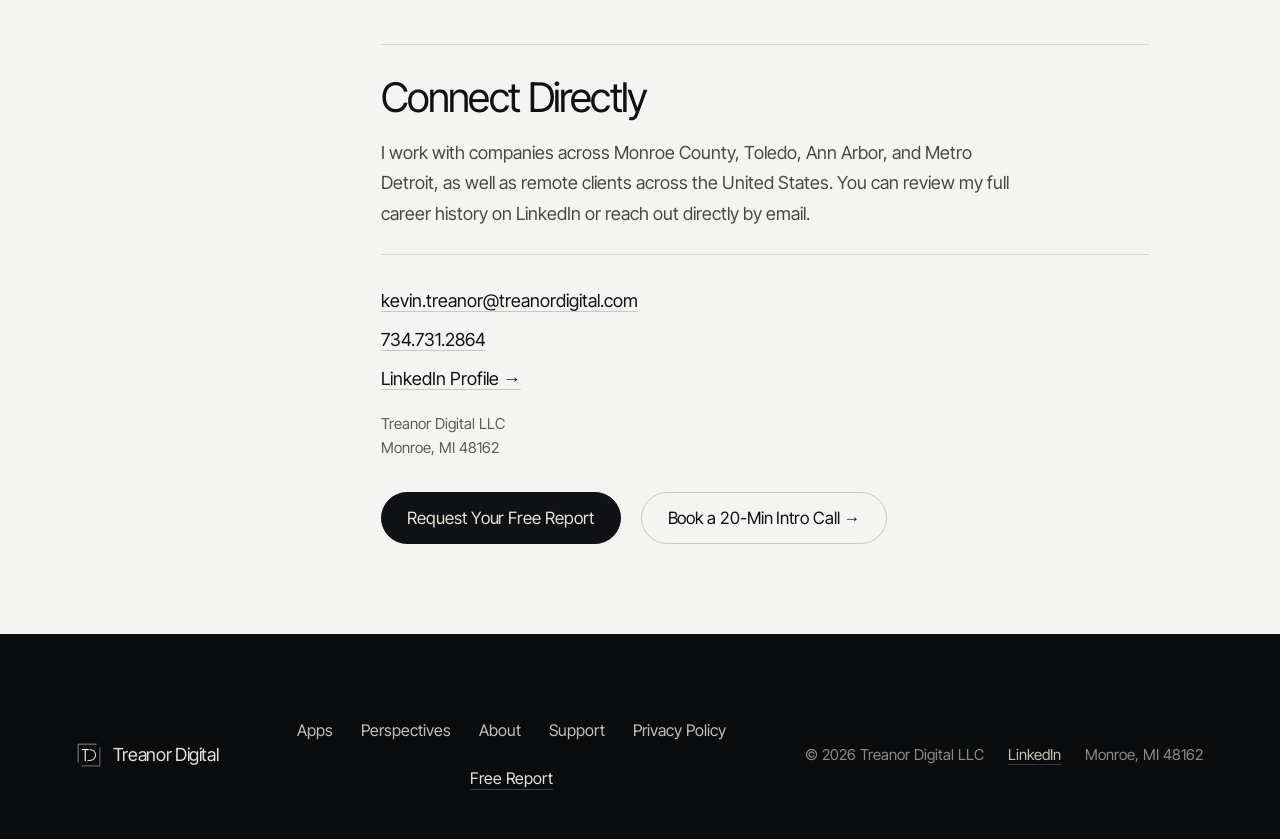
==== commit 4474606c: "Add /support/ page and treanorcorp.com 301 redirects - New /support/ ContactPage (email, phone, resp" ====
--- a/about/index.html
+++ b/about/index.html
@@ -4,7 +4,7 @@
   <meta charset="UTF-8" />
   <meta name="viewport" content="width=device-width, initial-scale=1.0" />
   <title>About Kevin Treanor | Founder &amp; Principal | Treanor Digital</title>
-  <meta name="description" content="Kevin Treanor is the founder of Treanor Digital LLC in Monroe, MI. 30 years in digital, 20 in Detroit automotive, spanning AI implementation, marketing, web, and iOS." />
+  <meta name="description" content="Kevin Treanor is the founder of Treanor Digital LLC in Monroe, MI. 20+ years across agency and enterprise digital teams spanning AI implementation, marketing, web, and iOS." />
   <link rel="canonical" href="https://www.treanordigital.com/about/" />
   <link rel="icon" href="../favicon.ico" sizes="any" />
   <link rel="icon" type="image/svg+xml" href="../favicon.svg" />
@@ -16,17 +16,17 @@
   <meta property="og:site_name" content="Treanor Digital" />
   <meta property="og:url" content="https://www.treanordigital.com/about/" />
   <meta property="og:title" content="About Kevin Treanor | Treanor Digital" />
-  <meta property="og:description" content="Founder and Principal of Treanor Digital LLC in Monroe, MI. 30 years in digital marketing strategy and hands-on software engineering, 20 in Detroit automotive." />
+  <meta property="og:description" content="Founder and Principal of Treanor Digital LLC in Monroe, MI. 20+ years leading digital marketing strategy and hands-on software engineering." />
   <meta property="og:image" content="https://www.treanordigital.com/og-image.png" />
 
   <!-- Twitter Card -->
   <meta name="twitter:card" content="summary_large_image" />
   <meta name="twitter:title" content="About Kevin Treanor | Treanor Digital" />
-  <meta name="twitter:description" content="30 years in digital, 20 in Detroit automotive, spanning AI, marketing, web platforms, and native iOS apps." />
+  <meta name="twitter:description" content="20+ years across agency and enterprise digital teams spanning AI, marketing, web platforms, and native iOS apps." />
   <meta name="twitter:image" content="https://www.treanordigital.com/og-image.png" />
 
   <!-- Self-Hosted Hero Font Preload -->
-  <link rel="preload" href="../assets/fonts/inter-tight-var.woff2" as="font" type="font/woff2" crossorigin />
+  <link rel="preload" href="../assets/fonts/cormorant-garamond-var.woff2" as="font" type="font/woff2" crossorigin />
 
   <link rel="stylesheet" href="../assets/style.css" />
 
@@ -51,7 +51,7 @@
         "name": "Kevin Treanor",
         "jobTitle": "Founder & Principal",
         "url": "https://www.treanordigital.com/about/",
-        "description": "Digital marketing leader and former software developer with 30 years in digital, 20 of them in Detroit automotive. Founder of Treanor Digital LLC in Monroe, Michigan.",
+        "description": "Digital marketing leader and former software developer with 20+ years across agency and enterprise digital teams. Founder of Treanor Digital LLC in Monroe, Michigan.",
         "email": "kevin.treanor@treanordigital.com",
         "telephone": "+1-734-731-2864",
         "worksFor": { "@id": "https://www.treanordigital.com/#org" },
@@ -70,10 +70,7 @@
           "Swift",
           "SwiftUI",
           "StoreKit 2",
-          "Adobe Experience Manager",
-          "Automotive digital marketing",
-          "Automotive aftermarket",
-          "Onshore and offshore team leadership"
+          "Adobe Experience Manager"
         ],
         "sameAs": [
           "https://www.linkedin.com/in/kevin-m-treanor/"
@@ -105,11 +102,16 @@
   <header class="site-header">
     <div class="container header-inner">
       <a href="../" class="brand-link" aria-label="Treanor Digital Home">
-        <svg class="td-mark brand-mark" width="30" height="30" viewBox="0 0 30 30" aria-hidden="true">
-          <rect class="td-mark-square" x="2" y="2" width="3.2" height="3.2"/>
-          <path class="td-mark-letters" pathLength="100" d="M5 9h11M10.5 9v14M16 9h3a7 7 0 0 1 0 14h-3z"/>
+        <svg class="brand-mark" width="28" height="28" viewBox="0 0 64 64" fill="none" aria-hidden="true">
+          <path class="mark-frame mark-frame-tl" pathLength="100" d="M3 52 V3 H52" stroke="#111111" stroke-width="1.4"/>
+          <path class="mark-frame mark-frame-br" pathLength="100" d="M12 61 H61 V12" stroke="#575550" stroke-width="1.4"/>
+          <g class="mark-letter mark-letter-t">
+            <rect x="13" y="16" width="18" height="3" fill="#111111"/>
+            <rect x="20.5" y="19" width="3" height="29" fill="#111111"/>
+          </g>
+          <path class="mark-letter mark-letter-d" d="M34 16 H35 A16 16 0 0 1 35 48 H28 V45 H35 A13 13 0 0 0 35 19 H34 Z" fill="#575550"/>
         </svg>
-        <span class="brand-wordmark">treanor <span>digital</span></span>
+        <span class="brand-wordmark">Treanor Digital</span>
       </a>
 
       <nav class="site-nav" aria-label="Primary">
@@ -144,16 +146,19 @@
     <!-- Compact Atelier Noir Subpage Hero -->
     <section class="band-noir subpage-hero">
       <div class="container">
+        <div class="subpage-crumb">
+          <a href="../">&larr; Back to Treanor Digital</a>
+        </div>
         <div class="about-hero-grid">
           <div>
             <p class="eyebrow">Founder &amp; Principal · Monroe, Michigan</p>
             <h1 id="main-content" tabindex="-1">Kevin Treanor.<br /><em>Strategist and builder.</em></h1>
             <p class="lead" style="margin-top:1.25rem; margin-bottom:0;">
-              I founded Treanor Digital LLC to give growing companies direct access to 30 years of digital marketing leadership and hands-on software engineering, without agency layers or account handoffs.
+              I founded Treanor Digital LLC to give growing companies direct access to 20+ years of digital marketing leadership and hands-on software engineering, without agency layers or account handoffs.
             </p>
             <div class="subpage-meta">
               <span>Location: Monroe, MI 48162</span>
-              <span>Experience: 30 Years</span>
+              <span>Experience: 20+ Years</span>
               <span>Focus: AI · Marketing · iOS &amp; Web</span>
             </div>
           </div>
@@ -173,99 +178,6 @@
     </section>
 
     <!-- Editorial Bio & Capabilities -->
-    <!-- EXPERIENCE · CAREER HISTORY -->
-    <section id="experience" class="band-paper section experience" aria-labelledby="experience-heading">
-      <div class="container">
-        <div class="display-header reveal-item">
-          <p class="display-word" aria-hidden="true">Experience</p>
-          <div class="display-aside">
-            <p class="eyebrow">Automotive &amp; Enterprise</p>
-            <h2 id="experience-heading">Thirty years in digital. <em>Twenty in Detroit automotive.</em></h2>
-            <p class="lead">
-              I started as a developer and architect in Boston, then spent two decades in Detroit building and running digital programs for automakers, aftermarket brands and global enterprises. Today I bring that same work to growing companies.
-            </p>
-          </div>
-        </div>
-
-        <ul class="exp-stats reveal-item" role="list">
-          <li><span class="exp-stat-num">30</span><span class="exp-stat-label">Years in digital, from code to strategy</span></li>
-          <li><span class="exp-stat-num">20</span><span class="exp-stat-label">Years in Detroit automotive</span></li>
-          <li><span class="exp-stat-num"><small>Up to</small> 30</span><span class="exp-stat-label">People led across onshore and offshore teams</span></li>
-          <li><span class="exp-stat-num">11</span><span class="exp-stat-label">Aftermarket brand sites I run today</span></li>
-        </ul>
-
-        <div class="exp-names reveal-item">
-          <p class="exp-names-label">Clients and employers</p>
-          <ul class="exp-name-row" role="list">
-            <li>Ford</li>
-            <li>General Motors</li>
-            <li>DRiV</li>
-            <li>AstraZeneca</li>
-            <li>La-Z-Boy</li>
-          </ul>
-        </div>
-
-        <div class="exp-rows">
-          <article class="exp-row reveal-item">
-            <span class="row-num" aria-hidden="true">01</span>
-            <div class="exp-when">
-              <span class="exp-period">Today</span>
-              <span class="exp-place">Current role</span>
-            </div>
-            <div class="exp-body">
-              <h3>DRiV, the aftermarket division of Tenneco</h3>
-              <p class="exp-role">Product Manager, Digital Marketing</p>
-              <p>I own the websites for DRiV's 11 aftermarket brands, including MOOG, Monroe, Fel-Pro, Champion, Walker and Wagner.</p>
-            </div>
-          </article>
-
-          <article class="exp-row reveal-item">
-            <span class="row-num" aria-hidden="true">02</span>
-            <div class="exp-when">
-              <span class="exp-period">Detroit consulting</span>
-              <span class="exp-place">Automotive &amp; consumer</span>
-            </div>
-            <div class="exp-body">
-              <h3>Ford, General Motors &amp; La-Z-Boy</h3>
-              <p class="exp-role">Consulting, digital marketing &amp; web</p>
-              <p>For Ford, I worked on the Ford Performance brand and Ford's aftermarket parts site. For GM, I supported digital marketing across all of its brands. I also delivered digital work for La-Z-Boy.</p>
-            </div>
-          </article>
-
-          <article class="exp-row reveal-item">
-            <span class="row-num" aria-hidden="true">03</span>
-            <div class="exp-when">
-              <span class="exp-period">2 years</span>
-              <span class="exp-place">Global pharmaceutical</span>
-            </div>
-            <div class="exp-body">
-              <h3>AstraZeneca</h3>
-              <p class="exp-role">Consulting client</p>
-              <p>Two years on AstraZeneca's digital work, in an industry where accuracy, approvals and compliance shape every release. The same discipline carries into every project I take on.</p>
-            </div>
-          </article>
-
-          <article class="exp-row reveal-item">
-            <span class="row-num" aria-hidden="true">04</span>
-            <div class="exp-when">
-              <span class="exp-period">10 years</span>
-              <span class="exp-place">Boston, MA</span>
-            </div>
-            <div class="exp-body">
-              <h3>Developer &amp; architect</h3>
-              <p class="exp-role">Where it started</p>
-              <p>A decade writing code and architecting web applications before moving to the consulting side. It is why I still build what I recommend.</p>
-            </div>
-          </article>
-        </div>
-
-        <div class="exp-global reveal-item">
-          <p class="eyebrow">Global delivery</p>
-          <p class="exp-global-lead">I have spent much of my career leading teams of up to 30 people across onshore and offshore locations. I am at home running work across time zones, keeping handoffs clean and quality consistent wherever the team sits.</p>
-        </div>
-      </div>
-    </section>
-
     <section class="band-chalk section">
       <div class="container prose-layout">
         <aside class="toc-rail" aria-label="On this page">
@@ -282,7 +194,7 @@
         <article class="prose-body">
           <h2 id="background">Background</h2>
           <p>
-            I started my career writing code and moved into leading digital marketing, analytics, web architecture, and technology teams across both agency and enterprise environments. Over the past 30 years, I have sat on both sides of the table: managing multi-brand digital programs and shipping the software underneath them.
+            I started my career writing code and moved into leading digital marketing, analytics, web architecture, and technology teams across both agency and enterprise environments. Over the past 20+ years, I have sat on both sides of the table: managing multi-brand digital programs and shipping the software underneath them.
           </p>
           <p>
             That combination showed me a recurring problem for small and mid-sized businesses. Most companies are forced to split their work across separate vendors: a marketing agency that talks in impressions, a dev shop that waits for detailed tickets, and a stream of AI consultants who hand over slide decks nobody knows how to implement.
@@ -344,26 +256,23 @@
   </main>
 
   <footer class="band-noir site-footer">
-    <div class="container footer-sign">
-      <p class="display-word" aria-hidden="true">Let's <em>talk.</em></p>
-      <div class="btn-row">
-        <a href="https://calendar.app.google/w92oda354qmZFzJM7" target="_blank" rel="noopener noreferrer" class="btn btn-primary">Book a 20-min call</a>
-        <a href="../seo-aeo-geo-audit/" class="btn btn-text">Or start with the free report</a>
-      </div>
-    </div>
     <div class="container footer-inner">
       <a href="../" class="brand-link footer-brand" aria-label="Treanor Digital Home">
-        <svg class="td-mark brand-mark" width="26" height="26" viewBox="0 0 30 30" aria-hidden="true">
-          <rect class="td-mark-square" x="2" y="2" width="3.2" height="3.2"/>
-          <path class="td-mark-letters" pathLength="100" d="M5 9h11M10.5 9v14M16 9h3a7 7 0 0 1 0 14h-3z"/>
+        <svg width="24" height="24" viewBox="0 0 64 64" fill="none" aria-hidden="true">
+          <path d="M3 52 V3 H52" stroke="#F8F8F6" stroke-width="1.4"/>
+          <path d="M12 61 H61 V12" stroke="#D4D2CC" stroke-width="1.4"/>
+          <rect x="13" y="16" width="18" height="3" fill="#F8F8F6"/>
+          <rect x="20.5" y="19" width="3" height="29" fill="#F8F8F6"/>
+          <path d="M34 16 H35 A16 16 0 0 1 35 48 H28 V45 H35 A13 13 0 0 0 35 19 H34 Z" fill="#D4D2CC"/>
         </svg>
-        <span class="brand-wordmark">treanor <span>digital</span></span>
+        <span class="brand-wordmark">Treanor Digital</span>
       </a>
 
       <nav class="footer-nav" aria-label="Footer">
         <a href="../apps/ase-prep/">Apps</a>
         <a href="../perspectives/">Perspectives</a>
         <a href="./" aria-current="page">About</a>
+        <a href="../support/">Support</a>
         <a href="../privacy/">Privacy Policy</a>
         <a href="../seo-aeo-geo-audit/" class="footer-cta">Free Report</a>
       </nav>
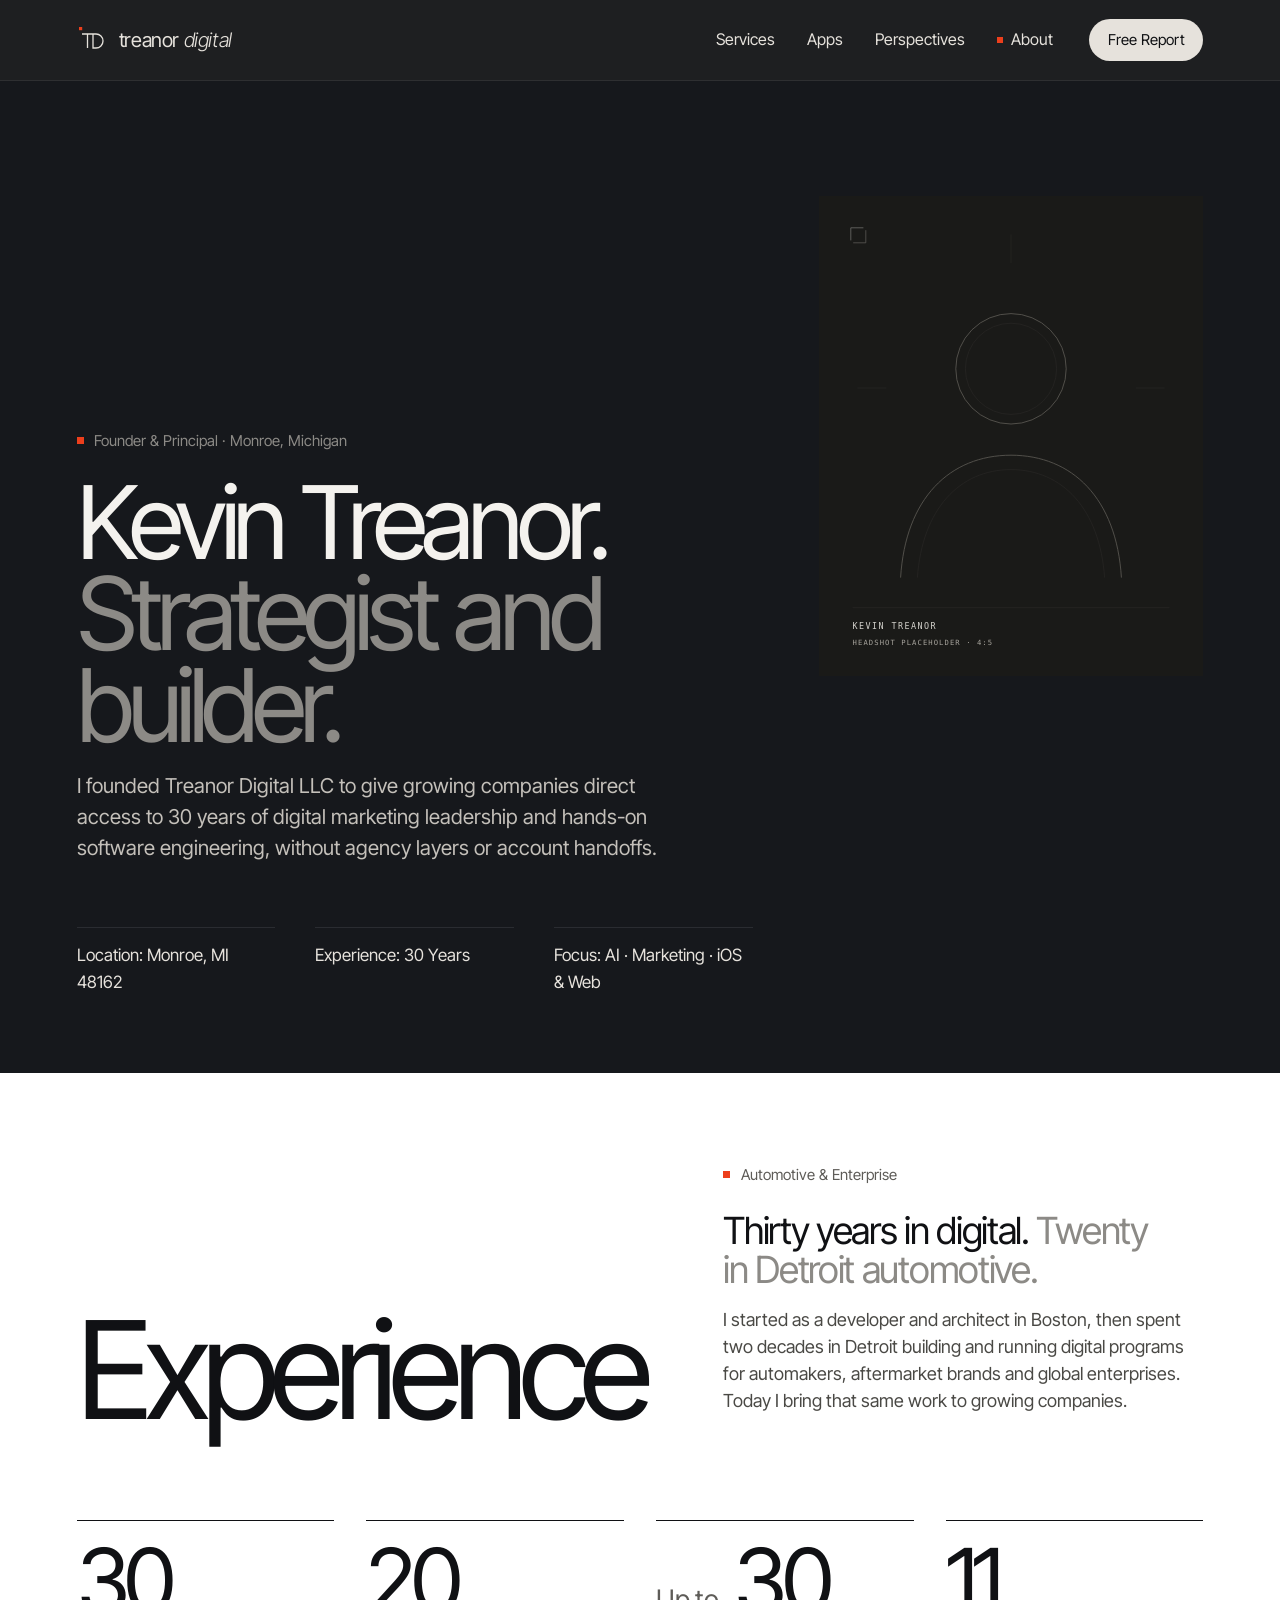
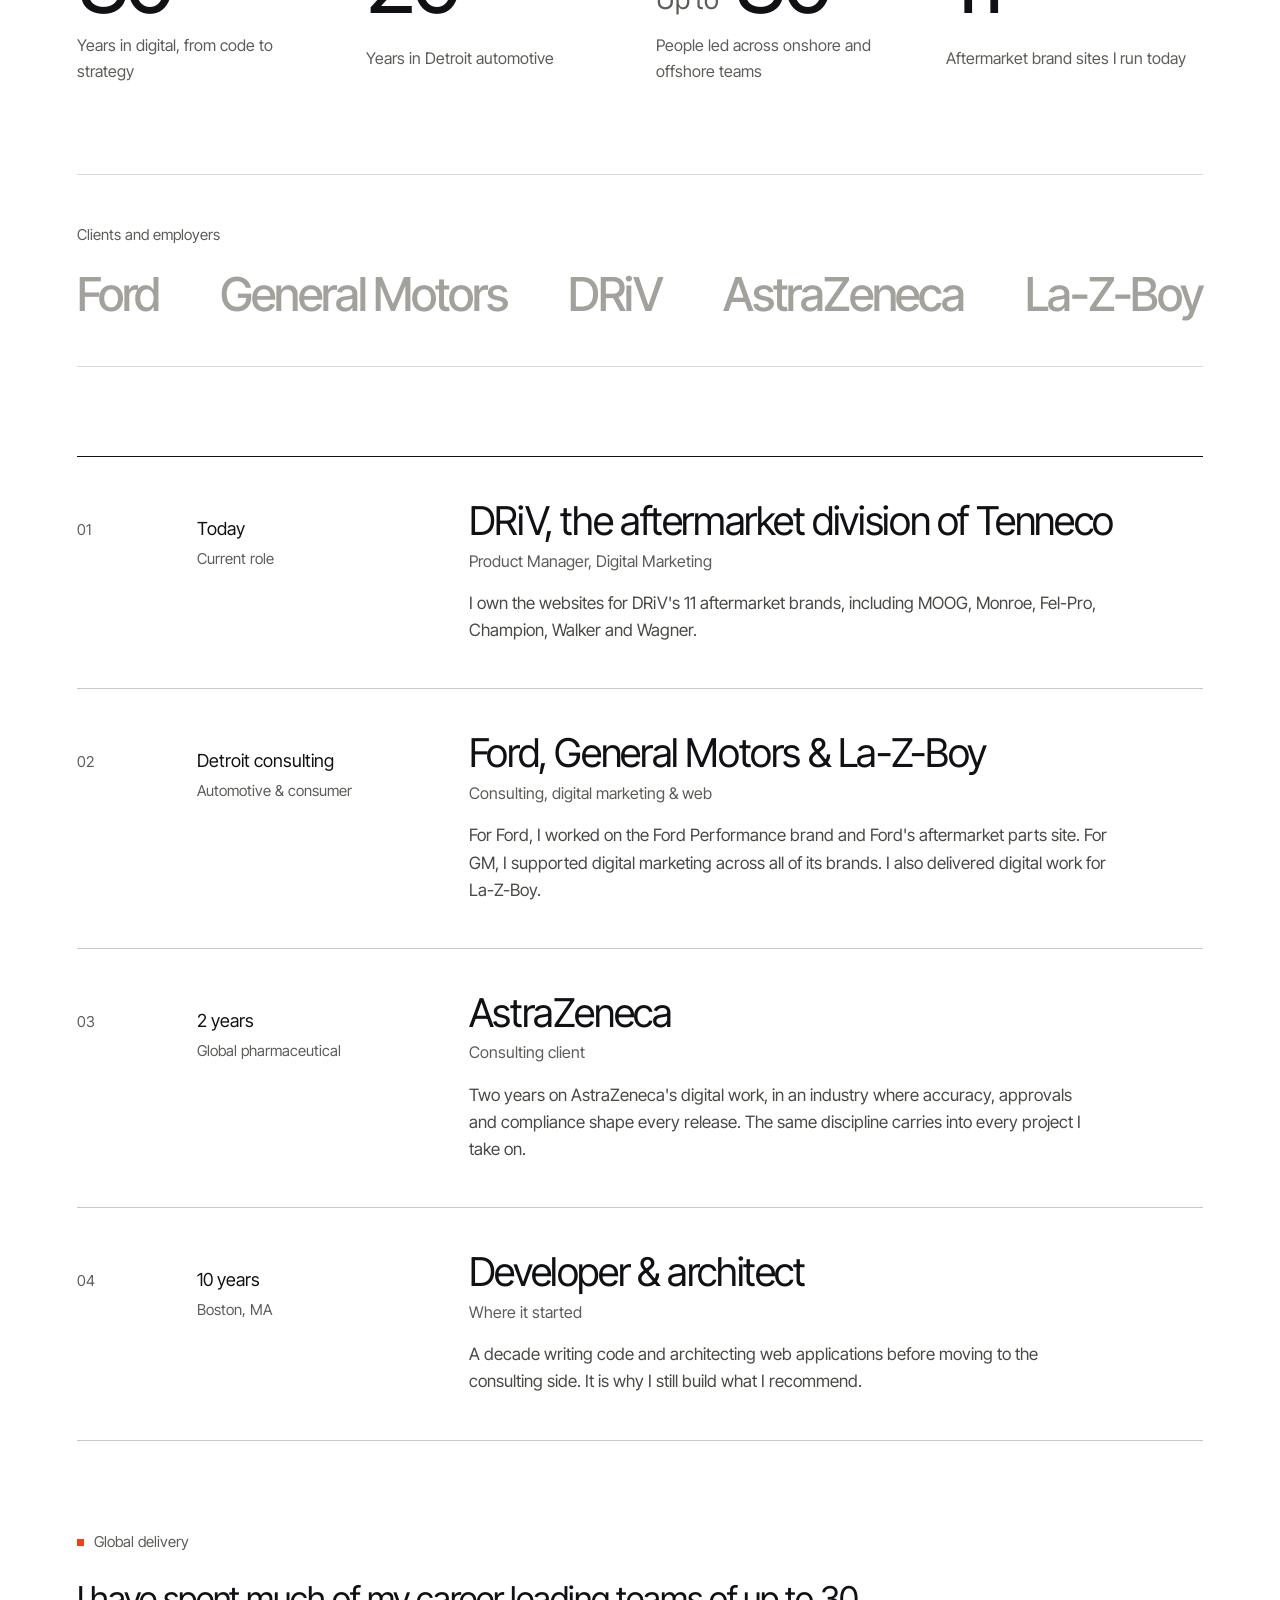
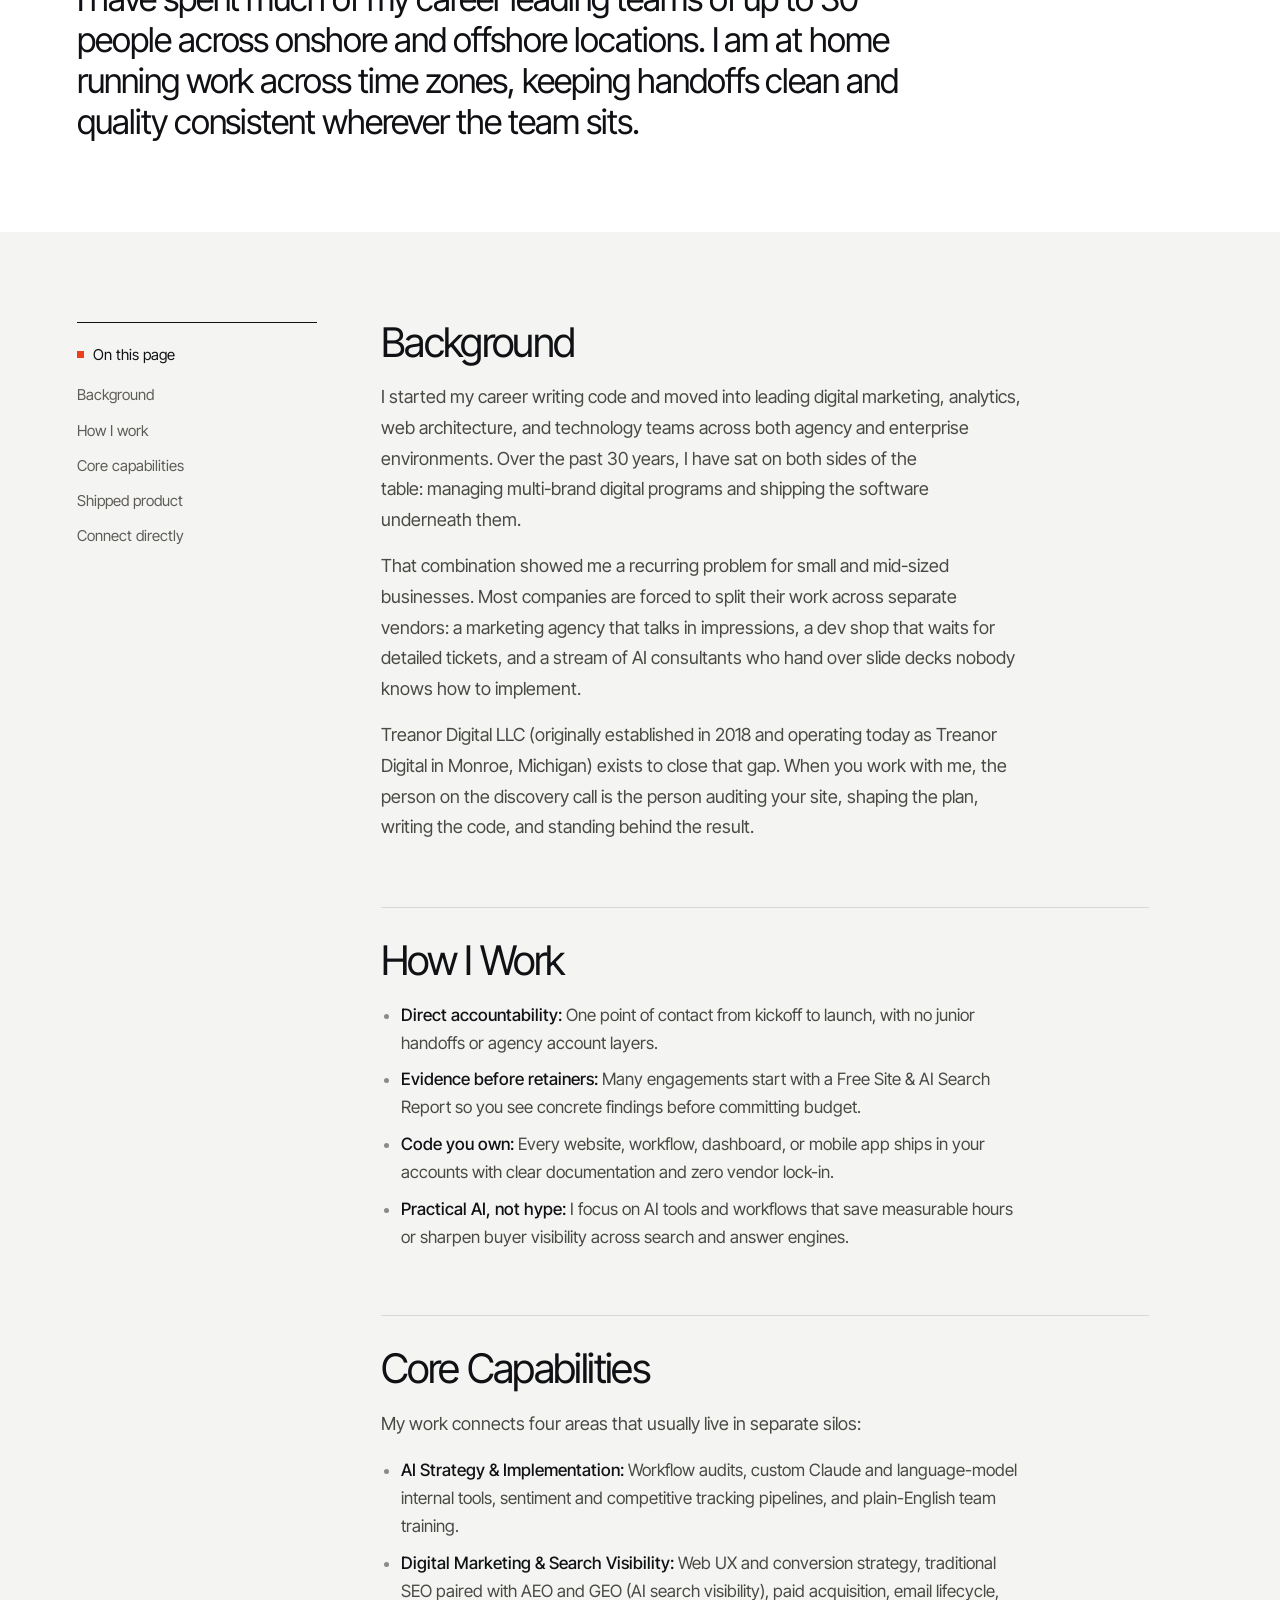
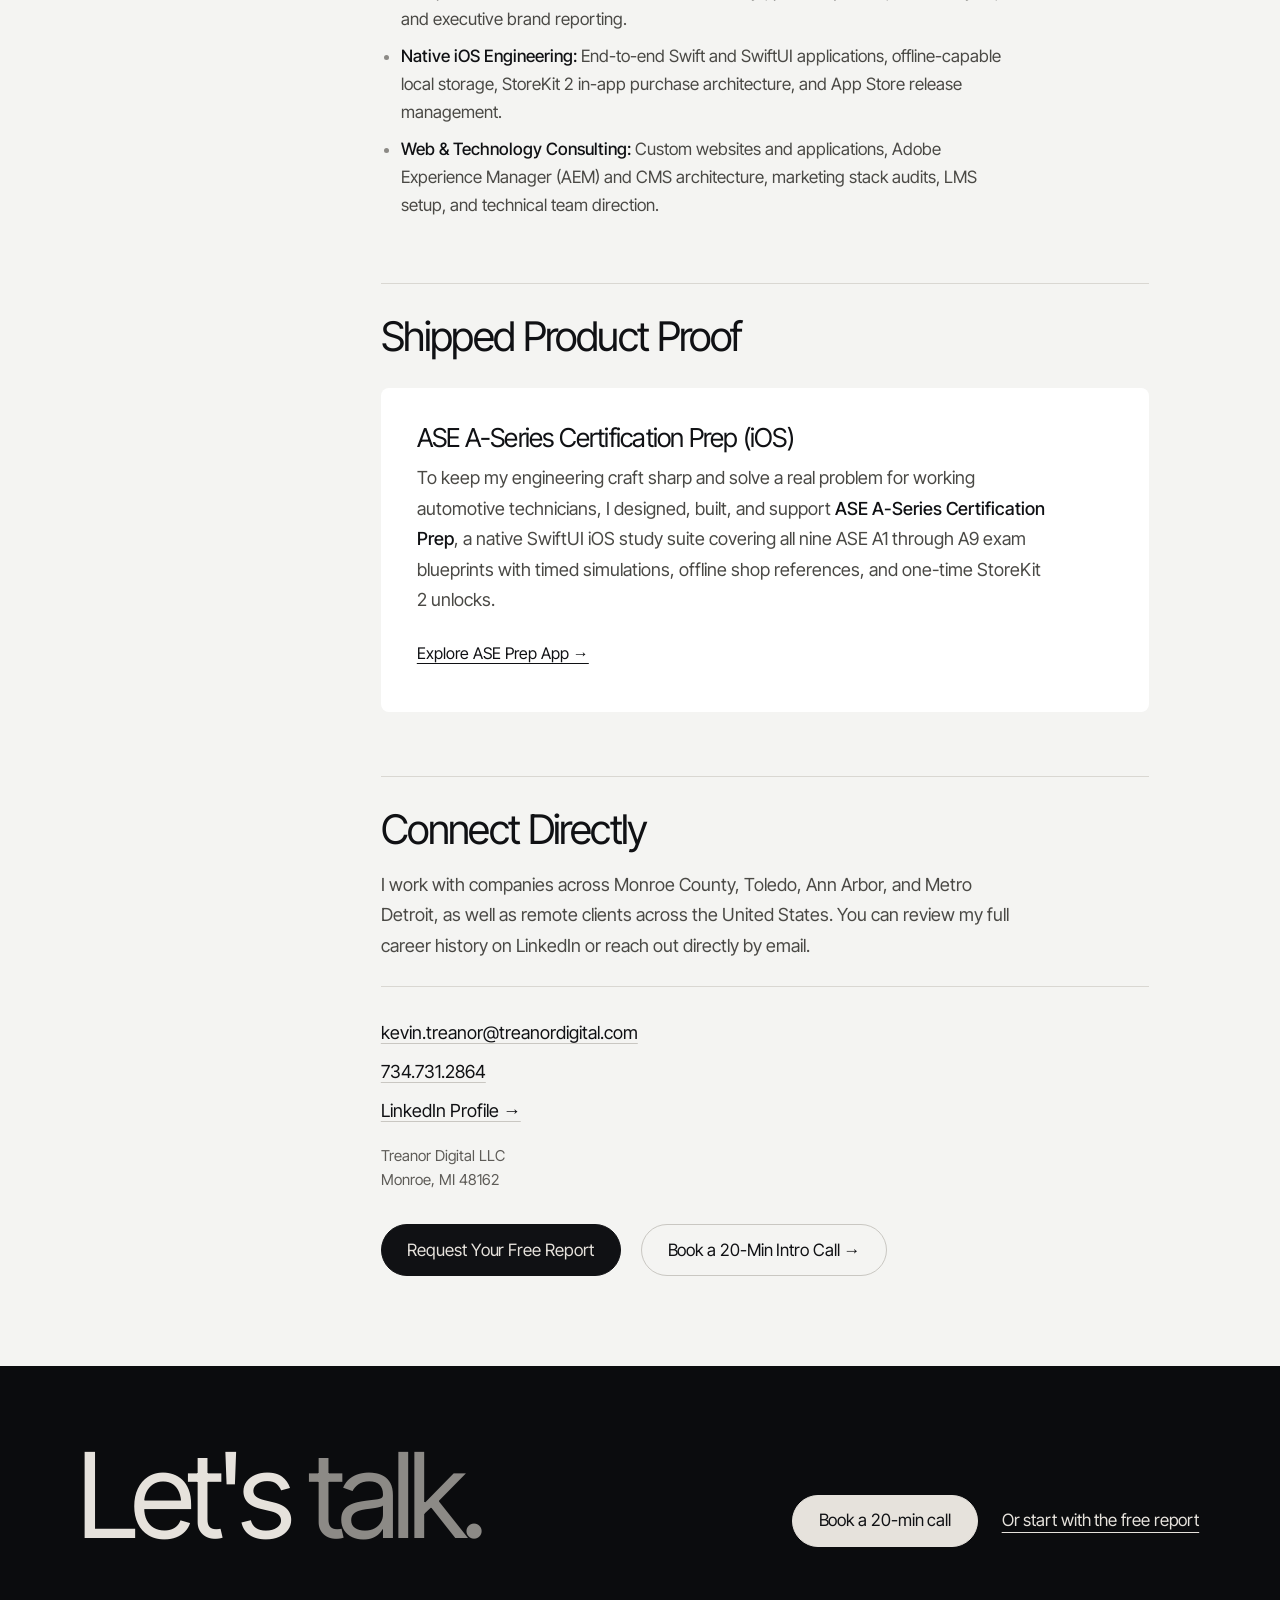
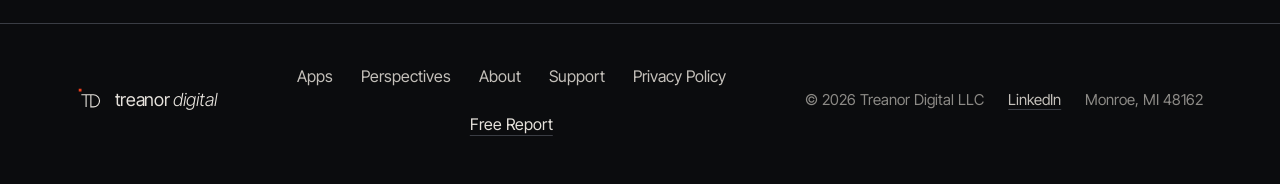
==== commit c7ac21fe: "Merge main (support page, treanorcorp.com redirects) into exo-redesign Support page converted to the" ====
--- a/about/index.html
+++ b/about/index.html
@@ -4,7 +4,7 @@
   <meta charset="UTF-8" />
   <meta name="viewport" content="width=device-width, initial-scale=1.0" />
   <title>About Kevin Treanor | Founder &amp; Principal | Treanor Digital</title>
-  <meta name="description" content="Kevin Treanor is the founder of Treanor Digital LLC in Monroe, MI. 20+ years across agency and enterprise digital teams spanning AI implementation, marketing, web, and iOS." />
+  <meta name="description" content="Kevin Treanor is the founder of Treanor Digital LLC in Monroe, MI. 30 years in digital, 20 in Detroit automotive, spanning AI implementation, marketing, web, and iOS." />
   <link rel="canonical" href="https://www.treanordigital.com/about/" />
   <link rel="icon" href="../favicon.ico" sizes="any" />
   <link rel="icon" type="image/svg+xml" href="../favicon.svg" />
@@ -16,17 +16,17 @@
   <meta property="og:site_name" content="Treanor Digital" />
   <meta property="og:url" content="https://www.treanordigital.com/about/" />
   <meta property="og:title" content="About Kevin Treanor | Treanor Digital" />
-  <meta property="og:description" content="Founder and Principal of Treanor Digital LLC in Monroe, MI. 20+ years leading digital marketing strategy and hands-on software engineering." />
+  <meta property="og:description" content="Founder and Principal of Treanor Digital LLC in Monroe, MI. 30 years in digital marketing strategy and hands-on software engineering, 20 in Detroit automotive." />
   <meta property="og:image" content="https://www.treanordigital.com/og-image.png" />
 
   <!-- Twitter Card -->
   <meta name="twitter:card" content="summary_large_image" />
   <meta name="twitter:title" content="About Kevin Treanor | Treanor Digital" />
-  <meta name="twitter:description" content="20+ years across agency and enterprise digital teams spanning AI, marketing, web platforms, and native iOS apps." />
+  <meta name="twitter:description" content="30 years in digital, 20 in Detroit automotive, spanning AI, marketing, web platforms, and native iOS apps." />
   <meta name="twitter:image" content="https://www.treanordigital.com/og-image.png" />
 
   <!-- Self-Hosted Hero Font Preload -->
-  <link rel="preload" href="../assets/fonts/cormorant-garamond-var.woff2" as="font" type="font/woff2" crossorigin />
+  <link rel="preload" href="../assets/fonts/inter-tight-var.woff2" as="font" type="font/woff2" crossorigin />
 
   <link rel="stylesheet" href="../assets/style.css" />
 
@@ -51,7 +51,7 @@
         "name": "Kevin Treanor",
         "jobTitle": "Founder & Principal",
         "url": "https://www.treanordigital.com/about/",
-        "description": "Digital marketing leader and former software developer with 20+ years across agency and enterprise digital teams. Founder of Treanor Digital LLC in Monroe, Michigan.",
+        "description": "Digital marketing leader and former software developer with 30 years in digital, 20 of them in Detroit automotive. Founder of Treanor Digital LLC in Monroe, Michigan.",
         "email": "kevin.treanor@treanordigital.com",
         "telephone": "+1-734-731-2864",
         "worksFor": { "@id": "https://www.treanordigital.com/#org" },
@@ -70,7 +70,10 @@
           "Swift",
           "SwiftUI",
           "StoreKit 2",
-          "Adobe Experience Manager"
+          "Adobe Experience Manager",
+          "Automotive digital marketing",
+          "Automotive aftermarket",
+          "Onshore and offshore team leadership"
         ],
         "sameAs": [
           "https://www.linkedin.com/in/kevin-m-treanor/"
@@ -102,16 +105,11 @@
   <header class="site-header">
     <div class="container header-inner">
       <a href="../" class="brand-link" aria-label="Treanor Digital Home">
-        <svg class="brand-mark" width="28" height="28" viewBox="0 0 64 64" fill="none" aria-hidden="true">
-          <path class="mark-frame mark-frame-tl" pathLength="100" d="M3 52 V3 H52" stroke="#111111" stroke-width="1.4"/>
-          <path class="mark-frame mark-frame-br" pathLength="100" d="M12 61 H61 V12" stroke="#575550" stroke-width="1.4"/>
-          <g class="mark-letter mark-letter-t">
-            <rect x="13" y="16" width="18" height="3" fill="#111111"/>
-            <rect x="20.5" y="19" width="3" height="29" fill="#111111"/>
-          </g>
-          <path class="mark-letter mark-letter-d" d="M34 16 H35 A16 16 0 0 1 35 48 H28 V45 H35 A13 13 0 0 0 35 19 H34 Z" fill="#575550"/>
+        <svg class="td-mark brand-mark" width="30" height="30" viewBox="0 0 30 30" aria-hidden="true">
+          <rect class="td-mark-square" x="2" y="2" width="3.2" height="3.2"/>
+          <path class="td-mark-letters" pathLength="100" d="M5 9h11M10.5 9v14M16 9h3a7 7 0 0 1 0 14h-3z"/>
         </svg>
-        <span class="brand-wordmark">Treanor Digital</span>
+        <span class="brand-wordmark">treanor <span>digital</span></span>
       </a>
 
       <nav class="site-nav" aria-label="Primary">
@@ -146,19 +144,16 @@
     <!-- Compact Atelier Noir Subpage Hero -->
     <section class="band-noir subpage-hero">
       <div class="container">
-        <div class="subpage-crumb">
-          <a href="../">&larr; Back to Treanor Digital</a>
-        </div>
         <div class="about-hero-grid">
           <div>
             <p class="eyebrow">Founder &amp; Principal · Monroe, Michigan</p>
             <h1 id="main-content" tabindex="-1">Kevin Treanor.<br /><em>Strategist and builder.</em></h1>
             <p class="lead" style="margin-top:1.25rem; margin-bottom:0;">
-              I founded Treanor Digital LLC to give growing companies direct access to 20+ years of digital marketing leadership and hands-on software engineering, without agency layers or account handoffs.
+              I founded Treanor Digital LLC to give growing companies direct access to 30 years of digital marketing leadership and hands-on software engineering, without agency layers or account handoffs.
             </p>
             <div class="subpage-meta">
               <span>Location: Monroe, MI 48162</span>
-              <span>Experience: 20+ Years</span>
+              <span>Experience: 30 Years</span>
               <span>Focus: AI · Marketing · iOS &amp; Web</span>
             </div>
           </div>
@@ -178,6 +173,99 @@
     </section>
 
     <!-- Editorial Bio & Capabilities -->
+    <!-- EXPERIENCE · CAREER HISTORY -->
+    <section id="experience" class="band-paper section experience" aria-labelledby="experience-heading">
+      <div class="container">
+        <div class="display-header reveal-item">
+          <p class="display-word" aria-hidden="true">Experience</p>
+          <div class="display-aside">
+            <p class="eyebrow">Automotive &amp; Enterprise</p>
+            <h2 id="experience-heading">Thirty years in digital. <em>Twenty in Detroit automotive.</em></h2>
+            <p class="lead">
+              I started as a developer and architect in Boston, then spent two decades in Detroit building and running digital programs for automakers, aftermarket brands and global enterprises. Today I bring that same work to growing companies.
+            </p>
+          </div>
+        </div>
+
+        <ul class="exp-stats reveal-item" role="list">
+          <li><span class="exp-stat-num">30</span><span class="exp-stat-label">Years in digital, from code to strategy</span></li>
+          <li><span class="exp-stat-num">20</span><span class="exp-stat-label">Years in Detroit automotive</span></li>
+          <li><span class="exp-stat-num"><small>Up to</small> 30</span><span class="exp-stat-label">People led across onshore and offshore teams</span></li>
+          <li><span class="exp-stat-num">11</span><span class="exp-stat-label">Aftermarket brand sites I run today</span></li>
+        </ul>
+
+        <div class="exp-names reveal-item">
+          <p class="exp-names-label">Clients and employers</p>
+          <ul class="exp-name-row" role="list">
+            <li>Ford</li>
+            <li>General Motors</li>
+            <li>DRiV</li>
+            <li>AstraZeneca</li>
+            <li>La-Z-Boy</li>
+          </ul>
+        </div>
+
+        <div class="exp-rows">
+          <article class="exp-row reveal-item">
+            <span class="row-num" aria-hidden="true">01</span>
+            <div class="exp-when">
+              <span class="exp-period">Today</span>
+              <span class="exp-place">Current role</span>
+            </div>
+            <div class="exp-body">
+              <h3>DRiV, the aftermarket division of Tenneco</h3>
+              <p class="exp-role">Product Manager, Digital Marketing</p>
+              <p>I own the websites for DRiV's 11 aftermarket brands, including MOOG, Monroe, Fel-Pro, Champion, Walker and Wagner.</p>
+            </div>
+          </article>
+
+          <article class="exp-row reveal-item">
+            <span class="row-num" aria-hidden="true">02</span>
+            <div class="exp-when">
+              <span class="exp-period">Detroit consulting</span>
+              <span class="exp-place">Automotive &amp; consumer</span>
+            </div>
+            <div class="exp-body">
+              <h3>Ford, General Motors &amp; La-Z-Boy</h3>
+              <p class="exp-role">Consulting, digital marketing &amp; web</p>
+              <p>For Ford, I worked on the Ford Performance brand and Ford's aftermarket parts site. For GM, I supported digital marketing across all of its brands. I also delivered digital work for La-Z-Boy.</p>
+            </div>
+          </article>
+
+          <article class="exp-row reveal-item">
+            <span class="row-num" aria-hidden="true">03</span>
+            <div class="exp-when">
+              <span class="exp-period">2 years</span>
+              <span class="exp-place">Global pharmaceutical</span>
+            </div>
+            <div class="exp-body">
+              <h3>AstraZeneca</h3>
+              <p class="exp-role">Consulting client</p>
+              <p>Two years on AstraZeneca's digital work, in an industry where accuracy, approvals and compliance shape every release. The same discipline carries into every project I take on.</p>
+            </div>
+          </article>
+
+          <article class="exp-row reveal-item">
+            <span class="row-num" aria-hidden="true">04</span>
+            <div class="exp-when">
+              <span class="exp-period">10 years</span>
+              <span class="exp-place">Boston, MA</span>
+            </div>
+            <div class="exp-body">
+              <h3>Developer &amp; architect</h3>
+              <p class="exp-role">Where it started</p>
+              <p>A decade writing code and architecting web applications before moving to the consulting side. It is why I still build what I recommend.</p>
+            </div>
+          </article>
+        </div>
+
+        <div class="exp-global reveal-item">
+          <p class="eyebrow">Global delivery</p>
+          <p class="exp-global-lead">I have spent much of my career leading teams of up to 30 people across onshore and offshore locations. I am at home running work across time zones, keeping handoffs clean and quality consistent wherever the team sits.</p>
+        </div>
+      </div>
+    </section>
+
     <section class="band-chalk section">
       <div class="container prose-layout">
         <aside class="toc-rail" aria-label="On this page">
@@ -194,7 +282,7 @@
         <article class="prose-body">
           <h2 id="background">Background</h2>
           <p>
-            I started my career writing code and moved into leading digital marketing, analytics, web architecture, and technology teams across both agency and enterprise environments. Over the past 20+ years, I have sat on both sides of the table: managing multi-brand digital programs and shipping the software underneath them.
+            I started my career writing code and moved into leading digital marketing, analytics, web architecture, and technology teams across both agency and enterprise environments. Over the past 30 years, I have sat on both sides of the table: managing multi-brand digital programs and shipping the software underneath them.
           </p>
           <p>
             That combination showed me a recurring problem for small and mid-sized businesses. Most companies are forced to split their work across separate vendors: a marketing agency that talks in impressions, a dev shop that waits for detailed tickets, and a stream of AI consultants who hand over slide decks nobody knows how to implement.
@@ -256,16 +344,20 @@
   </main>
 
   <footer class="band-noir site-footer">
+    <div class="container footer-sign">
+      <p class="display-word" aria-hidden="true">Let's <em>talk.</em></p>
+      <div class="btn-row">
+        <a href="https://calendar.app.google/w92oda354qmZFzJM7" target="_blank" rel="noopener noreferrer" class="btn btn-primary">Book a 20-min call</a>
+        <a href="../seo-aeo-geo-audit/" class="btn btn-text">Or start with the free report</a>
+      </div>
+    </div>
     <div class="container footer-inner">
       <a href="../" class="brand-link footer-brand" aria-label="Treanor Digital Home">
-        <svg width="24" height="24" viewBox="0 0 64 64" fill="none" aria-hidden="true">
-          <path d="M3 52 V3 H52" stroke="#F8F8F6" stroke-width="1.4"/>
-          <path d="M12 61 H61 V12" stroke="#D4D2CC" stroke-width="1.4"/>
-          <rect x="13" y="16" width="18" height="3" fill="#F8F8F6"/>
-          <rect x="20.5" y="19" width="3" height="29" fill="#F8F8F6"/>
-          <path d="M34 16 H35 A16 16 0 0 1 35 48 H28 V45 H35 A13 13 0 0 0 35 19 H34 Z" fill="#D4D2CC"/>
+        <svg class="td-mark brand-mark" width="26" height="26" viewBox="0 0 30 30" aria-hidden="true">
+          <rect class="td-mark-square" x="2" y="2" width="3.2" height="3.2"/>
+          <path class="td-mark-letters" pathLength="100" d="M5 9h11M10.5 9v14M16 9h3a7 7 0 0 1 0 14h-3z"/>
         </svg>
-        <span class="brand-wordmark">Treanor Digital</span>
+        <span class="brand-wordmark">treanor <span>digital</span></span>
       </a>
 
       <nav class="footer-nav" aria-label="Footer">
--- a/assets/style.css
+++ b/assets/style.css
@@ -3166,3 +3166,7 @@
 #contact .split-layout {
   align-items: start;
 }
+
+.subpage-hero h1 + .lead {
+  margin-block-start: clamp(1.5rem, 3vw, 2.5rem);
+}
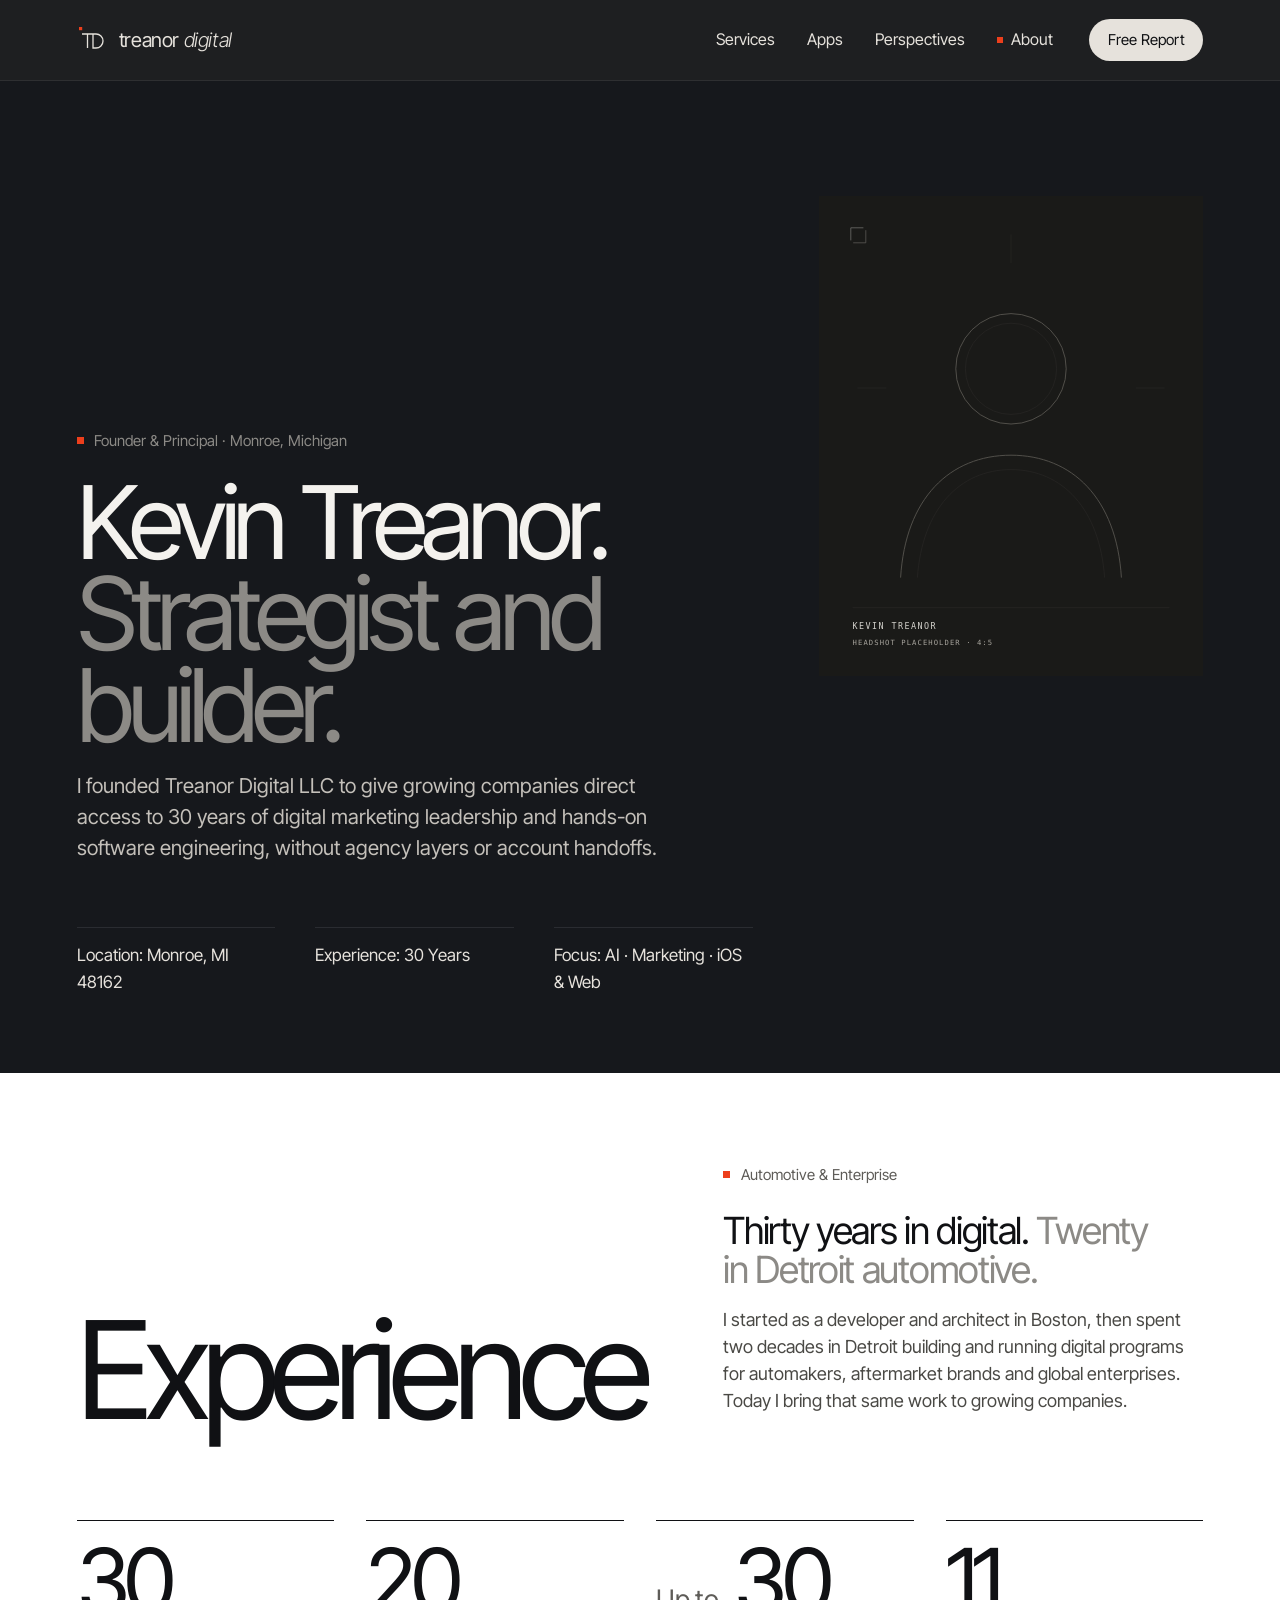
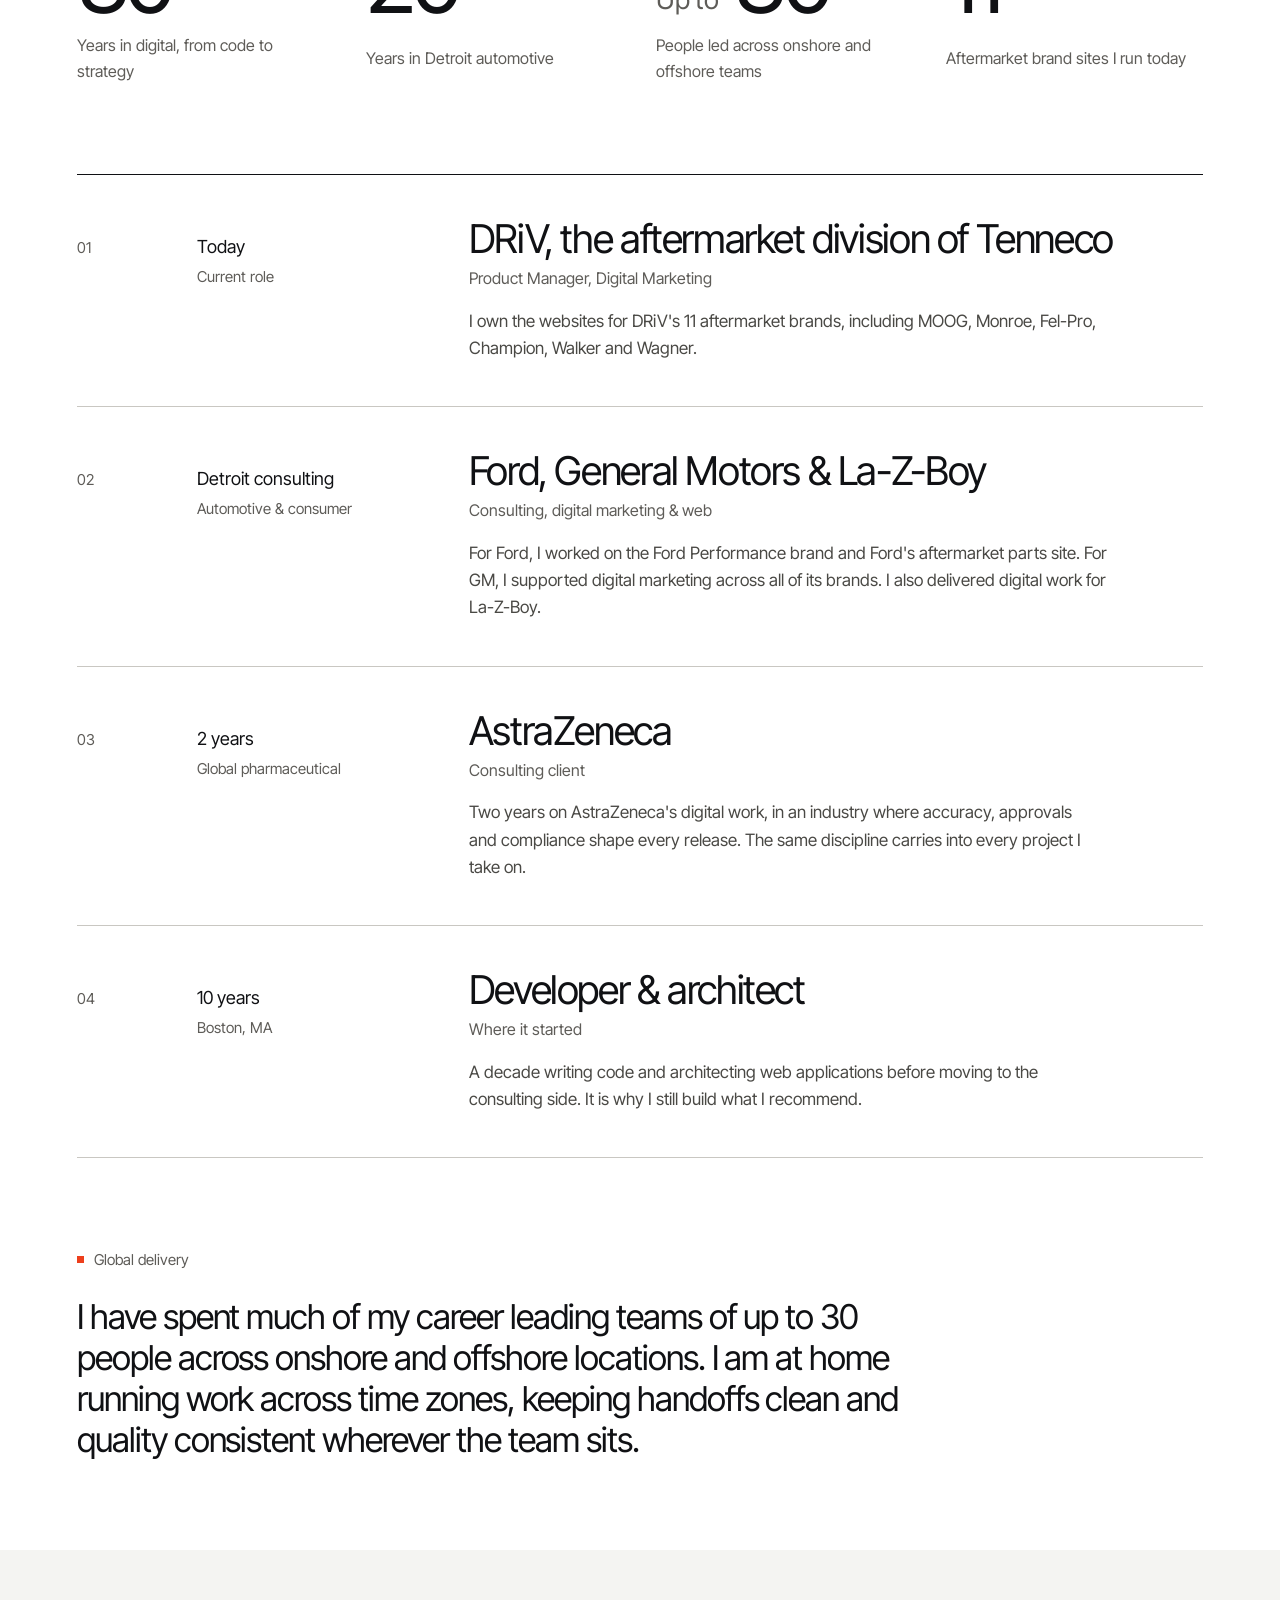
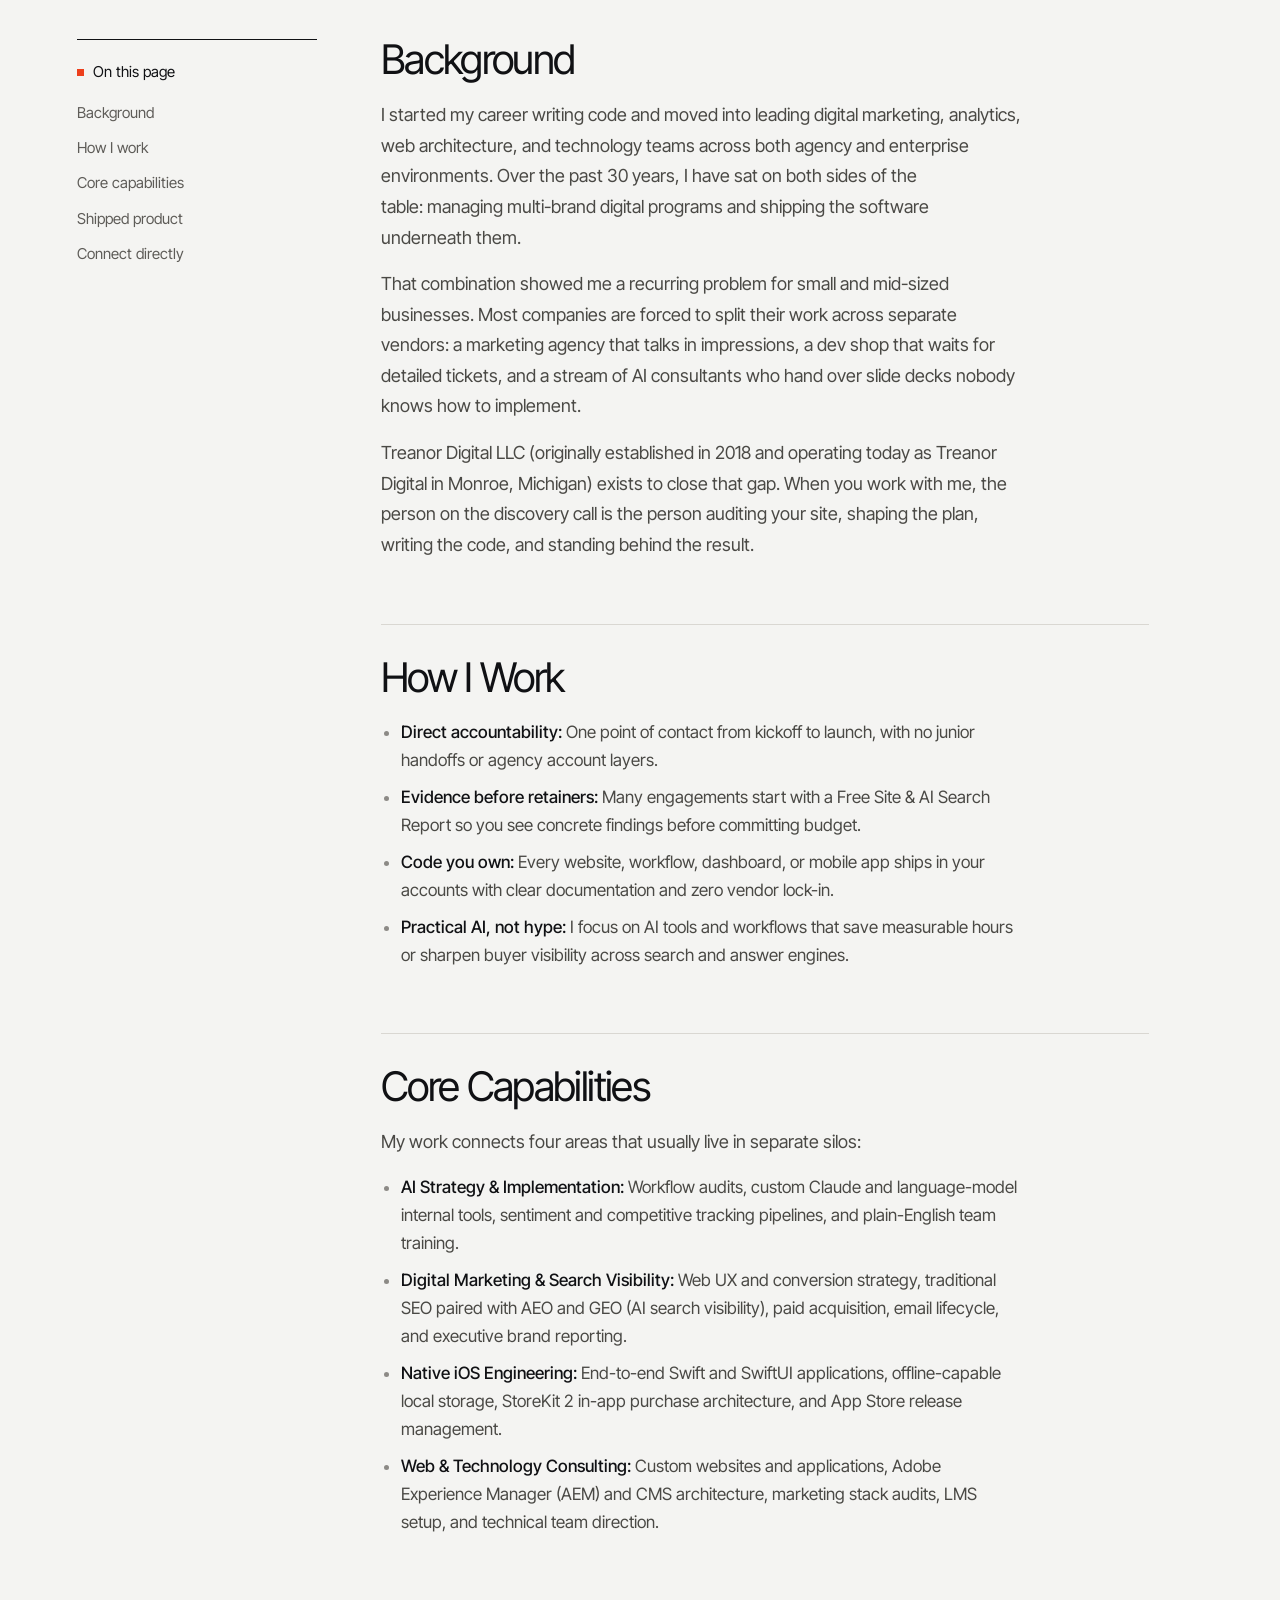
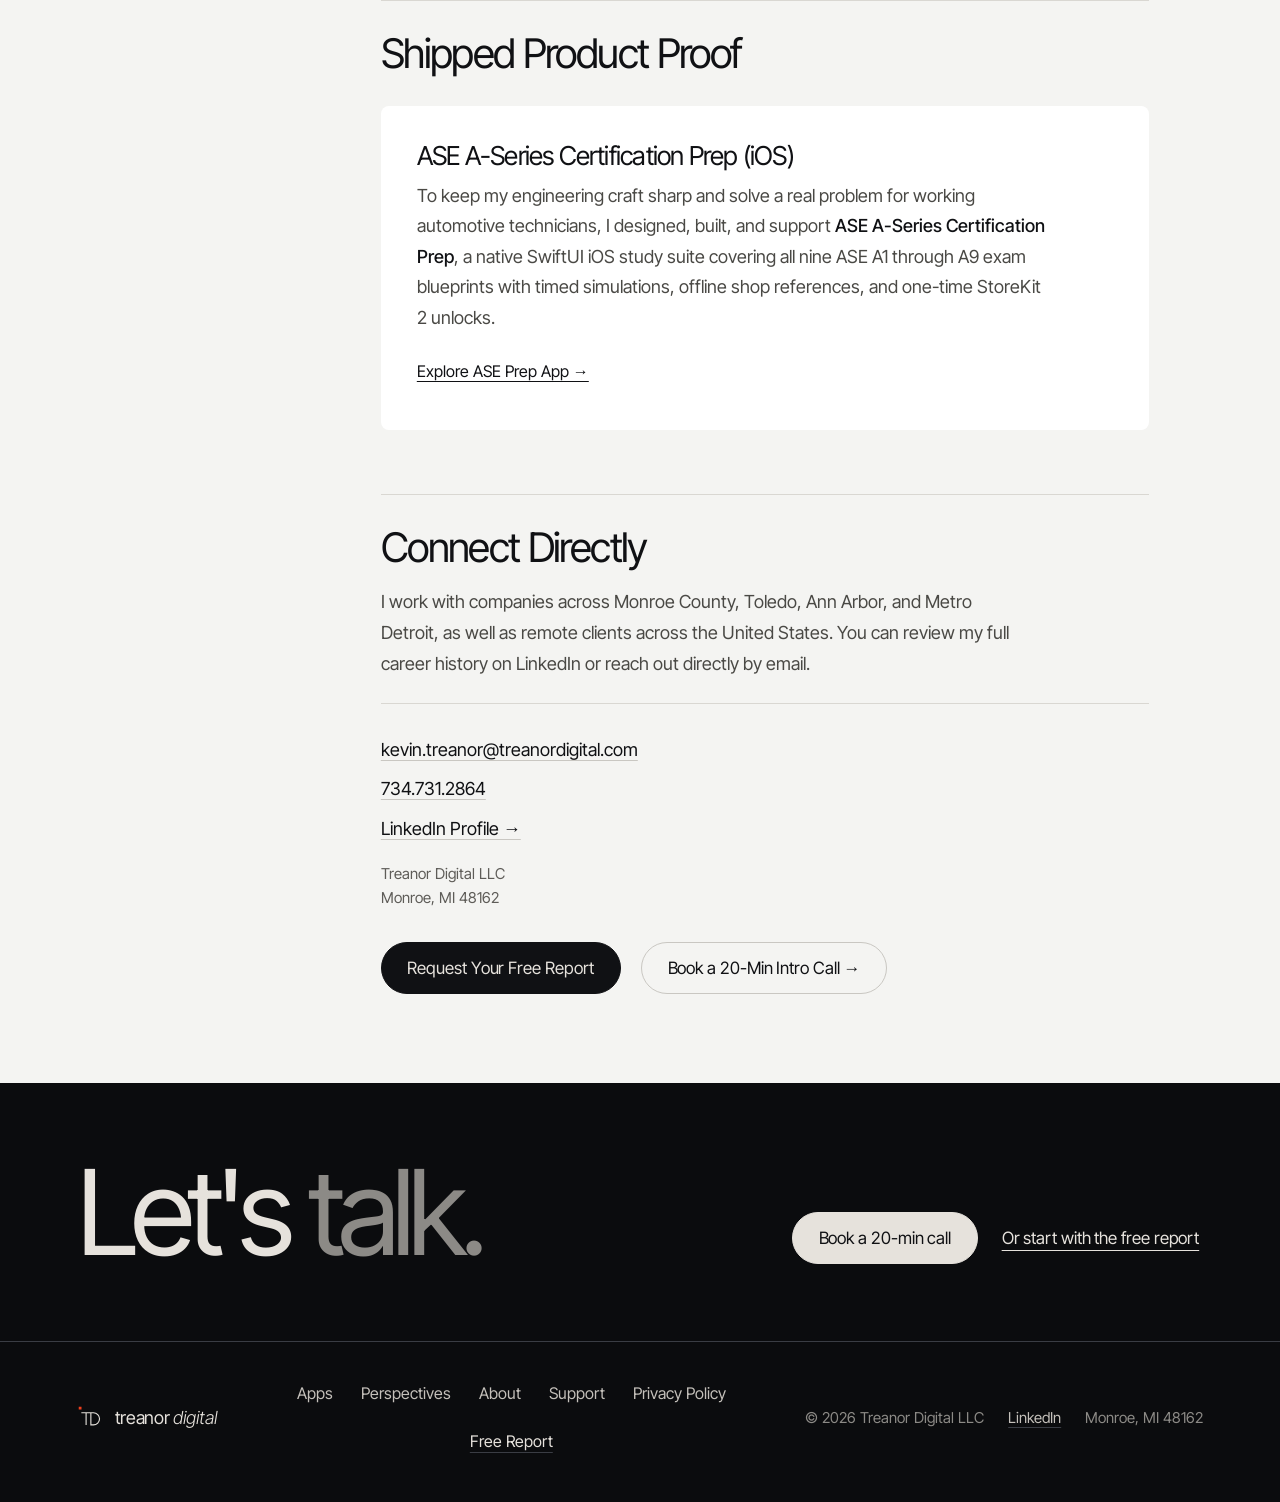
==== commit f7c9dd26: "Hide the Clients and employers rows (homepage strip and About) Stats and the 'See the full backgroun" ====
--- a/about/index.html
+++ b/about/index.html
@@ -194,17 +194,6 @@
           <li><span class="exp-stat-num">11</span><span class="exp-stat-label">Aftermarket brand sites I run today</span></li>
         </ul>
 
-        <div class="exp-names reveal-item">
-          <p class="exp-names-label">Clients and employers</p>
-          <ul class="exp-name-row" role="list">
-            <li>Ford</li>
-            <li>General Motors</li>
-            <li>DRiV</li>
-            <li>AstraZeneca</li>
-            <li>La-Z-Boy</li>
-          </ul>
-        </div>
-
         <div class="exp-rows">
           <article class="exp-row reveal-item">
             <span class="row-num" aria-hidden="true">01</span>
--- a/assets/style.css
+++ b/assets/style.css
@@ -3077,43 +3077,6 @@
   text-shadow: 0 1px 6px rgba(0, 0, 0, 0.6);
 }
 
-/* Client logos (monochrome) in the proof strip.
-   Roll back to text names: git checkout client-names-text -- index.html assets/style.css */
-.proof-logo-row {
-  align-items: center;
-  gap: 1.75rem 3rem;
-}
-
-.proof-logo-row li {
-  display: flex;
-  align-items: center;
-  opacity: 0.55;
-  transition: opacity 220ms ease;
-}
-
-.proof-logo-row li:hover {
-  opacity: 1;
-}
-
-.proof-logo-row img {
-  display: block;
-  inline-size: auto;
-}
-
-.proof-logo-row .logo-ford img { block-size: clamp(2rem, 1.4rem + 1.4vw, 3rem); }
-.proof-logo-row .logo-gm img { block-size: clamp(2rem, 1.4rem + 1.4vw, 3rem); }
-.proof-logo-row .logo-astrazeneca img { block-size: clamp(1.2rem, 0.85rem + 0.85vw, 1.8rem); }
-.proof-logo-row .logo-lazboy img { block-size: clamp(1.7rem, 1.2rem + 1.2vw, 2.6rem); }
-
-.proof-logo-row .logo-driv img { block-size: clamp(2.6rem, 1.8rem + 1.9vw, 3.9rem); }
-
-@media (forced-colors: active) {
-  .proof-logo-row img {
-    forced-color-adjust: none;
-    background: #101114;
-  }
-}
-
 /* Homepage length trim */
 .work-summary {
   margin: 1.25rem 0 0;
@@ -3170,3 +3133,7 @@
 .subpage-hero h1 + .lead {
   margin-block-start: clamp(1.5rem, 3vw, 2.5rem);
 }
+
+.proof-link-solo {
+  margin-block-start: clamp(1.75rem, 3vw, 2.5rem);
+}
